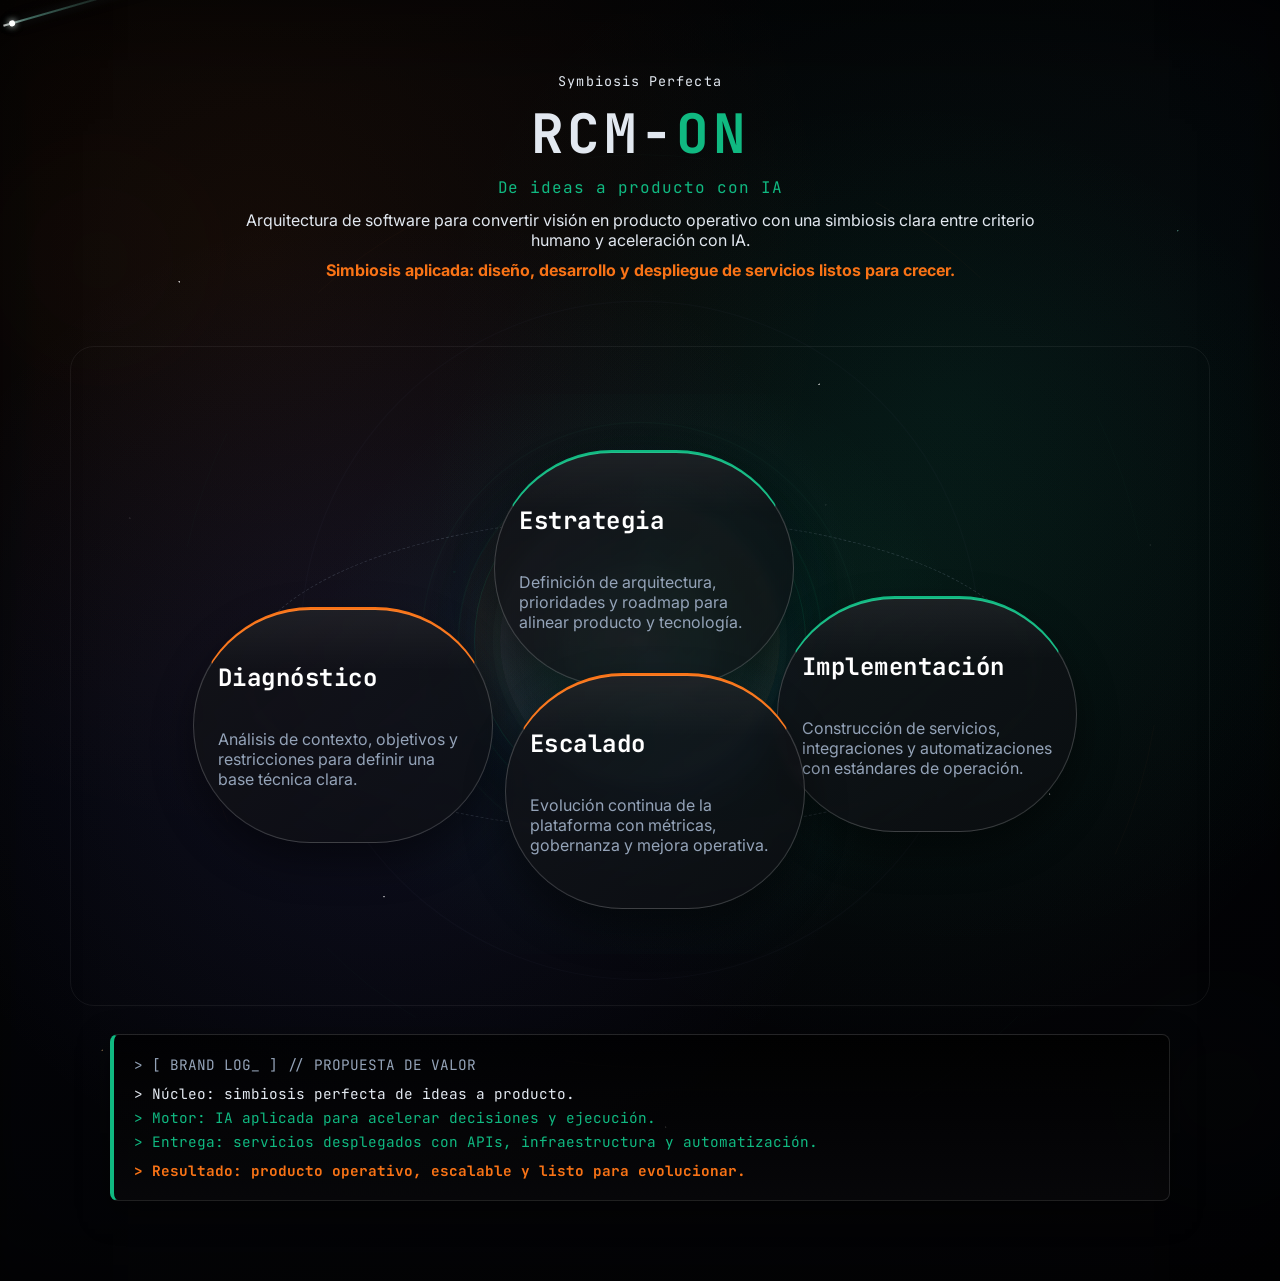
==== index.html @ 7d518b80 "branding" ====
<!DOCTYPE html>
<html lang="es">
<head>
    <meta charset="UTF-8">
    <meta name="viewport" content="width=device-width, initial-scale=1.0">
    <title>RCM-ON | Marca Personal de Arquitectura de Software</title>
    <!-- RUTA CORREGIDA PARA GITHUB PAGES -->
    <link rel="stylesheet" href="./css/rcm-theme.css">
    <link rel="stylesheet" href="./css/kinetic-engine.css">
</head>
<body class="hub-index hub-cinematic">

    <div class="hero-graph">
        <div class="hero-atmosphere" aria-hidden="true"></div>
        <div class="hero-glow hero-glow-orange" aria-hidden="true"></div>
        <div class="hero-glow hero-glow-emerald" aria-hidden="true"></div>
        <div class="hero-stars" aria-hidden="true"></div>
        <div class="hero-comet" aria-hidden="true"></div>
        <div class="hero-symbiosis-core" aria-hidden="true"></div>
        <div class="hero-noise" aria-hidden="true"></div>
        <div class="hero-status">
            [ MARCA: <span style="color:var(--emerald-base)">ACTIVA</span> ] // ARQUITECTURA DE SOFTWARE
        </div>
        <div class="hero-manifesto">
            <span>Marca personal: arquitectura de software con criterio de producto y diseño orientado a ejecución.</span>
            <span>La inteligencia y los agentes aceleran el despliegue: del diseño a servicios, APIs e infraestructura operativa en ciclos rápidos.</span>
        </div>
        <div class="hero-cta" aria-label="Acciones principales">
            <a href="#menu-procesos" class="hero-cta-link">Ver proceso</a>
            <a href="01-hybrid-mind/piano_pro_studio.html" class="hero-cta-link secondary">Ver demo</a>
        </div>
        <div class="hero-phase" id="heroPhase">FASE: INICIALIZANDO COSMOS</div>
        <div class="hero-process-caption">MARCA Y MÉTODO → AGENTES → DESPLIEGUE RÁPIDO</div>

        <canvas id="processCanvas" class="process-canvas" aria-label="Textura visual de fondo"></canvas>
    </div>

    <div class="container hero-front" aria-label="Presentación de marca">
        <p class="hero-front-kicker">Symbiosis Perfecta</p>
        <h1 class="hero-front-title">RCM-<span class="hero-front-on">ON</span></h1>
        <p class="hero-front-subtitle">De ideas a producto con IA</p>
        <p class="hero-front-description">Arquitectura de software para convertir visión en producto operativo con una simbiosis clara entre criterio humano y aceleración con IA.</p>
        <p class="hero-front-deploy">Simbiosis aplicada: diseño, desarrollo y despliegue de servicios listos para crecer.</p>
    </div>

    <div class="container processes-section" id="menu-procesos">
        <div class="process-flow">
        <a href="01-hybrid-mind/index_marca.html" class="card-base card-hover-orange process-card" style="border-top: 3px solid var(--orange-base);">
            <h2 class="process-title">Diagnóstico</h2>
            <p class="process-description">Análisis de contexto, objetivos y restricciones para definir una base técnica clara.</p>
            <span class="process-arrow" aria-hidden="true">→</span>
        </a>

        <a href="01-hybrid-mind/atlas_cognitivo.html" class="card-base card-hover-emerald process-card" style="border-top: 3px solid var(--emerald-base);">
            <h2 class="process-title">Estrategia</h2>
            <p class="process-description">Definición de arquitectura, prioridades y roadmap para alinear producto y tecnología.</p>
            <span class="process-arrow" aria-hidden="true">→</span>
        </a>

        <a href="01-hybrid-mind/piano_pro_studio.html" class="card-base card-hover-emerald process-card" style="border-top: 3px solid var(--emerald-base);">
            <h2 class="process-title">Implementación</h2>
            <p class="process-description">Construcción de servicios, integraciones y automatizaciones con estándares de operación.</p>
            <span class="process-arrow" aria-hidden="true">→</span>
        </a>

        <a href="blog/01-procesamiento-paralelo.html" class="card-base card-hover-orange process-card" style="border-top: 3px solid var(--orange-base);">
            <h2 class="process-title">Escalado</h2>
            <p class="process-description">Evolución continua de la plataforma con métricas, gobernanza y mejora operativa.</p>
        </a>
        </div>
    </div>

    <div class="container log-section">
        <div class="system-log">
            <div style="color: var(--text-muted);">> [ BRAND LOG_ ] // PROPUESTA DE VALOR</div>
            <div style="color: var(--text-main); margin-top: 10px;">> Núcleo: simbiosis perfecta de ideas a producto.</div>
            <div style="color: var(--emerald-base); margin-top: 5px;">> Motor: IA aplicada para acelerar decisiones y ejecución.</div>
            <div style="color: var(--emerald-base); margin-top: 5px;">> Entrega: servicios desplegados con APIs, infraestructura y automatización.</div>
            <div style="color: var(--orange-base); margin-top: 10px; font-weight: bold;">> Resultado: producto operativo, escalable y listo para evolucionar.</div>
        </div>
    </div>

    <script>
        (function runSymbiosisCanvas() {
            const canvas = document.getElementById('processCanvas');
            const phase = document.getElementById('heroPhase');
            if (!canvas || !phase) return;

            const ctx = canvas.getContext('2d');
            if (!ctx) return;

            const phases = [
                { label: 'FASE 01: MARCA + MÉTODO' },
                { label: 'FASE 02: AGENTES ORQUESTAN LA EJECUCIÓN' },
                { label: 'FASE 03: RESULTADOS TANGIBLES' }
            ];

            let phaseIndex = 0;
            let centerX = 0;
            let centerY = 0;
            let radius = 0;
            let phaseStartAt = performance.now();
            let phaseSweepStart = performance.now();
            const phaseDuration = 3200;
            const phaseSweepDuration = 960;
            const agentNodes = [
                { label: 'ÓRDENES', icon: '➤' },
                { label: 'AGENTES', icon: '◌' },
                { label: 'EJECUCIÓN', icon: '◉' }
            ];
            const serviceNodes = [
                { label: 'SERVICIOS', emblem: 'service', href: '#menu-procesos', tier: 'core' },
                { label: 'APIs', emblem: 'api', href: '#menu-procesos', tier: 'core' },
                { label: 'INFRAESTRUCTURA', emblem: 'infra', href: '#menu-procesos', tier: 'high' },
                { label: 'DEVOPS', emblem: 'devops', href: '#menu-procesos', tier: 'high' },
                { label: 'GOBERNANZA', emblem: 'governance', href: '#menu-procesos', tier: 'high' },
                { label: 'AUTOMATIZACIONES', emblem: 'automation', href: '#menu-procesos', tier: 'high' }
            ];
            function resizeCanvas() {
                const ratio = Math.max(window.devicePixelRatio || 1, 1);
                const rect = canvas.getBoundingClientRect();
                canvas.width = Math.floor(rect.width * ratio);
                canvas.height = Math.floor(rect.height * ratio);
                ctx.setTransform(ratio, 0, 0, ratio, 0, 0);
                centerX = rect.width / 2;
                centerY = rect.height / 2;
                radius = Math.min(rect.width, rect.height) * 0.23;
            }

            function drawOutcomeEmblem(x, y, emblem, emphasis) {
                const outer = emphasis === 'core' ? 26 : 23;
                const inner = outer - 4;
                const color = emphasis === 'core' ? 'rgba(214,168,112,0.95)' : 'rgba(196,152,98,0.9)';

                ctx.save();
                ctx.translate(x, y);

                ctx.beginPath();
                ctx.arc(0, 0, outer, 0, Math.PI * 2);
                ctx.fillStyle = color;
                ctx.fill();

                ctx.beginPath();
                ctx.arc(0, 0, inner, 0, Math.PI * 2);
                ctx.fillStyle = 'rgba(20, 14, 8, 0.7)';
                ctx.fill();

                ctx.strokeStyle = 'rgba(255, 240, 220, 0.26)';
                ctx.lineWidth = 1;
                ctx.beginPath();
                ctx.arc(0, 0, outer, 0, Math.PI * 2);
                ctx.stroke();

                ctx.strokeStyle = 'rgba(255, 245, 235, 0.95)';
                ctx.fillStyle = 'rgba(255, 245, 235, 0.95)';
                ctx.lineWidth = 1.7;

                if (emblem === 'service') {
                    ctx.beginPath();
                    ctx.moveTo(-8, -5);
                    ctx.lineTo(8, -5);
                    ctx.lineTo(8, 5);
                    ctx.lineTo(-8, 5);
                    ctx.closePath();
                    ctx.stroke();
                    ctx.beginPath();
                    ctx.moveTo(-6, -1);
                    ctx.lineTo(6, -1);
                    ctx.moveTo(-6, 2);
                    ctx.lineTo(6, 2);
                    ctx.stroke();
                } else if (emblem === 'api') {
                    ctx.beginPath();
                    ctx.moveTo(-8, 0);
                    ctx.lineTo(-2, -6);
                    ctx.lineTo(4, -6);
                    ctx.lineTo(8, 0);
                    ctx.lineTo(4, 6);
                    ctx.lineTo(-2, 6);
                    ctx.closePath();
                    ctx.stroke();
                    ctx.beginPath();
                    ctx.moveTo(-3, 0);
                    ctx.lineTo(3, 0);
                    ctx.stroke();
                } else if (emblem === 'infra') {
                    ctx.strokeRect(-8, -8, 16, 5);
                    ctx.strokeRect(-8, -1, 16, 5);
                    ctx.strokeRect(-8, 6, 16, 5);
                } else if (emblem === 'devops') {
                    ctx.beginPath();
                    ctx.arc(-4, 0, 3, 0, Math.PI * 2);
                    ctx.arc(4, 0, 3, 0, Math.PI * 2);
                    ctx.fill();
                    ctx.beginPath();
                    ctx.moveTo(-1, -6);
                    ctx.lineTo(1, -6);
                    ctx.lineTo(1, 6);
                    ctx.lineTo(-1, 6);
                    ctx.closePath();
                    ctx.fill();
                } else if (emblem === 'governance') {
                    ctx.beginPath();
                    ctx.moveTo(-8, 5);
                    ctx.lineTo(8, 5);
                    ctx.moveTo(0, -7);
                    ctx.lineTo(0, 5);
                    ctx.moveTo(-6, -2);
                    ctx.lineTo(6, -2);
                    ctx.stroke();
                    ctx.beginPath();
                    ctx.arc(-5, 0, 2, 0, Math.PI * 2);
                    ctx.arc(5, 0, 2, 0, Math.PI * 2);
                    ctx.fill();
                } else {
                    ctx.beginPath();
                    ctx.moveTo(-8, 0);
                    ctx.lineTo(-2, 0);
                    ctx.lineTo(0, -4);
                    ctx.lineTo(4, 4);
                    ctx.lineTo(8, -4);
                    ctx.stroke();
                    ctx.beginPath();
                    ctx.arc(-8, 0, 1.8, 0, Math.PI * 2);
                    ctx.arc(0, -4, 1.8, 0, Math.PI * 2);
                    ctx.arc(4, 4, 1.8, 0, Math.PI * 2);
                    ctx.arc(8, -4, 1.8, 0, Math.PI * 2);
                    ctx.fill();
                }

                ctx.restore();
            }

            function draw(time) {
                const width = canvas.clientWidth;
                const height = canvas.clientHeight;
                const t = time * 0.001;
                const phaseElapsed = (time - phaseStartAt) / phaseDuration;
                const phaseProgress = Math.max(0, Math.min(1, phaseElapsed));
                const sweepElapsed = (time - phaseSweepStart) / phaseSweepDuration;
                const sweepProgress = Math.max(0, Math.min(1, sweepElapsed));

                ctx.clearRect(0, 0, width, height);

                const isFinalPhase = phaseIndex === 2;
                const isAgentPhase = phaseIndex === 1;
                const shock = isFinalPhase ? phaseProgress : 0;

                const ringA = radius * (0.8 + Math.sin(t * 1.7) * 0.06);
                const ringB = radius * (1.2 + Math.sin(t * 1.2 + 1.2) * 0.05);

                ctx.beginPath();
                ctx.arc(centerX, centerY, ringA, 0, Math.PI * 2);
                ctx.strokeStyle = 'rgba(16,185,129,0.22)';
                ctx.lineWidth = 1.4;
                ctx.stroke();

                ctx.beginPath();
                ctx.arc(centerX, centerY, ringB, 0, Math.PI * 2);
                ctx.strokeStyle = 'rgba(126,136,212,0.2)';
                ctx.lineWidth = 1.2;
                ctx.stroke();

                for (let i = 0; i < 10; i++) {
                    const arcStart = t * 0.55 + i * 0.62;
                    const arcEnd = arcStart + 0.26;
                    ctx.beginPath();
                    ctx.arc(centerX, centerY, radius * (1.45 + i * 0.04), arcStart, arcEnd);
                    ctx.strokeStyle = i % 2 === 0 ? 'rgba(249,115,22,0.18)' : 'rgba(16,185,129,0.15)';
                    ctx.lineWidth = 1;
                    ctx.stroke();
                }

                ctx.beginPath();
                ctx.arc(centerX, centerY, radius * (0.5 + shock * 0.14), 0, Math.PI * 2);
                ctx.fillStyle = `rgba(110, 186, 169, ${0.2 + shock * 0.14})`;
                ctx.fill();

                ctx.beginPath();
                ctx.arc(centerX, centerY, radius * 0.26, 0, Math.PI * 2);
                ctx.fillStyle = `rgba(255,255,255,${0.18 + shock * 0.2})`;
                ctx.fill();

                ctx.font = "700 11px 'JetBrains Mono', monospace";
                ctx.textAlign = 'center';
                ctx.fillStyle = 'rgba(226, 232, 240, 0.88)';
                ctx.fillText('IA', centerX, centerY + 4);

                if (sweepProgress < 1) {
                    const sweepAngle = -Math.PI / 2 + sweepProgress * Math.PI * 2;
                    const sweepRadius = radius * 4.8;

                    ctx.save();
                    ctx.translate(centerX, centerY);
                    ctx.rotate(sweepAngle);

                    const beamGradient = ctx.createLinearGradient(0, 0, sweepRadius, 0);
                    beamGradient.addColorStop(0, 'rgba(126,136,212,0.01)');
                    beamGradient.addColorStop(0.34, 'rgba(16,185,129,0.12)');
                    beamGradient.addColorStop(1, 'rgba(249,115,22,0)');

                    ctx.beginPath();
                    ctx.moveTo(0, 0);
                    ctx.lineTo(sweepRadius, -radius * 0.18);
                    ctx.lineTo(sweepRadius, radius * 0.18);
                    ctx.closePath();
                    ctx.fillStyle = beamGradient;
                    ctx.fill();

                    ctx.beginPath();
                    ctx.moveTo(0, 0);
                    ctx.lineTo(sweepRadius, 0);
                    ctx.strokeStyle = 'rgba(16,185,129,0.34)';
                    ctx.lineWidth = 1.2;
                    ctx.stroke();

                    ctx.restore();

                    const pulseRadius = radius * (1 + sweepProgress * 3.2);
                    ctx.beginPath();
                    ctx.arc(centerX, centerY, pulseRadius, 0, Math.PI * 2);
                    ctx.strokeStyle = `rgba(110,186,169,${0.28 * (1 - sweepProgress)})`;
                    ctx.lineWidth = 1.4;
                    ctx.stroke();
                }

                if (isAgentPhase || isFinalPhase) {
                    const agentRadius = radius * 2.45;
                    agentNodes.forEach((agent, index) => {
                        const angle = (Math.PI * 2 / agentNodes.length) * index - Math.PI / 2 + t * 0.11;
                        const ax = centerX + Math.cos(angle) * agentRadius;
                        const ay = centerY + Math.sin(angle) * agentRadius;

                        ctx.beginPath();
                        ctx.moveTo(centerX, centerY);
                        ctx.lineTo(ax, ay);
                        ctx.strokeStyle = 'rgba(126, 136, 212, 0.24)';
                        ctx.lineWidth = 1;
                        ctx.stroke();

                        ctx.beginPath();
                        ctx.arc(ax, ay, 10, 0, Math.PI * 2);
                        ctx.fillStyle = 'rgba(126, 136, 212, 0.82)';
                        ctx.fill();

                        ctx.font = "700 10px 'JetBrains Mono', monospace";
                        ctx.fillStyle = 'rgba(246, 248, 255, 0.96)';
                        ctx.fillText(agent.icon, ax, ay + 3);

                        ctx.font = "600 10px 'JetBrains Mono', monospace";
                        ctx.fillStyle = 'rgba(226, 232, 240, 0.9)';
                        ctx.fillText(agent.label, ax, ay - 14);
                    });
                }

                if (isFinalPhase) {
                    const burstRadius = radius * (2.9 + phaseProgress * 1.9);

                    ctx.beginPath();
                    ctx.arc(centerX, centerY, radius * (1.7 + shock * 2.7), 0, Math.PI * 2);
                    ctx.strokeStyle = `rgba(196,152,98,${0.18 + shock * 0.32})`;
                    ctx.lineWidth = 2;
                    ctx.stroke();

                    serviceNodes.forEach((service, index) => {
                        const angle = (Math.PI * 2 / serviceNodes.length) * index - Math.PI / 2 - t * 0.07;
                        const sx = centerX + Math.cos(angle) * burstRadius;
                        const sy = centerY + Math.sin(angle) * burstRadius;

                        ctx.beginPath();
                        ctx.moveTo(centerX, centerY);
                        ctx.lineTo(sx, sy);
                        ctx.strokeStyle = `rgba(196, 152, 98, ${0.12 + phaseProgress * 0.42})`;
                        ctx.lineWidth = 1.1;
                        ctx.stroke();

                        drawOutcomeEmblem(sx, sy, service.emblem, service.tier);

                        ctx.font = "600 10px 'JetBrains Mono', monospace";
                        ctx.fillStyle = 'rgba(226, 232, 240, 0.95)';
                        ctx.fillText(service.label, sx, sy - 34);
                    });
                }

                requestAnimationFrame(draw);
            }

            function rotatePhase() {
                phaseIndex = (phaseIndex + 1) % phases.length;
                phase.textContent = phases[phaseIndex].label;
                phaseStartAt = performance.now();
                phaseSweepStart = performance.now();
            }

            resizeCanvas();
            window.addEventListener('resize', resizeCanvas);
            phase.textContent = phases[0].label;
            setInterval(rotatePhase, 3200);
            requestAnimationFrame(draw);
        })();
    </script>
</body>
</html>
---- css/rcm-theme.css ----
@import url('https://fonts.googleapis.com/css2?family=Inter:wght@300;400;600;800&family=JetBrains+Mono:wght@400;700&display=swap');

:root {
    --bg-base: #030305;
    --surface-1: #0f0f13;
    --surface-2: #1a1a20;
    --border-subtle: rgba(255, 255, 255, 0.05);
    --border-main: rgba(255, 255, 255, 0.12);
    --text-heading: #ffffff;
    --text-main: #e2e8f0;
    --text-muted: #94a3b8;
    --text-dimmed: #64748b;
    --emerald-base: #10B981;
    --emerald-glow: rgba(16, 185, 129, 0.4);
    --emerald-surface: rgba(16, 185, 129, 0.1);
    --orange-base: #F97316;
    --orange-glow: rgba(249, 115, 22, 0.4);
    --orange-surface: rgba(249, 115, 22, 0.1);
}

body {
    background-color: var(--bg-base); color: var(--text-main); font-family: 'Inter', sans-serif;
    margin: 0; padding: 0; min-height: 100vh;
    background-image: linear-gradient(var(--border-subtle) 1px, transparent 1px), linear-gradient(90deg, var(--border-subtle) 1px, transparent 1px);
    background-size: 30px 30px; display: flex; flex-direction: column; align-items: center;
}

h1, h2, h3, h4 { color: var(--text-heading); margin-top: 0; font-family: 'JetBrains Mono', monospace;}
a { text-decoration: none; color: var(--emerald-base); transition: all 0.3s; }
a:hover { color: var(--emerald-glow); }

.container { width: 100%; max-width: 1100px; padding: 40px 20px; box-sizing: border-box; }
.btn-back { color: var(--text-muted); font-family: 'JetBrains Mono', monospace; font-size: 0.9rem; display: inline-block; margin-bottom: 30px; }
.btn-back:hover { color: var(--orange-base); }

.tag { font-family: 'JetBrains Mono', monospace; font-size: 0.75rem; padding: 4px 10px; border-radius: 4px; font-weight: bold; border: 1px solid transparent; }
.tag-brand { background: var(--surface-2); color: var(--text-muted); border-color: var(--border-main); }
.tag-online { background: var(--emerald-surface); color: var(--emerald-base); border-color: var(--emerald-base); }
.tag-focus { background: var(--orange-surface); color: var(--orange-base); border-color: var(--orange-base); }

/* --- UI KIT RCM-ON --- */
.grid-2 { display: grid; grid-template-columns: repeat(2, 1fr); gap: 20px; }
.grid-3 { display: grid; grid-template-columns: repeat(3, 1fr); gap: 20px; }
.flex-row { display: flex; align-items: center; gap: 15px; }
.flex-between { display: flex; justify-content: space-between; align-items: center; }

@media (max-width: 768px) { .grid-2, .grid-3 { grid-template-columns: 1fr; } }

.card-base {
    background: var(--surface-1); border: 1px solid var(--border-main); border-radius: 12px;
    padding: 25px; box-shadow: 0 5px 20px rgba(0,0,0,0.3); transition: all 0.3s ease; display: block;
}
.card-hover-emerald:hover { border-color: var(--emerald-base); transform: translateY(-3px); box-shadow: 0 10px 25px var(--emerald-glow); }
.card-hover-orange:hover { border-color: var(--orange-base); transform: translateY(-3px); box-shadow: 0 10px 25px var(--orange-glow); }

.input-terminal {
    width: 100%; background: var(--bg-base); border: 1px solid var(--border-main); color: var(--emerald-base);
    font-family: 'JetBrains Mono', monospace; padding: 12px 15px; border-radius: 6px; box-sizing: border-box; transition: border 0.3s;
}
.input-terminal:focus { outline: none; border-color: var(--emerald-base); box-shadow: 0 0 10px var(--emerald-glow); }
.input-terminal::placeholder { color: var(--text-dimmed); }

.alert-box { padding: 15px; border-radius: 8px; border-left: 4px solid; margin-bottom: 20px; font-size: 0.95rem; }
.alert-info { background: var(--surface-2); border-color: var(--text-muted); color: var(--text-main); }
.alert-success { background: var(--emerald-surface); border-color: var(--emerald-base); color: var(--emerald-base); }
.alert-warning { background: var(--orange-surface); border-color: var(--orange-base); color: var(--orange-base); }
---- css/kinetic-engine.css ----
@keyframes dataFlow { to { stroke-dashoffset: -40; } }
@keyframes ambientDrift {
    0% { transform: translate3d(0, 0, 0) scale(1); }
    50% { transform: translate3d(0, -10px, 0) scale(1.04); }
    100% { transform: translate3d(0, 0, 0) scale(1); }
}
@keyframes noiseShift {
    0% { background-position: 0 0; }
    100% { background-position: 120px 80px; }
}
@keyframes cometFly {
    0% { transform: translate3d(110vw, -14vh, 0) rotate(-16deg); opacity: 0; }
    8% { opacity: 0.45; }
    75% { opacity: 0.38; }
    100% { transform: translate3d(-35vw, 55vh, 0) rotate(-16deg); opacity: 0; }
}
@keyframes starPulse {
    0%, 100% { opacity: 0.16; transform: scale(1); }
    50% { opacity: 0.24; transform: scale(1.02); }
}
@keyframes coreBreathe {
    0%, 100% { transform: translate(-50%, -50%) scale(1); opacity: 0.14; }
    50% { transform: translate(-50%, -50%) scale(1.05); opacity: 0.22; }
}
@keyframes clusterFloat {
    0%, 100% { transform: translateY(0); }
    50% { transform: translateY(-6px); }
}
@keyframes pulseNode {
    0% { box-shadow: 0 0 0 0 rgba(249, 115, 22, 0.4); }
    70% { box-shadow: 0 0 0 15px rgba(249, 115, 22, 0); }
    100% { box-shadow: 0 0 0 0 rgba(249, 115, 22, 0); }
}

.hero-graph {
    width: 100%;
    height: 100%;
    background: radial-gradient(circle at 20% 20%, rgba(249, 115, 22, 0.07), transparent 40%),
                radial-gradient(circle at 75% 32%, rgba(16, 185, 129, 0.06), transparent 42%),
                linear-gradient(160deg, #020203 0%, #05060a 42%, #030305 100%);
    display: flex;
    justify-content: center;
    align-items: center;
    position: absolute;
    inset: 0;
    overflow: hidden;
    z-index: 0;
    pointer-events: none;
}

.hub-index {
    position: relative;
}

.hub-index > .container {
    position: relative;
    z-index: 2;
}

.hero-front {
    margin-top: 32px;
    margin-bottom: 14px;
    text-align: center;
}

.hero-front-kicker {
    margin: 0 0 8px;
    font-family: 'JetBrains Mono', monospace;
    font-size: 0.84rem;
    letter-spacing: 0.08em;
    color: var(--text-main);
}

.hero-front-title {
    margin: 0;
    font-size: clamp(2.3rem, 4.8vw, 3.4rem);
    letter-spacing: 0.06em;
    color: var(--text-main);
}

.hero-front-on {
    color: var(--emerald-base);
}

.hero-front-subtitle {
    margin: 8px 0 0;
    font-family: 'JetBrains Mono', monospace;
    font-size: 1rem;
    letter-spacing: 0.06em;
    color: var(--emerald-base);
}

.hero-front-description {
    max-width: 820px;
    margin: 12px auto 0;
    color: var(--text-main);
}

.hero-front-deploy {
    max-width: 820px;
    margin: 10px auto 0;
    color: var(--orange-base);
    font-weight: 700;
}

.hub-index::before {
    content: "";
    position: fixed;
    inset: 0;
    pointer-events: none;
    z-index: -1;
    background-image:
        radial-gradient(circle at 8% 14%, rgba(255,255,255,0.36) 0.7px, transparent 1px),
        radial-gradient(circle at 21% 72%, rgba(255,255,255,0.25) 0.7px, transparent 1px),
        radial-gradient(circle at 34% 30%, rgba(255,255,255,0.32) 0.8px, transparent 1px),
        radial-gradient(circle at 48% 84%, rgba(16,185,129,0.3) 0.9px, transparent 1px),
        radial-gradient(circle at 63% 22%, rgba(255,255,255,0.28) 0.8px, transparent 1px),
        radial-gradient(circle at 75% 67%, rgba(255,255,255,0.3) 0.7px, transparent 1px),
        radial-gradient(circle at 88% 38%, rgba(249,115,22,0.3) 0.9px, transparent 1px);
    opacity: 0.42;
}

.hub-index::after {
    content: "";
    position: fixed;
    inset: 0;
    pointer-events: none;
    z-index: -1;
    background:
        radial-gradient(circle at 15% 30%, rgba(99, 102, 241, 0.08), transparent 38%),
        radial-gradient(circle at 82% 20%, rgba(16, 185, 129, 0.08), transparent 42%),
        radial-gradient(circle at 65% 80%, rgba(249, 115, 22, 0.06), transparent 44%);
}

.hub-index.hub-cinematic::before {
    opacity: 0.3;
}

.hub-index.hub-cinematic .hero-graph {
    box-shadow: inset 0 -40px 90px rgba(0, 0, 0, 0.36), inset 0 36px 80px rgba(0, 0, 0, 0.3);
}

.hub-index.hub-cinematic .hero-symbiosis-core {
    box-shadow: 0 0 100px rgba(16, 185, 129, 0.08), 0 0 120px rgba(99, 102, 241, 0.04), inset 0 0 36px rgba(255, 255, 255, 0.05);
}

.hero-atmosphere {
    position: absolute;
    inset: 0;
    background: radial-gradient(circle at 30% 55%, rgba(99, 102, 241, 0.1), transparent 44%),
                radial-gradient(circle at 70% 45%, rgba(16, 185, 129, 0.08), transparent 42%);
    z-index: 0;
}

.hero-glow {
    position: absolute;
    width: 360px;
    height: 360px;
    border-radius: 50%;
    filter: blur(52px);
    opacity: 0.14;
    pointer-events: none;
    z-index: 0;
    animation: ambientDrift 7s ease-in-out infinite;
}

.hero-glow-orange {
    left: -80px;
    top: 80px;
    background: radial-gradient(circle, rgba(214, 168, 112, 0.14), transparent 68%);
}

.hero-glow-emerald {
    right: -120px;
    bottom: 10px;
    background: radial-gradient(circle, rgba(110, 186, 169, 0.12), transparent 70%);
    animation-delay: 1.2s;
}

.hero-stars {
    position: absolute;
    inset: 0;
    z-index: 0;
    pointer-events: none;
    background-image:
        radial-gradient(circle at 14% 22%, rgba(255,255,255,0.72) 0.6px, transparent 1px),
        radial-gradient(circle at 30% 70%, rgba(255,255,255,0.55) 0.7px, transparent 1px),
        radial-gradient(circle at 64% 30%, rgba(255,255,255,0.6) 0.7px, transparent 1px),
        radial-gradient(circle at 82% 62%, rgba(255,255,255,0.48) 0.6px, transparent 1px),
        radial-gradient(circle at 52% 88%, rgba(255,255,255,0.52) 0.7px, transparent 1px),
        radial-gradient(circle at 92% 18%, rgba(110,186,169,0.52) 0.8px, transparent 1px),
        radial-gradient(circle at 8% 82%, rgba(214,168,112,0.52) 0.8px, transparent 1px);
    animation: starPulse 10s ease-in-out infinite;
}

.hero-comet {
    position: absolute;
    top: 0;
    left: 0;
    width: 180px;
    height: 2px;
    z-index: 2;
    pointer-events: none;
    transform: rotate(-16deg);
    background: linear-gradient(90deg,
        rgba(255,255,255,0.72) 0%,
        rgba(110,186,169,0.56) 14%,
        rgba(110,186,169,0.28) 42%,
        rgba(110,186,169,0.08) 72%,
        rgba(255,255,255,0) 100%);
    box-shadow: 0 0 10px rgba(110,186,169,0.2), 0 0 20px rgba(126,136,212,0.14);
    animation: cometFly 14s linear infinite;
}

.hero-comet::after {
    content: "";
    position: absolute;
    left: 6px;
    top: 50%;
    width: 6px;
    height: 6px;
    border-radius: 50%;
    transform: translateY(-50%);
    background: #fff;
    box-shadow: 0 0 6px rgba(255,255,255,0.85), 0 0 10px rgba(110,186,169,0.35);
}

.hero-symbiosis-core {
    position: absolute;
    left: 50%;
    top: 50%;
    width: 280px;
    height: 280px;
    border-radius: 50%;
    transform: translate(-50%, -50%);
    z-index: 1;
    pointer-events: none;
    background:
        radial-gradient(circle, rgba(255,255,255,0.08) 0%, rgba(16,185,129,0.1) 28%, rgba(16,185,129,0.01) 62%, transparent 100%),
        conic-gradient(from 180deg, rgba(16,185,129,0.04), rgba(99,102,241,0.05), rgba(249,115,22,0.04), rgba(16,185,129,0.04));
    box-shadow: 0 0 88px rgba(16, 185, 129, 0.08), inset 0 0 32px rgba(255, 255, 255, 0.04);
    animation: coreBreathe 5.2s ease-in-out infinite;
}

.hero-symbiosis-core::before,
.hero-symbiosis-core::after {
    content: "";
    position: absolute;
    inset: -26px;
    border-radius: 50%;
    border: 1px solid rgba(16, 185, 129, 0.12);
    background: conic-gradient(from 0deg, rgba(16,185,129,0.05), transparent 18%, rgba(99,102,241,0.04) 38%, transparent 56%, rgba(249,115,22,0.04) 76%, transparent 92%);
    filter: blur(0.2px);
}

.hero-symbiosis-core::after {
    inset: -42px;
    transform: rotate(28deg);
    opacity: 0.65;
}

.hero-noise {
    position: absolute;
    inset: 0;
    background-image: radial-gradient(rgba(255, 255, 255, 0.045) 0.6px, transparent 0.7px);
    background-size: 4px 4px;
    mix-blend-mode: soft-light;
    opacity: 0.14;
    z-index: 1;
    animation: noiseShift 7s linear infinite;
}

.hero-status {
    position: absolute;
    top: 20px;
    left: 20px;
    font-family: 'JetBrains Mono', monospace;
    color: var(--text-muted);
    z-index: 10;
}

.hero-manifesto {
    position: absolute;
    top: 58px;
    left: 50%;
    transform: translateX(-50%);
    display: flex;
    flex-direction: column;
    gap: 4px;
    max-width: min(900px, calc(100% - 160px));
    text-align: center;
    color: var(--text-main);
    font-family: 'JetBrains Mono', monospace;
    font-size: 0.76rem;
    letter-spacing: 0.03em;
    z-index: 10;
    padding: 8px 12px;
    border: 1px solid rgba(255, 255, 255, 0.12);
    border-radius: 12px;
    background: rgba(6, 7, 10, 0.34);
    backdrop-filter: blur(3px);
}

.hero-cta {
    position: absolute;
    top: 126px;
    left: 50%;
    transform: translateX(-50%);
    display: flex;
    gap: 10px;
    z-index: 10;
}

.hero-cta-link {
    font-family: 'JetBrains Mono', monospace;
    font-size: 0.72rem;
    letter-spacing: 0.04em;
    color: var(--emerald-base);
    text-decoration: none;
    padding: 8px 12px;
    border-radius: 999px;
    border: 1px solid rgba(16, 185, 129, 0.35);
    background: rgba(16, 185, 129, 0.06);
    transition: all 0.25s ease;
}

.hero-cta-link:hover {
    color: #eafff7;
    border-color: rgba(16, 185, 129, 0.55);
    background: rgba(16, 185, 129, 0.12);
    transform: translateY(-1px);
}

.hero-cta-link.secondary {
    color: var(--orange-base);
    border-color: rgba(249, 115, 22, 0.36);
    background: rgba(249, 115, 22, 0.06);
}

.hero-cta-link.secondary:hover {
    color: #fff3e8;
    border-color: rgba(249, 115, 22, 0.58);
    background: rgba(249, 115, 22, 0.13);
}

.hero-phase {
    position: absolute;
    top: 20px;
    right: 20px;
    padding: 6px 10px;
    border: 1px solid var(--border-main);
    border-radius: 999px;
    background: rgba(10, 10, 14, 0.45);
    color: var(--text-muted);
    font-family: 'JetBrains Mono', monospace;
    font-size: 0.72rem;
    letter-spacing: 0.08em;
    z-index: 10;
    backdrop-filter: blur(4px);
}

.hero-process-caption {
    position: absolute;
    left: 50%;
    bottom: 16px;
    transform: translateX(-50%);
    font-family: 'JetBrains Mono', monospace;
    font-size: 0.72rem;
    letter-spacing: 0.08em;
    color: var(--text-muted);
    background: rgba(7, 8, 11, 0.42);
    border: 1px solid rgba(255, 255, 255, 0.1);
    border-radius: 999px;
    padding: 7px 12px;
    z-index: 10;
    backdrop-filter: blur(3px);
    text-align: center;
    white-space: nowrap;
}

.process-canvas {
    position: absolute;
    inset: 0;
    width: 100%;
    height: 100%;
    z-index: 1;
    pointer-events: none;
    opacity: 0.26;
    filter: saturate(0.58) brightness(0.72);
}

.hero-status,
.hero-manifesto,
.hero-cta,
.hero-phase,
.hero-process-caption {
    display: none;
}

.hero-graph .graph-layer,
.hero-graph .svg-layer {
    opacity: 0;
    pointer-events: none;
}

.graph-layer { position: absolute; width: 1000px; height: 300px; display: flex; justify-content: space-between; align-items: center; z-index: 2; transition: transform 1.1s ease, filter 0.8s ease; }
.svg-layer { position: absolute; width: 1000px; height: 300px; z-index: 1; pointer-events: none; }

.node-group { display: flex; flex-direction: column; gap: 40px; transition: transform 1.2s cubic-bezier(0.23, 1, 0.32, 1), opacity 0.9s ease; }
.deploy-cluster { gap: 20px; }

.human-cluster,
.ai-cluster,
.deploy-cluster {
    animation: clusterFloat 5.5s ease-in-out infinite;
}

.ai-cluster { animation-delay: 0.6s; }
.deploy-cluster { animation-delay: 1.2s; }

.graph-layer.phase-approach .human-cluster { transform: translateX(42px) scale(1.03); }
.graph-layer.phase-approach .ai-cluster { transform: scale(1.08); }
.graph-layer.phase-approach .deploy-cluster { transform: translateX(-42px) scale(1.03); }

.graph-layer.phase-expand .human-cluster { transform: translateX(-24px) scale(0.98); }
.graph-layer.phase-expand .ai-cluster { transform: scale(0.95); }
.graph-layer.phase-expand .deploy-cluster { transform: translateX(24px) scale(0.98); }

.graph-layer.phase-symbiosis { filter: brightness(1.08) saturate(1.05); }
.graph-layer.phase-symbiosis .human-cluster { transform: translateX(68px) scale(1.02); }
.graph-layer.phase-symbiosis .ai-cluster { transform: scale(1.14); }
.graph-layer.phase-symbiosis .deploy-cluster { transform: translateX(-68px) scale(1.02); }

.graph-layer.phase-symbiosis .ai-node {
    box-shadow: 0 0 36px rgba(99, 102, 241, 0.45), 0 0 80px rgba(16, 185, 129, 0.22);
}

.sys-node {
    background: linear-gradient(155deg, rgba(15, 15, 19, 0.94), rgba(15, 15, 19, 0.72));
    border: 2px solid var(--border-main); padding: 15px 25px;
    border-radius: 8px; font-family: 'JetBrains Mono', monospace; font-size: 0.9rem;
    color: var(--text-main); text-align: center; position: relative; cursor: crosshair; transition: all 0.3s;
    box-shadow: 0 18px 30px rgba(0, 0, 0, 0.36);
}

.human-node { border-color: var(--orange-base); }
.human-node:hover { background: var(--orange-surface); animation: pulseNode 1.5s infinite; }

.ai-node { border-color: #6366f1; background: rgba(99, 102, 241, 0.1); padding: 30px; border-radius: 50%; display: flex; flex-direction: column; }
.ai-node:hover { box-shadow: 0 0 30px rgba(99, 102, 241, 0.5); }

.deploy-node { border-color: var(--emerald-base); }
.deploy-node:hover { background: var(--emerald-surface); box-shadow: 0 0 20px var(--emerald-glow); }

.data-line { fill: none; stroke: var(--border-main); stroke-width: 2; transition: all 0.3s ease; }
.data-line.active-orange { stroke: var(--orange-base); stroke-dasharray: 8 8; animation: dataFlow 1s linear infinite; }
.data-line.active-emerald { stroke: var(--emerald-base); stroke-dasharray: 8 8; animation: dataFlow 1s linear infinite; }

.processes-section {
    margin-top: 20px;
    position: relative;
    isolation: isolate;
}

.processes-section::before {
    content: "";
    position: absolute;
    inset: -10px -30px -20px;
    border-radius: 26px;
    pointer-events: none;
    z-index: 0;
    background-image:
        radial-gradient(circle at 6% 26%, rgba(255,255,255,0.4) 0.9px, transparent 1.2px),
        radial-gradient(circle at 18% 60%, rgba(255,255,255,0.35) 0.9px, transparent 1.2px),
        radial-gradient(circle at 34% 34%, rgba(16,185,129,0.35) 1px, transparent 1.4px),
        radial-gradient(circle at 48% 70%, rgba(255,255,255,0.3) 0.8px, transparent 1.1px),
        radial-gradient(circle at 66% 24%, rgba(255,255,255,0.32) 0.9px, transparent 1.2px),
        radial-gradient(circle at 82% 56%, rgba(249,115,22,0.35) 1px, transparent 1.4px),
        radial-gradient(circle at 94% 30%, rgba(255,255,255,0.35) 0.8px, transparent 1.1px),
        linear-gradient(120deg, rgba(255,255,255,0.05) 1px, transparent 1px),
        linear-gradient(62deg, rgba(16,185,129,0.05) 1px, transparent 1px);
    background-size: auto, auto, auto, auto, auto, auto, auto, 220px 120px, 250px 140px;
    opacity: 0.2;
}

.processes-section::after {
    content: "";
    position: absolute;
    inset: -8px -20px -12px;
    border-radius: 24px;
    border: 1px solid rgba(255, 255, 255, 0.06);
    pointer-events: none;
    z-index: 0;
}

.process-flow {
    position: relative;
    display: grid;
    grid-template-columns: repeat(12, minmax(0, 1fr));
    gap: 18px;
    align-items: start;
    z-index: 1;
}

.process-flow::before {
    content: "";
    position: absolute;
    left: 4%;
    right: 4%;
    top: 56%;
    height: 120px;
    border-top: 2px dashed rgba(148, 163, 184, 0.38);
    border-bottom: 2px dashed rgba(16, 185, 129, 0.2);
    border-radius: 999px;
    opacity: 0.8;
    z-index: 0;
}

.process-card {
    position: relative;
    z-index: 1;
    overflow: visible;
    backdrop-filter: blur(4px);
    border-radius: 22px 10px 20px 12px;
    transform-origin: center;
    background: linear-gradient(140deg, rgba(18, 19, 24, 0.82), rgba(14, 15, 19, 0.62));
    box-shadow: 0 18px 40px rgba(0, 0, 0, 0.44);
}

.process-card::before {
    content: "";
    position: absolute;
    inset: -1px;
    border-radius: inherit;
    border: 1px solid rgba(255, 255, 255, 0.09);
    pointer-events: none;
}

.process-card::after {
    content: "";
    position: absolute;
    inset: 0;
    border-radius: inherit;
    background: linear-gradient(180deg, rgba(255, 255, 255, 0.06), transparent 26%);
    pointer-events: none;
}

.process-flow .process-card:nth-child(1) {
    grid-column: 1 / span 3;
    margin-top: 42px;
    transform: rotate(-1.1deg);
}

.process-flow .process-card:nth-child(2) {
    grid-column: 4 / span 3;
    margin-top: 4px;
    transform: rotate(0.9deg);
}

.process-flow .process-card:nth-child(3) {
    grid-column: 7 / span 3;
    margin-top: 56px;
    transform: rotate(-0.8deg);
}

.process-flow .process-card:nth-child(4) {
    grid-column: 10 / span 3;
    margin-top: 16px;
    transform: rotate(1deg);
}

.process-title {
    margin-top: 15px;
    font-size: 1.5rem;
    letter-spacing: 0.02em;
}

.process-description {
    color: var(--text-muted);
}

.process-arrow {
    position: absolute;
    top: 14px;
    right: -20px;
    color: var(--emerald-base);
    font-family: 'JetBrains Mono', monospace;
    font-size: 1.2rem;
    font-weight: 700;
    text-shadow: 0 0 12px var(--emerald-glow);
}

.process-card:last-child .process-arrow {
    display: none;
}

.log-section {
    margin-bottom: 40px;
}

.system-log {
    background: linear-gradient(180deg, rgba(0, 0, 0, 0.72), rgba(8, 8, 10, 0.82));
    border: 1px solid var(--border-main);
    border-left: 4px solid var(--emerald-base);
    border-radius: 8px;
    padding: 20px;
    font-family: 'JetBrains Mono', monospace;
    font-size: 0.9rem;
    box-shadow: 0 10px 30px rgba(0,0,0,0.5);
}

.osc-section {
    margin-top: 8px;
    margin-bottom: 8px;
    position: relative;
}

.osc-shell {
    border: 1px solid rgba(255, 255, 255, 0.14);
    background: linear-gradient(155deg, rgba(8, 9, 12, 0.88), rgba(8, 10, 14, 0.68));
    backdrop-filter: blur(4px);
    border-radius: 16px;
    box-shadow: 0 18px 48px rgba(0, 0, 0, 0.5);
}

.osc-head {
    display: flex;
    justify-content: space-between;
    align-items: center;
    gap: 10px;
}

.osc-mode {
    font-family: 'JetBrains Mono', monospace;
    font-size: 0.72rem;
    letter-spacing: 0.08em;
    color: var(--text-muted);
    border: 1px solid var(--border-main);
    border-radius: 999px;
    padding: 6px 10px;
    background: rgba(10, 10, 14, 0.58);
}

.osc-title {
    margin-top: 14px;
    margin-bottom: 8px;
    font-size: 1.4rem;
}

.osc-subtitle {
    margin: 0;
    color: var(--text-muted);
}

.osc-controls {
    margin-top: 18px;
    display: grid;
    grid-template-columns: repeat(3, minmax(0, 1fr));
    gap: 12px;
}

.osc-control {
    display: flex;
    flex-direction: column;
    gap: 8px;
    color: var(--text-main);
    font-family: 'JetBrains Mono', monospace;
    font-size: 0.8rem;
}

.osc-control .input-terminal {
    padding: 6px 10px;
}

.osc-canvas {
    margin-top: 16px;
    width: 100%;
    height: 320px;
    border-radius: 12px;
    border: 1px solid rgba(255, 255, 255, 0.12);
    background: rgba(2, 3, 6, 0.75);
    box-shadow: inset 0 0 30px rgba(0, 0, 0, 0.45), 0 8px 22px rgba(0, 0, 0, 0.35);
}

.osc-legend {
    margin-top: 12px;
    display: flex;
    flex-wrap: wrap;
    gap: 14px;
    color: var(--text-muted);
    font-family: 'JetBrains Mono', monospace;
    font-size: 0.75rem;
}

.dot {
    display: inline-block;
    width: 8px;
    height: 8px;
    border-radius: 50%;
    margin-right: 6px;
}

.dot-base { background: #94a3b8; }
.dot-processed { background: var(--emerald-base); }
.dot-diff { background: var(--orange-base); }

.osc-engine-readout {
    margin-top: 10px;
    color: var(--text-main);
    font-family: 'JetBrains Mono', monospace;
    font-size: 0.76rem;
    padding: 10px 12px;
    border-radius: 10px;
    border: 1px solid rgba(255, 255, 255, 0.11);
    background: rgba(9, 10, 14, 0.5);
}

.osc-metrics {
    margin-top: 10px;
    display: grid;
    gap: 8px;
    padding: 10px 12px;
    border-radius: 10px;
    border: 1px solid rgba(16, 185, 129, 0.26);
    background: linear-gradient(140deg, rgba(16,185,129,0.08), rgba(16,185,129,0.02));
    font-family: 'JetBrains Mono', monospace;
    font-size: 0.75rem;
    color: var(--text-main);
}

.osc-metric-item strong {
    color: var(--emerald-base);
    font-weight: 700;
}

@media (max-width: 1080px) {
    .graph-layer,
    .svg-layer {
        width: min(1000px, 92vw);
    }

    .process-flow {
        grid-template-columns: repeat(2, minmax(0, 1fr));
        gap: 16px;
    }

    .process-flow::before {
        display: none;
    }

    .process-flow .process-card:nth-child(n) {
        grid-column: auto;
        margin-top: 0;
        transform: none;
    }

    .process-arrow {
        right: 12px;
        top: auto;
        bottom: 10px;
        transform: none;
    }

    .process-card:nth-child(2) .process-arrow,
    .process-card:last-child .process-arrow {
        display: none;
    }
}

@media (max-width: 900px) {
    .hero-graph {
        min-height: 760px;
        height: auto;
        padding: 80px 0 30px;
    }

    .hero-glow {
        width: 260px;
        height: 260px;
        filter: blur(30px);
        opacity: 0.38;
    }

    .hero-symbiosis-core {
        width: 210px;
        height: 210px;
        opacity: 0.75;
    }

    .hero-phase {
        top: 44px;
        right: 14px;
        font-size: 0.66rem;
    }

    .hero-manifesto {
        top: 92px;
        max-width: min(760px, calc(100% - 32px));
        font-size: 0.68rem;
    }

    .hero-cta {
        top: 156px;
    }

    .hero-process-caption {
        font-size: 0.64rem;
        bottom: 12px;
        padding: 6px 10px;
    }

    .graph-layer {
        position: relative;
        width: min(460px, 92vw);
        height: auto;
        flex-direction: column;
        gap: 20px;
    }

    .process-canvas {
        inset: 198px 12px 64px;
        width: calc(100% - 24px);
        height: calc(100% - 262px);
    }

    .graph-layer.phase-approach .human-cluster,
    .graph-layer.phase-approach .ai-cluster,
    .graph-layer.phase-approach .deploy-cluster,
    .graph-layer.phase-expand .human-cluster,
    .graph-layer.phase-expand .ai-cluster,
    .graph-layer.phase-expand .deploy-cluster,
    .graph-layer.phase-symbiosis .human-cluster,
    .graph-layer.phase-symbiosis .ai-cluster,
    .graph-layer.phase-symbiosis .deploy-cluster {
        transform: none;
    }

    .svg-layer {
        display: none;
    }

    .node-group {
        width: 100%;
        gap: 16px;
    }

    .sys-node {
        width: 100%;
        box-sizing: border-box;
    }

    .ai-node {
        border-radius: 18px;
        padding: 18px;
    }
}

@media (max-width: 680px) {
    .hero-status {
        left: 14px;
        right: 120px;
        top: 14px;
        font-size: 0.72rem;
    }

    .hero-phase {
        top: 12px;
        right: 10px;
        font-size: 0.6rem;
        padding: 5px 8px;
    }

    .hero-manifesto {
        top: 54px;
        left: 12px;
        right: 12px;
        transform: none;
        max-width: none;
        font-size: 0.64rem;
        gap: 2px;
        padding: 6px 8px;
    }

    .hero-cta {
        top: 118px;
        left: 12px;
        right: 12px;
        transform: none;
        justify-content: flex-start;
        gap: 8px;
    }

    .hero-cta-link {
        font-size: 0.64rem;
        padding: 6px 9px;
    }

    .hero-process-caption {
        left: 12px;
        right: 12px;
        transform: none;
        white-space: normal;
        line-height: 1.35;
    }

    .process-canvas {
        inset: 182px 8px 74px;
        width: calc(100% - 16px);
        height: calc(100% - 256px);
    }

    .processes-section::before {
        inset: -4px -12px -10px;
        opacity: 0.32;
    }

    .osc-controls {
        grid-template-columns: 1fr;
    }

    .osc-canvas {
        height: 260px;
    }

    .osc-engine-readout,
    .osc-metrics {
        font-size: 0.68rem;
    }

    .processes-section::before,
    .processes-section::after {
        display: none;
    }

    .osc-mode {
        font-size: 0.65rem;
        padding: 5px 8px;
    }

    .osc-title {
        font-size: 1.1rem;
    }

    .hero-graph {
        min-height: 720px;
    }

    .hero-noise {
        opacity: 0.24;
    }

    .hero-comet {
        width: 120px;
        opacity: 0.65;
    }

    .process-flow {
        grid-template-columns: 1fr;
        gap: 16px;
        padding-left: 22px;
    }

    .process-flow::before {
        display: block;
        left: 8px;
        right: auto;
        top: 10px;
        bottom: 10px;
        width: 2px;
        height: auto;
        background: linear-gradient(180deg, rgba(249, 115, 22, 0.65), rgba(16, 185, 129, 0.65));
        border: 0;
        border-radius: 999px;
        opacity: 0.75;
    }

    .process-card {
        margin-left: 8px;
        border-radius: 18px 10px 16px 10px;
    }

    .process-card .process-arrow {
        display: none;
    }

    .process-card:not(:last-child)::after {
        content: "↓";
        position: absolute;
        left: -22px;
        bottom: -10px;
        color: var(--emerald-base);
        font-family: 'JetBrains Mono', monospace;
        font-size: 0.95rem;
        font-weight: 700;
    }
}

@keyframes satelliteDrift {
    0%, 100% { transform: translateY(0) rotate(-1deg); }
    50% { transform: translateY(-10px) rotate(1deg); }
}

@media (min-width: 1081px) {
    .hub-index .process-flow {
        display: block;
        height: 560px;
        max-width: 1040px;
        margin: 0 auto;
        border-radius: 999px;
        background: radial-gradient(circle at center, rgba(16,185,129,0.08), transparent 55%);
    }

    .hub-index .process-flow::before {
        display: block;
        left: 12%;
        right: 12%;
        top: 22%;
        bottom: 22%;
        height: auto;
        border: 1px dashed rgba(148, 163, 184, 0.28);
        border-radius: 50%;
        background: transparent;
    }

    .hub-index .process-card {
        position: absolute;
        width: 250px;
        min-height: 180px;
        border-radius: 999px;
        padding: 26px 24px;
        display: flex;
        flex-direction: column;
        justify-content: center;
        animation: satelliteDrift 7s ease-in-out infinite;
        transition: transform 0.35s ease, box-shadow 0.35s ease;
    }

    .hub-index .process-card:hover {
        transform: scale(1.05);
    }

    .hub-index .process-flow .process-card:nth-child(1) {
        left: 7%;
        top: 38%;
        margin-top: 0;
        transform: none;
    }

    .hub-index .process-flow .process-card:nth-child(2) {
        left: 36%;
        top: 10%;
        margin-top: 0;
        transform: none;
        animation-delay: 1s;
    }

    .hub-index .process-flow .process-card:nth-child(3) {
        right: 8%;
        top: 36%;
        margin-top: 0;
        transform: none;
        animation-delay: 2s;
    }

    .hub-index .process-flow .process-card:nth-child(4) {
        left: 37%;
        bottom: 8%;
        margin-top: 0;
        transform: none;
        animation-delay: 3s;
    }

    .hub-index .process-arrow {
        display: none;
    }
}
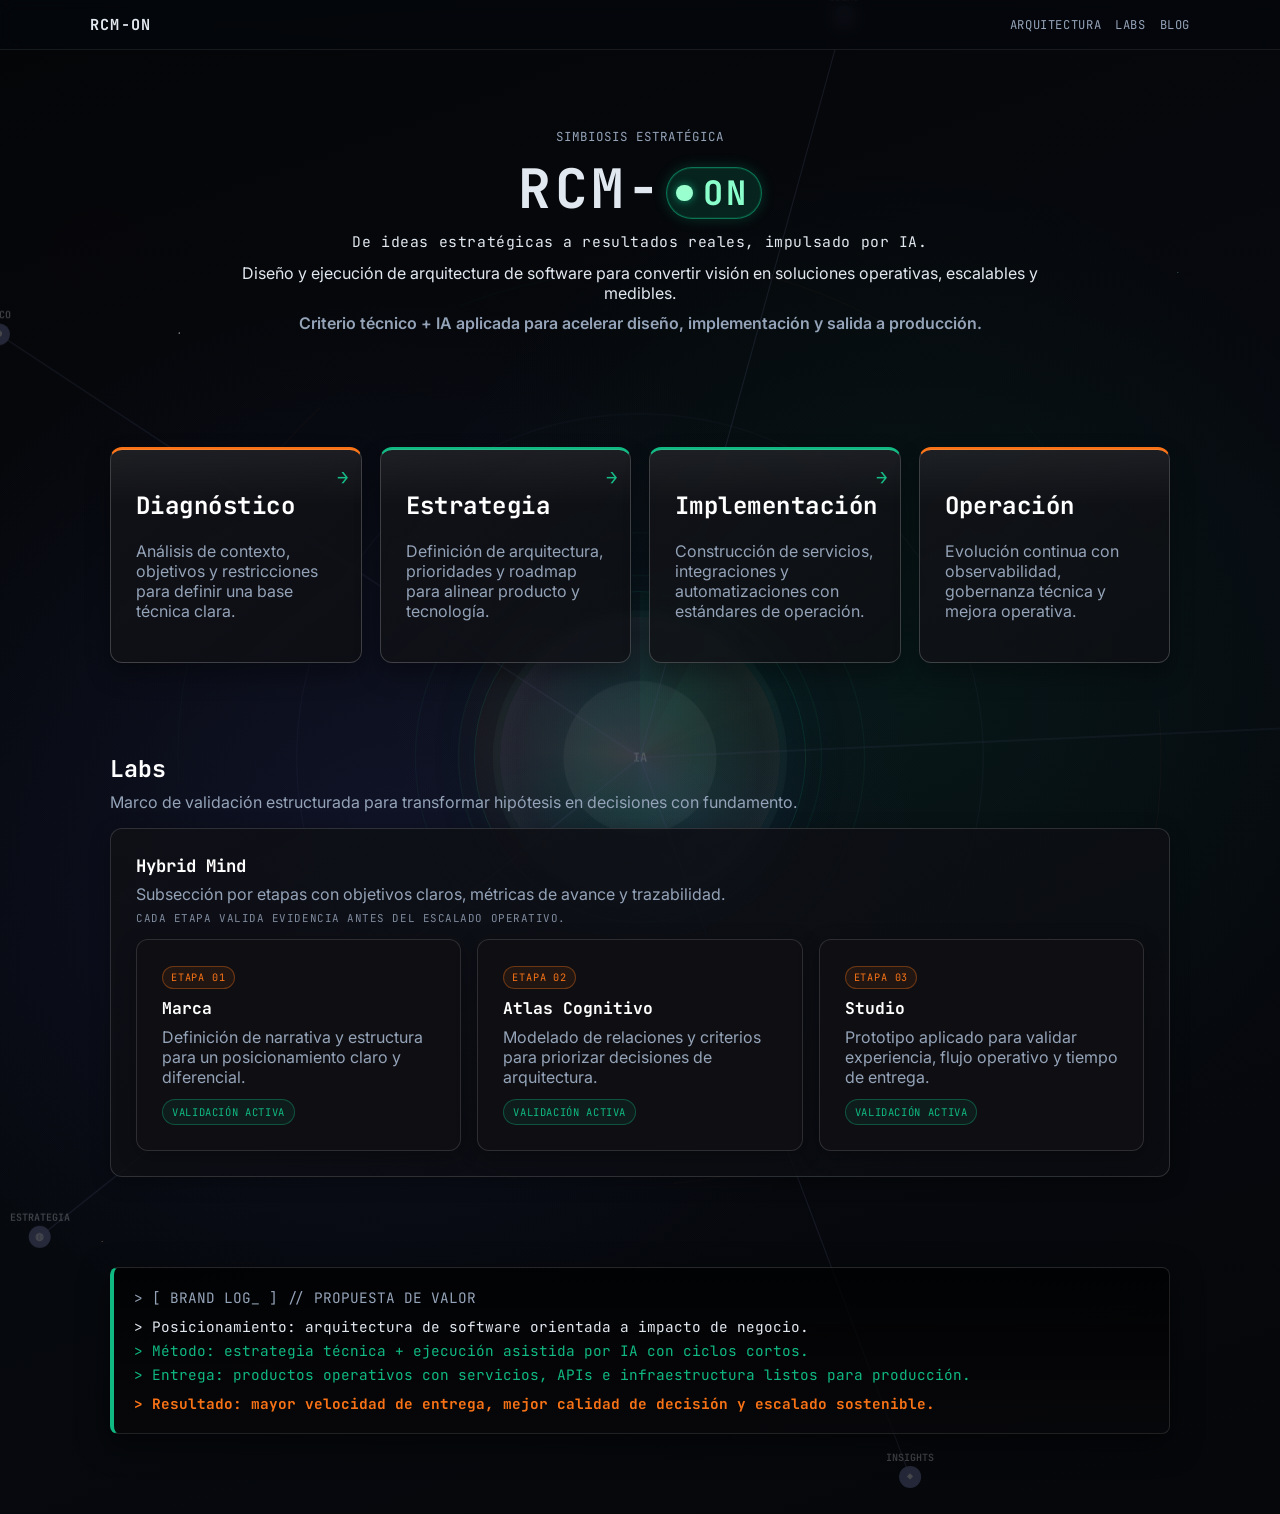
==== commit 6a15204e: "Refines site architecture, brand messaging, and UI structure Unifies analytics integration across HT" ====
--- a/index.html
+++ b/index.html
@@ -7,8 +7,20 @@
     <!-- RUTA CORREGIDA PARA GITHUB PAGES -->
     <link rel="stylesheet" href="./css/rcm-theme.css">
     <link rel="stylesheet" href="./css/kinetic-engine.css">
+    <script defer src="https://static.cloudflareinsights.com/beacon.min.js" data-cf-beacon='{"token":"CLOUDFLARE_WEB_ANALYTICS_TOKEN"}'></script>
 </head>
-<body class="hub-index hub-cinematic">
+<body class="hub-index">
+
+    <header class="top-nav" aria-label="Navegación principal">
+        <div class="top-nav-inner">
+            <a href="index.html" class="top-nav-brand">RCM-ON</a>
+            <nav class="top-nav-links">
+                <a href="#menu-procesos">Arquitectura</a>
+                <a href="#labs">Labs</a>
+                <a href="blog/01-procesamiento-paralelo.html">Blog</a>
+            </nav>
+        </div>
+    </header>
 
     <div class="hero-graph">
         <div class="hero-atmosphere" aria-hidden="true"></div>
@@ -22,25 +34,25 @@
             [ MARCA: <span style="color:var(--emerald-base)">ACTIVA</span> ] // ARQUITECTURA DE SOFTWARE
         </div>
         <div class="hero-manifesto">
-            <span>Marca personal: arquitectura de software con criterio de producto y diseño orientado a ejecución.</span>
-            <span>La inteligencia y los agentes aceleran el despliegue: del diseño a servicios, APIs e infraestructura operativa en ciclos rápidos.</span>
+            <span>Arquitectura de software con visión de producto, foco en negocio y estándares de ejecución.</span>
+            <span>IA y agentes como ventaja competitiva: menos fricción, más velocidad y entregas con impacto real.</span>
         </div>
         <div class="hero-cta" aria-label="Acciones principales">
-            <a href="#menu-procesos" class="hero-cta-link">Ver proceso</a>
-            <a href="01-hybrid-mind/piano_pro_studio.html" class="hero-cta-link secondary">Ver demo</a>
-        </div>
-        <div class="hero-phase" id="heroPhase">FASE: INICIALIZANDO COSMOS</div>
-        <div class="hero-process-caption">MARCA Y MÉTODO → AGENTES → DESPLIEGUE RÁPIDO</div>
+            <a href="#menu-procesos" class="hero-cta-link">Ver arquitectura</a>
+            <a href="#labs" class="hero-cta-link secondary">Explorar Labs</a>
+        </div>
+        <div class="hero-phase" id="heroPhase">FASE: MARCO ARQUITECTÓNICO</div>
+        <div class="hero-process-caption">IDEAS → COLAPSO AL NÚCLEO IA → BIG BANG DE SERVICIOS Y PRODUCTO</div>
 
         <canvas id="processCanvas" class="process-canvas" aria-label="Textura visual de fondo"></canvas>
     </div>
 
     <div class="container hero-front" aria-label="Presentación de marca">
-        <p class="hero-front-kicker">Symbiosis Perfecta</p>
+        <p class="hero-front-kicker">Simbiosis Estratégica</p>
         <h1 class="hero-front-title">RCM-<span class="hero-front-on">ON</span></h1>
-        <p class="hero-front-subtitle">De ideas a producto con IA</p>
-        <p class="hero-front-description">Arquitectura de software para convertir visión en producto operativo con una simbiosis clara entre criterio humano y aceleración con IA.</p>
-        <p class="hero-front-deploy">Simbiosis aplicada: diseño, desarrollo y despliegue de servicios listos para crecer.</p>
+        <p class="hero-front-subtitle">De ideas estratégicas a resultados reales, impulsado por IA.</p>
+        <p class="hero-front-description">Diseño y ejecución de arquitectura de software para convertir visión en soluciones operativas, escalables y medibles.</p>
+        <p class="hero-front-deploy">Criterio técnico + IA aplicada para acelerar diseño, implementación y salida a producción.</p>
     </div>
 
     <div class="container processes-section" id="menu-procesos">
@@ -64,19 +76,53 @@
         </a>
 
         <a href="blog/01-procesamiento-paralelo.html" class="card-base card-hover-orange process-card" style="border-top: 3px solid var(--orange-base);">
-            <h2 class="process-title">Escalado</h2>
-            <p class="process-description">Evolución continua de la plataforma con métricas, gobernanza y mejora operativa.</p>
+            <h2 class="process-title">Operación</h2>
+            <p class="process-description">Evolución continua con observabilidad, gobernanza técnica y mejora operativa.</p>
         </a>
+        </div>
+    </div>
+
+    <div class="container labs-section" id="labs">
+        <div class="labs-header">
+            <h2>Labs</h2>
+            <p>Marco de validación estructurada para transformar hipótesis en decisiones con fundamento.</p>
+        </div>
+        <div class="labs-subsection card-base">
+            <div class="labs-subsection-head">
+                <h3>Hybrid Mind</h3>
+                <p>Subsección por etapas con objetivos claros, métricas de avance y trazabilidad.</p>
+                <p class="labs-subsection-note">Cada etapa valida evidencia antes del escalado operativo.</p>
+            </div>
+            <div class="labs-grid labs-steps">
+                <a href="01-hybrid-mind/index_marca.html" class="card-base card-hover-emerald labs-card">
+                    <span class="labs-step">Etapa 01</span>
+                    <h3>Marca</h3>
+                    <p>Definición de narrativa y estructura para un posicionamiento claro y diferencial.</p>
+                    <span class="labs-status">Validación activa</span>
+                </a>
+                <a href="01-hybrid-mind/atlas_cognitivo.html" class="card-base card-hover-emerald labs-card">
+                    <span class="labs-step">Etapa 02</span>
+                    <h3>Atlas Cognitivo</h3>
+                    <p>Modelado de relaciones y criterios para priorizar decisiones de arquitectura.</p>
+                    <span class="labs-status">Validación activa</span>
+                </a>
+                <a href="01-hybrid-mind/piano_pro_studio.html" class="card-base card-hover-orange labs-card">
+                    <span class="labs-step">Etapa 03</span>
+                    <h3>Studio</h3>
+                    <p>Prototipo aplicado para validar experiencia, flujo operativo y tiempo de entrega.</p>
+                    <span class="labs-status">Validación activa</span>
+                </a>
+            </div>
         </div>
     </div>
 
     <div class="container log-section">
         <div class="system-log">
             <div style="color: var(--text-muted);">> [ BRAND LOG_ ] // PROPUESTA DE VALOR</div>
-            <div style="color: var(--text-main); margin-top: 10px;">> Núcleo: simbiosis perfecta de ideas a producto.</div>
-            <div style="color: var(--emerald-base); margin-top: 5px;">> Motor: IA aplicada para acelerar decisiones y ejecución.</div>
-            <div style="color: var(--emerald-base); margin-top: 5px;">> Entrega: servicios desplegados con APIs, infraestructura y automatización.</div>
-            <div style="color: var(--orange-base); margin-top: 10px; font-weight: bold;">> Resultado: producto operativo, escalable y listo para evolucionar.</div>
+            <div style="color: var(--text-main); margin-top: 10px;">> Posicionamiento: arquitectura de software orientada a impacto de negocio.</div>
+            <div style="color: var(--emerald-base); margin-top: 5px;">> Método: estrategia técnica + ejecución asistida por IA con ciclos cortos.</div>
+            <div style="color: var(--emerald-base); margin-top: 5px;">> Entrega: productos operativos con servicios, APIs e infraestructura listos para producción.</div>
+            <div style="color: var(--orange-base); margin-top: 10px; font-weight: bold;">> Resultado: mayor velocidad de entrega, mejor calidad de decisión y escalado sostenible.</div>
         </div>
     </div>
 
@@ -90,9 +136,10 @@
             if (!ctx) return;
 
             const phases = [
-                { label: 'FASE 01: MARCA + MÉTODO' },
-                { label: 'FASE 02: AGENTES ORQUESTAN LA EJECUCIÓN' },
-                { label: 'FASE 03: RESULTADOS TANGIBLES' }
+                { label: 'FASE 01: IDEAS EN EXPANSIÓN' },
+                { label: 'FASE 02: COLAPSO AL NÚCLEO IA' },
+                { label: 'FASE 03: NÚCLEO IA / DECISIÓN' },
+                { label: 'FASE 04: BIG BANG DE SERVICIOS Y PRODUCTO' }
             ];
 
             let phaseIndex = 0;
@@ -101,18 +148,20 @@
             let radius = 0;
             let phaseStartAt = performance.now();
             let phaseSweepStart = performance.now();
-            const phaseDuration = 3200;
-            const phaseSweepDuration = 960;
-            const agentNodes = [
-                { label: 'ÓRDENES', icon: '➤' },
-                { label: 'AGENTES', icon: '◌' },
-                { label: 'EJECUCIÓN', icon: '◉' }
+            const phaseDuration = 5600;
+            const phaseSweepDuration = 1400;
+            const ideaNodes = [
+                { label: 'IDEAS', icon: '◉' },
+                { label: 'CONTEXTO', icon: '◌' },
+                { label: 'INSIGHTS', icon: '◆' },
+                { label: 'ESTRATEGIA', icon: '◍' },
+                { label: 'FOCO', icon: '●' }
             ];
             const serviceNodes = [
                 { label: 'SERVICIOS', emblem: 'service', href: '#menu-procesos', tier: 'core' },
                 { label: 'APIs', emblem: 'api', href: '#menu-procesos', tier: 'core' },
                 { label: 'INFRAESTRUCTURA', emblem: 'infra', href: '#menu-procesos', tier: 'high' },
-                { label: 'DEVOPS', emblem: 'devops', href: '#menu-procesos', tier: 'high' },
+                { label: 'PRODUCTO', emblem: 'product', href: '#menu-procesos', tier: 'high' },
                 { label: 'GOBERNANZA', emblem: 'governance', href: '#menu-procesos', tier: 'high' },
                 { label: 'AUTOMATIZACIONES', emblem: 'automation', href: '#menu-procesos', tier: 'high' }
             ];
@@ -128,7 +177,7 @@
             }
 
             function drawOutcomeEmblem(x, y, emblem, emphasis) {
-                const outer = emphasis === 'core' ? 26 : 23;
+                const outer = emphasis === 'core' ? 38 : 34;
                 const inner = outer - 4;
                 const color = emphasis === 'core' ? 'rgba(214,168,112,0.95)' : 'rgba(196,152,98,0.9)';
 
@@ -199,6 +248,20 @@
                     ctx.lineTo(-1, 6);
                     ctx.closePath();
                     ctx.fill();
+                } else if (emblem === 'product') {
+                    ctx.beginPath();
+                    ctx.moveTo(0, -8);
+                    ctx.lineTo(2.2, -2.6);
+                    ctx.lineTo(8, -2.6);
+                    ctx.lineTo(3.4, 0.8);
+                    ctx.lineTo(5.2, 7);
+                    ctx.lineTo(0, 3.4);
+                    ctx.lineTo(-5.2, 7);
+                    ctx.lineTo(-3.4, 0.8);
+                    ctx.lineTo(-8, -2.6);
+                    ctx.lineTo(-2.2, -2.6);
+                    ctx.closePath();
+                    ctx.stroke();
                 } else if (emblem === 'governance') {
                     ctx.beginPath();
                     ctx.moveTo(-8, 5);
@@ -242,9 +305,11 @@
 
                 ctx.clearRect(0, 0, width, height);
 
-                const isFinalPhase = phaseIndex === 2;
-                const isAgentPhase = phaseIndex === 1;
-                const shock = isFinalPhase ? phaseProgress : 0;
+                const isIdeaPhase = phaseIndex === 0;
+                const isCollapsePhase = phaseIndex === 1;
+                const isCorePhase = phaseIndex === 2;
+                const isBigBangPhase = phaseIndex === 3;
+                const shock = isBigBangPhase ? phaseProgress : 0;
 
                 const ringA = radius * (0.8 + Math.sin(t * 1.7) * 0.06);
                 const ringB = radius * (1.2 + Math.sin(t * 1.2 + 1.2) * 0.05);
@@ -281,10 +346,11 @@
                 ctx.fillStyle = `rgba(255,255,255,${0.18 + shock * 0.2})`;
                 ctx.fill();
 
-                ctx.font = "700 11px 'JetBrains Mono', monospace";
+                const coreFontSize = isCorePhase ? 14 : 12;
+                ctx.font = `700 ${coreFontSize}px 'JetBrains Mono', monospace`;
                 ctx.textAlign = 'center';
-                ctx.fillStyle = 'rgba(226, 232, 240, 0.88)';
-                ctx.fillText('IA', centerX, centerY + 4);
+                ctx.fillStyle = isCorePhase ? 'rgba(245, 252, 255, 0.98)' : 'rgba(226, 232, 240, 0.9)';
+                ctx.fillText('IA', centerX, centerY + (isCorePhase ? 5 : 4));
 
                 if (sweepProgress < 1) {
                     const sweepAngle = -Math.PI / 2 + sweepProgress * Math.PI * 2;
@@ -324,41 +390,49 @@
                     ctx.stroke();
                 }
 
-                if (isAgentPhase || isFinalPhase) {
-                    const agentRadius = radius * 2.45;
-                    agentNodes.forEach((agent, index) => {
-                        const angle = (Math.PI * 2 / agentNodes.length) * index - Math.PI / 2 + t * 0.11;
-                        const ax = centerX + Math.cos(angle) * agentRadius;
-                        const ay = centerY + Math.sin(angle) * agentRadius;
+                if (isIdeaPhase || isCollapsePhase || isCorePhase) {
+                    const ideaRadius = isIdeaPhase
+                        ? radius * (2.75 - Math.sin(t * 0.35) * 0.2)
+                        : isCollapsePhase
+                            ? radius * (2.75 - phaseProgress * 2.05)
+                            : radius * 0.72;
+
+                    const ideaAlpha = isCorePhase ? 0.8 : isCollapsePhase ? (0.95 - phaseProgress * 0.2) : 0.95;
+
+                    ideaNodes.forEach((idea, index) => {
+                        const angle = (Math.PI * 2 / ideaNodes.length) * index - Math.PI / 2 + t * 0.12;
+                        const ax = centerX + Math.cos(angle) * ideaRadius;
+                        const ay = centerY + Math.sin(angle) * ideaRadius;
 
                         ctx.beginPath();
                         ctx.moveTo(centerX, centerY);
                         ctx.lineTo(ax, ay);
-                        ctx.strokeStyle = 'rgba(126, 136, 212, 0.24)';
-                        ctx.lineWidth = 1;
+                        ctx.strokeStyle = `rgba(126, 136, 212, ${0.2 + ideaAlpha * 0.32})`;
+                        ctx.lineWidth = isCollapsePhase ? 1.4 : 1.1;
                         ctx.stroke();
 
                         ctx.beginPath();
-                        ctx.arc(ax, ay, 10, 0, Math.PI * 2);
-                        ctx.fillStyle = 'rgba(126, 136, 212, 0.82)';
+                        ctx.arc(ax, ay, isCorePhase ? 12 : 11, 0, Math.PI * 2);
+                        ctx.fillStyle = `rgba(126, 136, 212, ${0.72 + ideaAlpha * 0.2})`;
                         ctx.fill();
 
                         ctx.font = "700 10px 'JetBrains Mono', monospace";
-                        ctx.fillStyle = 'rgba(246, 248, 255, 0.96)';
-                        ctx.fillText(agent.icon, ax, ay + 3);
+                        ctx.fillStyle = 'rgba(246, 248, 255, 0.98)';
+                        ctx.fillText(idea.icon, ax, ay + 3);
 
                         ctx.font = "600 10px 'JetBrains Mono', monospace";
-                        ctx.fillStyle = 'rgba(226, 232, 240, 0.9)';
-                        ctx.fillText(agent.label, ax, ay - 14);
+                        ctx.fillStyle = `rgba(226, 232, 240, ${0.72 + ideaAlpha * 0.24})`;
+                        ctx.fillText(idea.label, ax, ay - 16);
                     });
                 }
 
-                if (isFinalPhase) {
-                    const burstRadius = radius * (2.9 + phaseProgress * 1.9);
+                if (isBigBangPhase) {
+                    const serviceVisibility = 0.22 + phaseProgress * 0.78;
+                    const burstRadius = radius * (0.22 + phaseProgress * 2.4);
 
                     ctx.beginPath();
                     ctx.arc(centerX, centerY, radius * (1.7 + shock * 2.7), 0, Math.PI * 2);
-                    ctx.strokeStyle = `rgba(196,152,98,${0.18 + shock * 0.32})`;
+                    ctx.strokeStyle = `rgba(196,152,98,${0.26 + serviceVisibility * 0.28})`;
                     ctx.lineWidth = 2;
                     ctx.stroke();
 
@@ -370,15 +444,15 @@
                         ctx.beginPath();
                         ctx.moveTo(centerX, centerY);
                         ctx.lineTo(sx, sy);
-                        ctx.strokeStyle = `rgba(196, 152, 98, ${0.12 + phaseProgress * 0.42})`;
-                        ctx.lineWidth = 1.1;
+                        ctx.strokeStyle = `rgba(196, 152, 98, ${0.18 + serviceVisibility * 0.46})`;
+                        ctx.lineWidth = 1.5;
                         ctx.stroke();
 
                         drawOutcomeEmblem(sx, sy, service.emblem, service.tier);
 
-                        ctx.font = "600 10px 'JetBrains Mono', monospace";
-                        ctx.fillStyle = 'rgba(226, 232, 240, 0.95)';
-                        ctx.fillText(service.label, sx, sy - 34);
+                        ctx.font = "700 11px 'JetBrains Mono', monospace";
+                        ctx.fillStyle = `rgba(226, 232, 240, ${0.3 + serviceVisibility * 0.66})`;
+                        ctx.fillText(service.label, sx, sy - 48);
                     });
                 }
 
@@ -395,7 +469,7 @@
             resizeCanvas();
             window.addEventListener('resize', resizeCanvas);
             phase.textContent = phases[0].label;
-            setInterval(rotatePhase, 3200);
+            setInterval(rotatePhase, 5600);
             requestAnimationFrame(draw);
         })();
     </script>
--- a/css/kinetic-engine.css
+++ b/css/kinetic-engine.css
@@ -35,9 +35,7 @@
 .hero-graph {
     width: 100%;
     height: 100%;
-    background: radial-gradient(circle at 20% 20%, rgba(249, 115, 22, 0.07), transparent 40%),
-                radial-gradient(circle at 75% 32%, rgba(16, 185, 129, 0.06), transparent 42%),
-                linear-gradient(160deg, #020203 0%, #05060a 42%, #030305 100%);
+    background: linear-gradient(160deg, #040507 0%, #070a10 50%, #05070a 100%);
     display: flex;
     justify-content: center;
     align-items: center;
@@ -50,6 +48,7 @@
 
 .hub-index {
     position: relative;
+    padding-top: 74px;
 }
 
 .hub-index > .container {
@@ -58,7 +57,7 @@
 }
 
 .hero-front {
-    margin-top: 32px;
+    margin-top: 14px;
     margin-bottom: 14px;
     text-align: center;
 }
@@ -66,9 +65,10 @@
 .hero-front-kicker {
     margin: 0 0 8px;
     font-family: 'JetBrains Mono', monospace;
-    font-size: 0.84rem;
+    font-size: 0.78rem;
     letter-spacing: 0.08em;
-    color: var(--text-main);
+    color: var(--text-muted);
+    text-transform: uppercase;
 }
 
 .hero-front-title {
@@ -79,15 +79,37 @@
 }
 
 .hero-front-on {
-    color: var(--emerald-base);
+    position: relative;
+    display: inline-flex;
+    align-items: center;
+    gap: 0.3em;
+    padding: 0.08em 0.36em 0.08em 0.26em;
+    margin-left: 0.08em;
+    border-radius: 999px;
+    border: 1px solid rgba(16, 185, 129, 0.55);
+    background: rgba(16, 185, 129, 0.16);
+    color: #8affcb;
+    box-shadow: inset 0 0 0 1px rgba(10, 80, 55, 0.5), 0 0 14px rgba(16, 185, 129, 0.24);
+    font-size: 0.62em;
+    letter-spacing: 0.08em;
+    vertical-align: middle;
+}
+
+.hero-front-on::before {
+    content: "";
+    width: 0.5em;
+    height: 0.5em;
+    border-radius: 50%;
+    background: #9affcf;
+    box-shadow: 0 0 8px rgba(16, 185, 129, 0.75);
 }
 
 .hero-front-subtitle {
     margin: 8px 0 0;
     font-family: 'JetBrains Mono', monospace;
-    font-size: 1rem;
-    letter-spacing: 0.06em;
-    color: var(--emerald-base);
+    font-size: 0.92rem;
+    letter-spacing: 0.04em;
+    color: var(--text-main);
 }
 
 .hero-front-description {
@@ -99,8 +121,56 @@
 .hero-front-deploy {
     max-width: 820px;
     margin: 10px auto 0;
-    color: var(--orange-base);
+    color: var(--text-muted);
+    font-weight: 600;
+}
+
+.top-nav {
+    position: fixed;
+    top: 0;
+    left: 0;
+    right: 0;
+    z-index: 20;
+    border-bottom: 1px solid rgba(255, 255, 255, 0.08);
+    background: rgba(4, 7, 12, 0.78);
+    backdrop-filter: blur(8px);
+}
+
+.top-nav-inner {
+    max-width: 1100px;
+    margin: 0 auto;
+    padding: 14px 20px;
+    display: flex;
+    align-items: center;
+    justify-content: space-between;
+    gap: 14px;
+}
+
+.top-nav-brand {
+    font-family: 'JetBrains Mono', monospace;
     font-weight: 700;
+    font-size: 0.95rem;
+    letter-spacing: 0.08em;
+    color: var(--text-main);
+    text-decoration: none;
+}
+
+.top-nav-links {
+    display: flex;
+    align-items: center;
+    gap: 14px;
+}
+
+.top-nav-links a {
+    font-family: 'JetBrains Mono', monospace;
+    font-size: 0.76rem;
+    letter-spacing: 0.05em;
+    color: var(--text-muted);
+    text-transform: uppercase;
+}
+
+.top-nav-links a:hover {
+    color: var(--text-main);
 }
 
 .hub-index::before {
@@ -117,7 +187,7 @@
         radial-gradient(circle at 63% 22%, rgba(255,255,255,0.28) 0.8px, transparent 1px),
         radial-gradient(circle at 75% 67%, rgba(255,255,255,0.3) 0.7px, transparent 1px),
         radial-gradient(circle at 88% 38%, rgba(249,115,22,0.3) 0.9px, transparent 1px);
-    opacity: 0.42;
+    opacity: 0.2;
 }
 
 .hub-index::after {
@@ -127,9 +197,9 @@
     pointer-events: none;
     z-index: -1;
     background:
-        radial-gradient(circle at 15% 30%, rgba(99, 102, 241, 0.08), transparent 38%),
-        radial-gradient(circle at 82% 20%, rgba(16, 185, 129, 0.08), transparent 42%),
-        radial-gradient(circle at 65% 80%, rgba(249, 115, 22, 0.06), transparent 44%);
+        radial-gradient(circle at 15% 30%, rgba(99, 102, 241, 0.04), transparent 38%),
+        radial-gradient(circle at 82% 20%, rgba(16, 185, 129, 0.04), transparent 42%),
+        radial-gradient(circle at 65% 80%, rgba(249, 115, 22, 0.03), transparent 44%);
 }
 
 .hub-index.hub-cinematic::before {
@@ -158,7 +228,7 @@
     height: 360px;
     border-radius: 50%;
     filter: blur(52px);
-    opacity: 0.14;
+    opacity: 0.06;
     pointer-events: none;
     z-index: 0;
     animation: ambientDrift 7s ease-in-out infinite;
@@ -190,7 +260,8 @@
         radial-gradient(circle at 52% 88%, rgba(255,255,255,0.52) 0.7px, transparent 1px),
         radial-gradient(circle at 92% 18%, rgba(110,186,169,0.52) 0.8px, transparent 1px),
         radial-gradient(circle at 8% 82%, rgba(214,168,112,0.52) 0.8px, transparent 1px);
-    animation: starPulse 10s ease-in-out infinite;
+    animation: starPulse 16s ease-in-out infinite;
+    opacity: 0.55;
 }
 
 .hero-comet {
@@ -209,7 +280,7 @@
         rgba(110,186,169,0.08) 72%,
         rgba(255,255,255,0) 100%);
     box-shadow: 0 0 10px rgba(110,186,169,0.2), 0 0 20px rgba(126,136,212,0.14);
-    animation: cometFly 14s linear infinite;
+    display: none;
 }
 
 .hero-comet::after {
@@ -265,7 +336,7 @@
     background-image: radial-gradient(rgba(255, 255, 255, 0.045) 0.6px, transparent 0.7px);
     background-size: 4px 4px;
     mix-blend-mode: soft-light;
-    opacity: 0.14;
+    opacity: 0.06;
     z-index: 1;
     animation: noiseShift 7s linear infinite;
 }
@@ -350,7 +421,7 @@
     padding: 6px 10px;
     border: 1px solid var(--border-main);
     border-radius: 999px;
-    background: rgba(10, 10, 14, 0.45);
+    background: rgba(10, 10, 14, 0.65);
     color: var(--text-muted);
     font-family: 'JetBrains Mono', monospace;
     font-size: 0.72rem;
@@ -368,7 +439,7 @@
     font-size: 0.72rem;
     letter-spacing: 0.08em;
     color: var(--text-muted);
-    background: rgba(7, 8, 11, 0.42);
+    background: rgba(7, 8, 11, 0.62);
     border: 1px solid rgba(255, 255, 255, 0.1);
     border-radius: 999px;
     padding: 7px 12px;
@@ -385,8 +456,8 @@
     height: 100%;
     z-index: 1;
     pointer-events: none;
-    opacity: 0.26;
-    filter: saturate(0.58) brightness(0.72);
+    opacity: 0.32;
+    filter: saturate(0.7) brightness(0.86);
 }
 
 .hero-status,
@@ -463,34 +534,11 @@
 }
 
 .processes-section::before {
-    content: "";
-    position: absolute;
-    inset: -10px -30px -20px;
-    border-radius: 26px;
-    pointer-events: none;
-    z-index: 0;
-    background-image:
-        radial-gradient(circle at 6% 26%, rgba(255,255,255,0.4) 0.9px, transparent 1.2px),
-        radial-gradient(circle at 18% 60%, rgba(255,255,255,0.35) 0.9px, transparent 1.2px),
-        radial-gradient(circle at 34% 34%, rgba(16,185,129,0.35) 1px, transparent 1.4px),
-        radial-gradient(circle at 48% 70%, rgba(255,255,255,0.3) 0.8px, transparent 1.1px),
-        radial-gradient(circle at 66% 24%, rgba(255,255,255,0.32) 0.9px, transparent 1.2px),
-        radial-gradient(circle at 82% 56%, rgba(249,115,22,0.35) 1px, transparent 1.4px),
-        radial-gradient(circle at 94% 30%, rgba(255,255,255,0.35) 0.8px, transparent 1.1px),
-        linear-gradient(120deg, rgba(255,255,255,0.05) 1px, transparent 1px),
-        linear-gradient(62deg, rgba(16,185,129,0.05) 1px, transparent 1px);
-    background-size: auto, auto, auto, auto, auto, auto, auto, 220px 120px, 250px 140px;
-    opacity: 0.2;
+    display: none;
 }
 
 .processes-section::after {
-    content: "";
-    position: absolute;
-    inset: -8px -20px -12px;
-    border-radius: 24px;
-    border: 1px solid rgba(255, 255, 255, 0.06);
-    pointer-events: none;
-    z-index: 0;
+    display: none;
 }
 
 .process-flow {
@@ -503,28 +551,18 @@
 }
 
 .process-flow::before {
-    content: "";
-    position: absolute;
-    left: 4%;
-    right: 4%;
-    top: 56%;
-    height: 120px;
-    border-top: 2px dashed rgba(148, 163, 184, 0.38);
-    border-bottom: 2px dashed rgba(16, 185, 129, 0.2);
-    border-radius: 999px;
-    opacity: 0.8;
-    z-index: 0;
+    display: none;
 }
 
 .process-card {
     position: relative;
     z-index: 1;
     overflow: visible;
-    backdrop-filter: blur(4px);
-    border-radius: 22px 10px 20px 12px;
+    backdrop-filter: blur(2px);
+    border-radius: 12px;
     transform-origin: center;
-    background: linear-gradient(140deg, rgba(18, 19, 24, 0.82), rgba(14, 15, 19, 0.62));
-    box-shadow: 0 18px 40px rgba(0, 0, 0, 0.44);
+    background: linear-gradient(140deg, rgba(18, 19, 24, 0.88), rgba(14, 15, 19, 0.76));
+    box-shadow: 0 12px 24px rgba(0, 0, 0, 0.32);
 }
 
 .process-card::before {
@@ -547,26 +585,26 @@
 
 .process-flow .process-card:nth-child(1) {
     grid-column: 1 / span 3;
-    margin-top: 42px;
-    transform: rotate(-1.1deg);
+    margin-top: 0;
+    transform: none;
 }
 
 .process-flow .process-card:nth-child(2) {
     grid-column: 4 / span 3;
-    margin-top: 4px;
-    transform: rotate(0.9deg);
+    margin-top: 0;
+    transform: none;
 }
 
 .process-flow .process-card:nth-child(3) {
     grid-column: 7 / span 3;
-    margin-top: 56px;
-    transform: rotate(-0.8deg);
+    margin-top: 0;
+    transform: none;
 }
 
 .process-flow .process-card:nth-child(4) {
     grid-column: 10 / span 3;
-    margin-top: 16px;
-    transform: rotate(1deg);
+    margin-top: 0;
+    transform: none;
 }
 
 .process-title {
@@ -582,12 +620,108 @@
 .process-arrow {
     position: absolute;
     top: 14px;
-    right: -20px;
+    right: 12px;
     color: var(--emerald-base);
     font-family: 'JetBrains Mono', monospace;
     font-size: 1.2rem;
     font-weight: 700;
-    text-shadow: 0 0 12px var(--emerald-glow);
+    text-shadow: none;
+}
+
+.labs-section {
+    margin-top: 10px;
+    margin-bottom: 10px;
+}
+
+.labs-header {
+    margin-bottom: 16px;
+}
+
+.labs-header h2 {
+    margin: 0;
+    font-size: 1.45rem;
+}
+
+.labs-header p {
+    margin: 8px 0 0;
+    color: var(--text-muted);
+}
+
+.labs-grid {
+    display: grid;
+    grid-template-columns: repeat(3, minmax(0, 1fr));
+    gap: 16px;
+}
+
+.labs-subsection {
+    border-color: rgba(255, 255, 255, 0.14);
+    background: linear-gradient(150deg, rgba(15, 16, 22, 0.9), rgba(11, 13, 18, 0.82));
+}
+
+.labs-subsection-head {
+    margin-bottom: 14px;
+}
+
+.labs-subsection-head h3 {
+    margin: 0;
+    font-size: 1.08rem;
+}
+
+.labs-subsection-head p {
+    margin: 7px 0 0;
+    color: var(--text-muted);
+}
+
+.labs-subsection-note {
+    margin-top: 9px;
+    font-family: 'JetBrains Mono', monospace;
+    font-size: 0.68rem;
+    letter-spacing: 0.05em;
+    text-transform: uppercase;
+    color: var(--text-main);
+    opacity: 0.84;
+}
+
+.labs-steps .labs-card {
+    border-color: rgba(255, 255, 255, 0.13);
+}
+
+.labs-step {
+    display: inline-block;
+    margin-bottom: 8px;
+    font-family: 'JetBrains Mono', monospace;
+    font-size: 0.64rem;
+    letter-spacing: 0.08em;
+    text-transform: uppercase;
+    color: var(--orange-base);
+    border: 1px solid rgba(249, 115, 22, 0.35);
+    border-radius: 999px;
+    padding: 4px 8px;
+    background: rgba(249, 115, 22, 0.08);
+}
+
+.labs-card h3 {
+    margin: 0 0 8px;
+    font-size: 1.02rem;
+}
+
+.labs-card p {
+    margin: 0;
+    color: var(--text-muted);
+}
+
+.labs-status {
+    display: inline-block;
+    margin-top: 12px;
+    font-family: 'JetBrains Mono', monospace;
+    font-size: 0.66rem;
+    letter-spacing: 0.06em;
+    text-transform: uppercase;
+    color: var(--emerald-base);
+    border: 1px solid rgba(16, 185, 129, 0.35);
+    border-radius: 999px;
+    padding: 5px 9px;
+    background: rgba(16, 185, 129, 0.08);
 }
 
 .process-card:last-child .process-arrow {
@@ -765,6 +899,10 @@
     .process-card:last-child .process-arrow {
         display: none;
     }
+
+    .labs-grid {
+        grid-template-columns: 1fr 1fr;
+    }
 }
 
 @media (max-width: 900px) {
@@ -772,6 +910,18 @@
         min-height: 760px;
         height: auto;
         padding: 80px 0 30px;
+    }
+
+    .top-nav-inner {
+        padding: 12px 14px;
+    }
+
+    .top-nav-links {
+        gap: 10px;
+    }
+
+    .top-nav-links a {
+        font-size: 0.68rem;
     }
 
     .hero-glow {
@@ -856,6 +1006,24 @@
 }
 
 @media (max-width: 680px) {
+    .hub-index {
+        padding-top: 66px;
+    }
+
+    .top-nav-brand {
+        font-size: 0.85rem;
+    }
+
+    .top-nav-links {
+        gap: 8px;
+        flex-wrap: wrap;
+        justify-content: flex-end;
+    }
+
+    .top-nav-links a {
+        font-size: 0.62rem;
+    }
+
     .hero-status {
         left: 14px;
         right: 120px;
@@ -976,7 +1144,7 @@
 
     .process-card {
         margin-left: 8px;
-        border-radius: 18px 10px 16px 10px;
+        border-radius: 12px;
     }
 
     .process-card .process-arrow {
@@ -984,14 +1152,11 @@
     }
 
     .process-card:not(:last-child)::after {
-        content: "↓";
-        position: absolute;
-        left: -22px;
-        bottom: -10px;
-        color: var(--emerald-base);
-        font-family: 'JetBrains Mono', monospace;
-        font-size: 0.95rem;
-        font-weight: 700;
+        content: none;
+    }
+
+    .labs-grid {
+        grid-template-columns: 1fr;
     }
 }
 
@@ -1002,75 +1167,61 @@
 
 @media (min-width: 1081px) {
     .hub-index .process-flow {
+        display: grid;
+        height: auto;
+        max-width: none;
+        margin: 0;
+        border-radius: 0;
+        background: none;
+        grid-template-columns: repeat(12, minmax(0, 1fr));
+        gap: 18px;
+        align-items: stretch;
+    }
+
+    .hub-index .process-flow::before {
+        display: none;
+    }
+
+    .hub-index .process-card {
+        position: relative;
+        width: auto;
+        min-height: 0;
+        border-radius: 12px;
+        padding: 25px;
         display: block;
-        height: 560px;
-        max-width: 1040px;
-        margin: 0 auto;
-        border-radius: 999px;
-        background: radial-gradient(circle at center, rgba(16,185,129,0.08), transparent 55%);
-    }
-
-    .hub-index .process-flow::before {
-        display: block;
-        left: 12%;
-        right: 12%;
-        top: 22%;
-        bottom: 22%;
-        height: auto;
-        border: 1px dashed rgba(148, 163, 184, 0.28);
-        border-radius: 50%;
-        background: transparent;
-    }
-
-    .hub-index .process-card {
-        position: absolute;
-        width: 250px;
-        min-height: 180px;
-        border-radius: 999px;
-        padding: 26px 24px;
-        display: flex;
-        flex-direction: column;
-        justify-content: center;
-        animation: satelliteDrift 7s ease-in-out infinite;
+        animation: none;
         transition: transform 0.35s ease, box-shadow 0.35s ease;
     }
 
     .hub-index .process-card:hover {
-        transform: scale(1.05);
+        transform: translateY(-2px);
     }
 
     .hub-index .process-flow .process-card:nth-child(1) {
-        left: 7%;
-        top: 38%;
+        grid-column: 1 / span 3;
         margin-top: 0;
         transform: none;
     }
 
     .hub-index .process-flow .process-card:nth-child(2) {
-        left: 36%;
-        top: 10%;
+        grid-column: 4 / span 3;
         margin-top: 0;
         transform: none;
-        animation-delay: 1s;
     }
 
     .hub-index .process-flow .process-card:nth-child(3) {
-        right: 8%;
-        top: 36%;
+        grid-column: 7 / span 3;
         margin-top: 0;
         transform: none;
-        animation-delay: 2s;
     }
 
     .hub-index .process-flow .process-card:nth-child(4) {
-        left: 37%;
-        bottom: 8%;
+        grid-column: 10 / span 3;
         margin-top: 0;
         transform: none;
-        animation-delay: 3s;
     }
 
     .hub-index .process-arrow {
-        display: none;
+        display: inline;
     }
 }
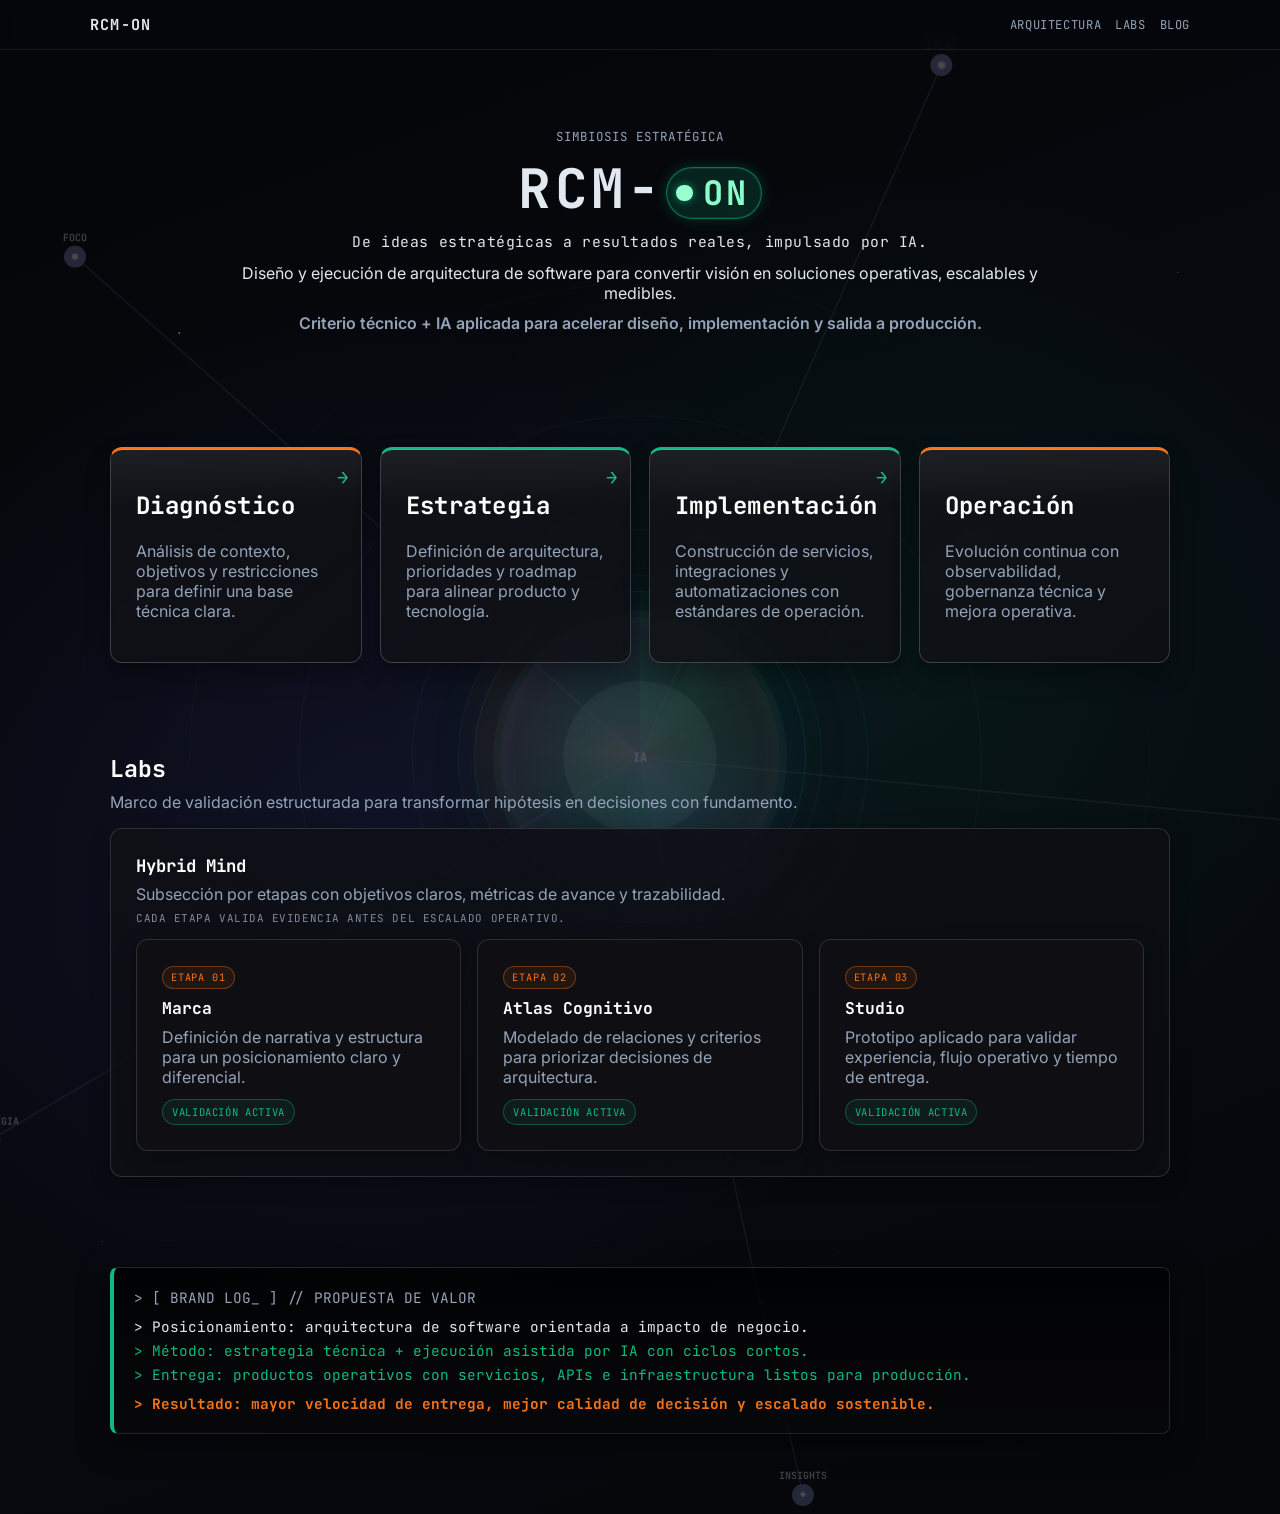
==== commit 949fb06c: "Updates analytics token for Cloudflare beacon Replaces placeholder analytics token with actual token" ====
--- a/index.html
+++ b/index.html
@@ -7,7 +7,7 @@
     <!-- RUTA CORREGIDA PARA GITHUB PAGES -->
     <link rel="stylesheet" href="./css/rcm-theme.css">
     <link rel="stylesheet" href="./css/kinetic-engine.css">
-    <script defer src="https://static.cloudflareinsights.com/beacon.min.js" data-cf-beacon='{"token":"CLOUDFLARE_WEB_ANALYTICS_TOKEN"}'></script>
+    <script defer src="https://static.cloudflareinsights.com/beacon.min.js" data-cf-beacon='{"token":"4bd4d9a2a4fd41ada302cc0f5b3d4526"}'></script>
 </head>
 <body class="hub-index">
 
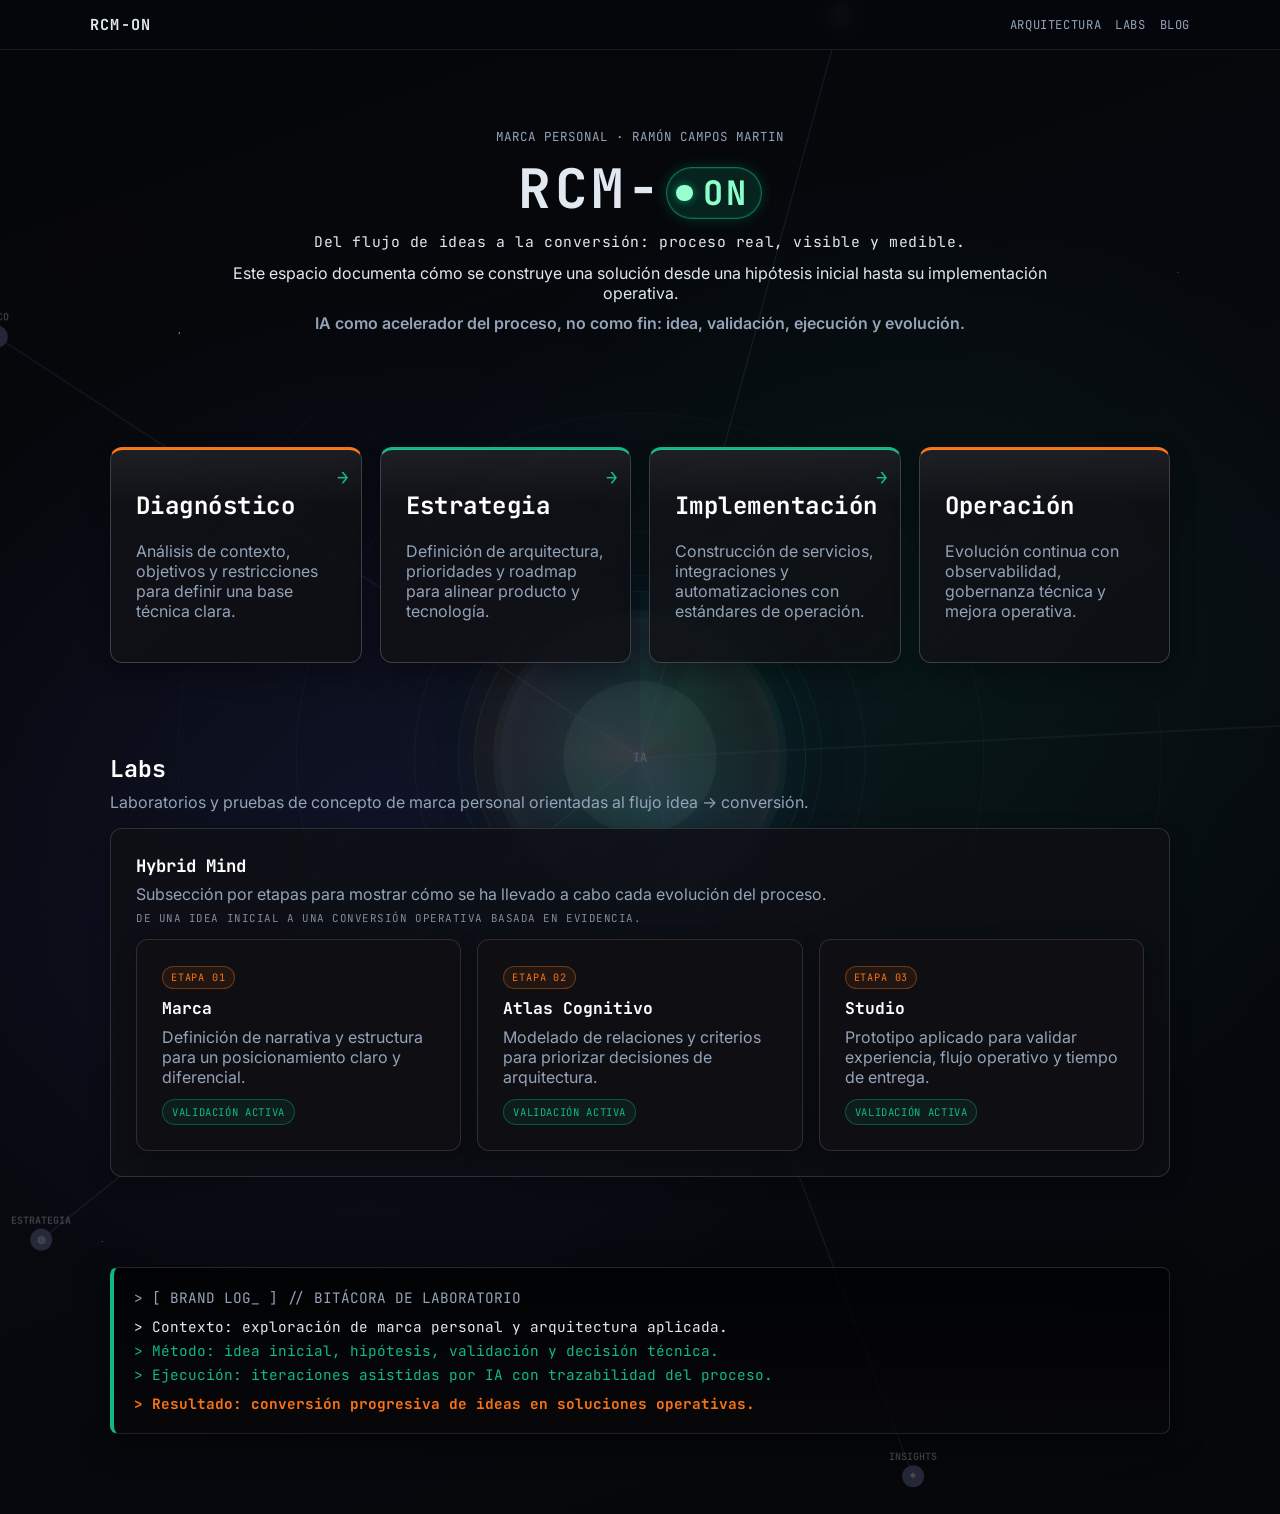
==== commit 63701c6c: "Refines brand narrative to highlight process and personal lab Updates content to focus on personal b" ====
--- a/index.html
+++ b/index.html
@@ -34,8 +34,8 @@
             [ MARCA: <span style="color:var(--emerald-base)">ACTIVA</span> ] // ARQUITECTURA DE SOFTWARE
         </div>
         <div class="hero-manifesto">
-            <span>Arquitectura de software con visión de producto, foco en negocio y estándares de ejecución.</span>
-            <span>IA y agentes como ventaja competitiva: menos fricción, más velocidad y entregas con impacto real.</span>
+            <span>Laboratorios de marca personal de Ramón Campos Martin: arquitectura aplicada, criterio técnico y aprendizaje continuo.</span>
+            <span>El foco está en mostrar cómo una idea se transforma en validación, decisión y conversión operativa con IA.</span>
         </div>
         <div class="hero-cta" aria-label="Acciones principales">
             <a href="#menu-procesos" class="hero-cta-link">Ver arquitectura</a>
@@ -48,11 +48,11 @@
     </div>
 
     <div class="container hero-front" aria-label="Presentación de marca">
-        <p class="hero-front-kicker">Simbiosis Estratégica</p>
+        <p class="hero-front-kicker">Marca Personal · Ramón Campos Martin</p>
         <h1 class="hero-front-title">RCM-<span class="hero-front-on">ON</span></h1>
-        <p class="hero-front-subtitle">De ideas estratégicas a resultados reales, impulsado por IA.</p>
-        <p class="hero-front-description">Diseño y ejecución de arquitectura de software para convertir visión en soluciones operativas, escalables y medibles.</p>
-        <p class="hero-front-deploy">Criterio técnico + IA aplicada para acelerar diseño, implementación y salida a producción.</p>
+        <p class="hero-front-subtitle">Del flujo de ideas a la conversión: proceso real, visible y medible.</p>
+        <p class="hero-front-description">Este espacio documenta cómo se construye una solución desde una hipótesis inicial hasta su implementación operativa.</p>
+        <p class="hero-front-deploy">IA como acelerador del proceso, no como fin: idea, validación, ejecución y evolución.</p>
     </div>
 
     <div class="container processes-section" id="menu-procesos">
@@ -85,13 +85,13 @@
     <div class="container labs-section" id="labs">
         <div class="labs-header">
             <h2>Labs</h2>
-            <p>Marco de validación estructurada para transformar hipótesis en decisiones con fundamento.</p>
+            <p>Laboratorios y pruebas de concepto de marca personal orientadas al flujo idea → conversión.</p>
         </div>
         <div class="labs-subsection card-base">
             <div class="labs-subsection-head">
                 <h3>Hybrid Mind</h3>
-                <p>Subsección por etapas con objetivos claros, métricas de avance y trazabilidad.</p>
-                <p class="labs-subsection-note">Cada etapa valida evidencia antes del escalado operativo.</p>
+                <p>Subsección por etapas para mostrar cómo se ha llevado a cabo cada evolución del proceso.</p>
+                <p class="labs-subsection-note">De una idea inicial a una conversión operativa basada en evidencia.</p>
             </div>
             <div class="labs-grid labs-steps">
                 <a href="01-hybrid-mind/index_marca.html" class="card-base card-hover-emerald labs-card">
@@ -118,11 +118,11 @@
 
     <div class="container log-section">
         <div class="system-log">
-            <div style="color: var(--text-muted);">> [ BRAND LOG_ ] // PROPUESTA DE VALOR</div>
-            <div style="color: var(--text-main); margin-top: 10px;">> Posicionamiento: arquitectura de software orientada a impacto de negocio.</div>
-            <div style="color: var(--emerald-base); margin-top: 5px;">> Método: estrategia técnica + ejecución asistida por IA con ciclos cortos.</div>
-            <div style="color: var(--emerald-base); margin-top: 5px;">> Entrega: productos operativos con servicios, APIs e infraestructura listos para producción.</div>
-            <div style="color: var(--orange-base); margin-top: 10px; font-weight: bold;">> Resultado: mayor velocidad de entrega, mejor calidad de decisión y escalado sostenible.</div>
+            <div style="color: var(--text-muted);">> [ BRAND LOG_ ] // BITÁCORA DE LABORATORIO</div>
+            <div style="color: var(--text-main); margin-top: 10px;">> Contexto: exploración de marca personal y arquitectura aplicada.</div>
+            <div style="color: var(--emerald-base); margin-top: 5px;">> Método: idea inicial, hipótesis, validación y decisión técnica.</div>
+            <div style="color: var(--emerald-base); margin-top: 5px;">> Ejecución: iteraciones asistidas por IA con trazabilidad del proceso.</div>
+            <div style="color: var(--orange-base); margin-top: 10px; font-weight: bold;">> Resultado: conversión progresiva de ideas en soluciones operativas.</div>
         </div>
     </div>
 
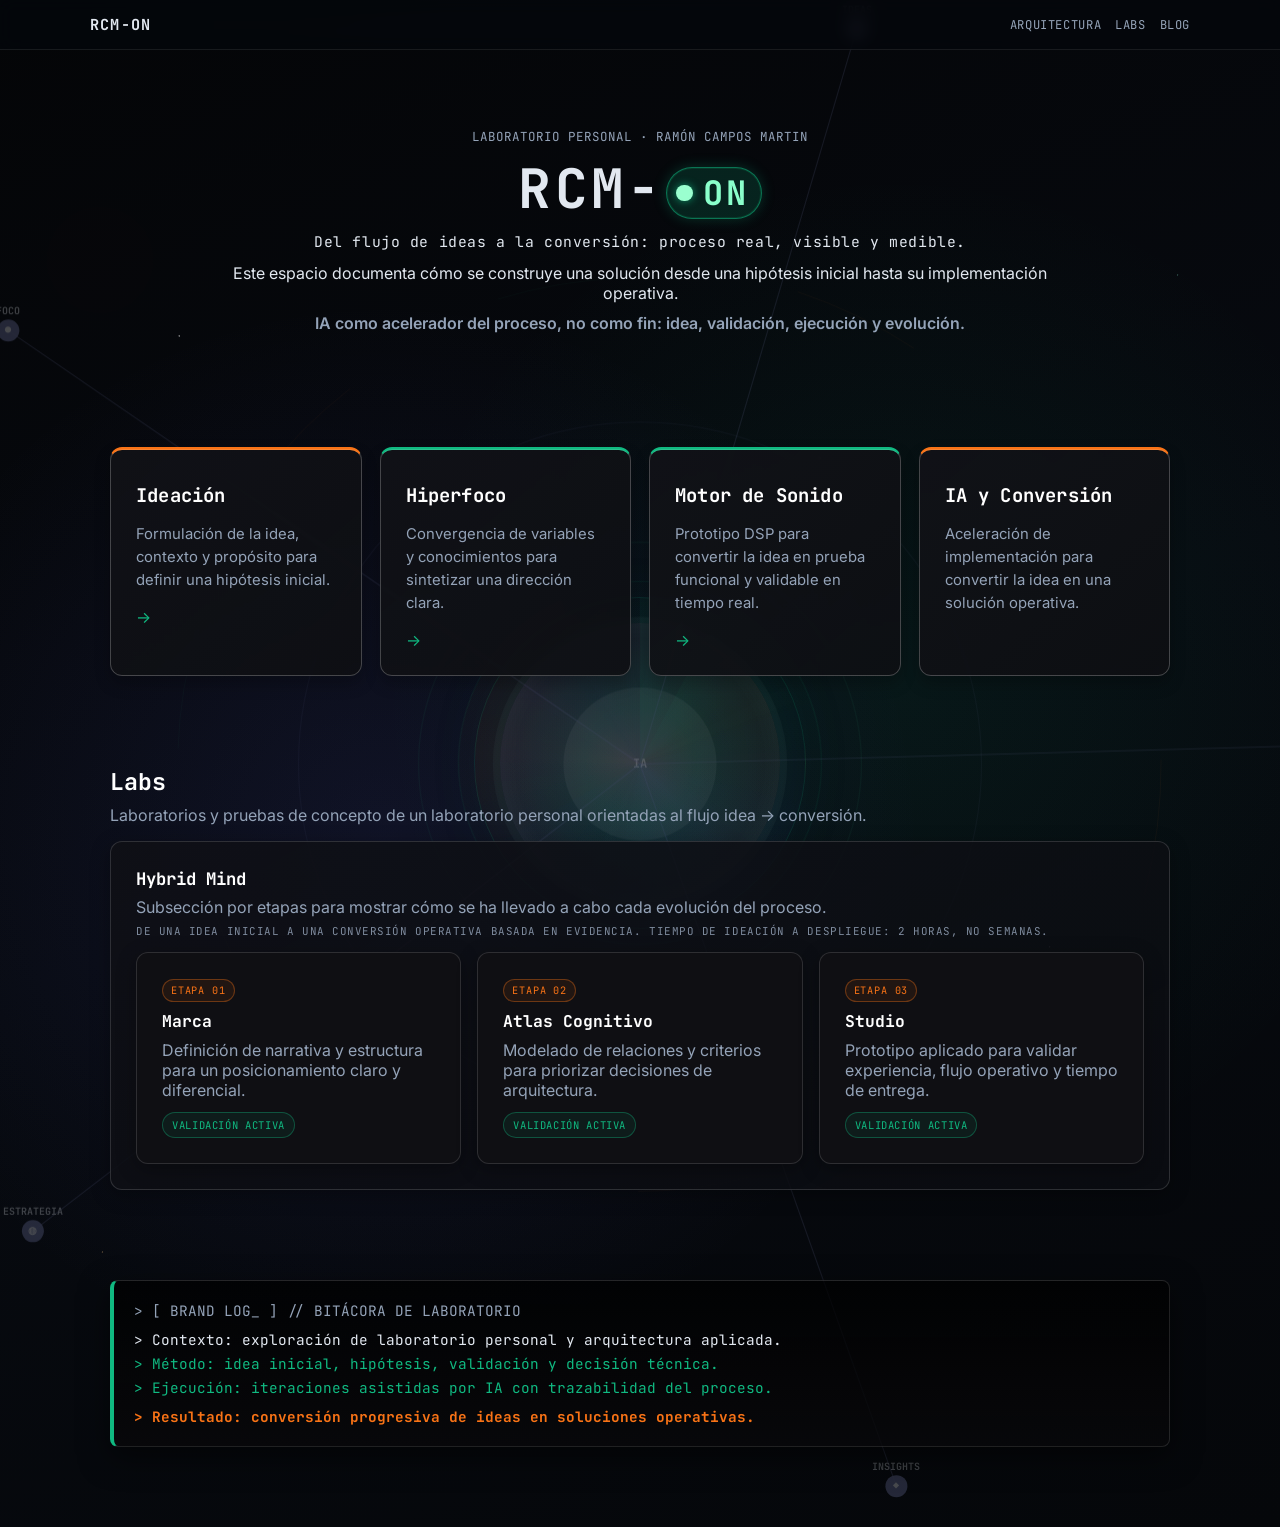
==== commit f7d49046: "Refines brand language and UI for personal lab focus Updates terminology across key sections from "m" ====
--- a/index.html
+++ b/index.html
@@ -34,7 +34,7 @@
             [ MARCA: <span style="color:var(--emerald-base)">ACTIVA</span> ] // ARQUITECTURA DE SOFTWARE
         </div>
         <div class="hero-manifesto">
-            <span>Laboratorios de marca personal de Ramón Campos Martin: arquitectura aplicada, criterio técnico y aprendizaje continuo.</span>
+            <span>Laboratorio personal de Ramón Campos Martin: arquitectura aplicada, criterio técnico y aprendizaje continuo.</span>
             <span>El foco está en mostrar cómo una idea se transforma en validación, decisión y conversión operativa con IA.</span>
         </div>
         <div class="hero-cta" aria-label="Acciones principales">
@@ -48,7 +48,7 @@
     </div>
 
     <div class="container hero-front" aria-label="Presentación de marca">
-        <p class="hero-front-kicker">Marca Personal · Ramón Campos Martin</p>
+        <p class="hero-front-kicker">Laboratorio Personal · Ramón Campos Martin</p>
         <h1 class="hero-front-title">RCM-<span class="hero-front-on">ON</span></h1>
         <p class="hero-front-subtitle">Del flujo de ideas a la conversión: proceso real, visible y medible.</p>
         <p class="hero-front-description">Este espacio documenta cómo se construye una solución desde una hipótesis inicial hasta su implementación operativa.</p>
@@ -58,26 +58,26 @@
     <div class="container processes-section" id="menu-procesos">
         <div class="process-flow">
         <a href="01-hybrid-mind/index_marca.html" class="card-base card-hover-orange process-card" style="border-top: 3px solid var(--orange-base);">
-            <h2 class="process-title">Diagnóstico</h2>
-            <p class="process-description">Análisis de contexto, objetivos y restricciones para definir una base técnica clara.</p>
+            <h2 class="process-title">Ideación</h2>
+            <p class="process-description">Formulación de la idea, contexto y propósito para definir una hipótesis inicial.</p>
             <span class="process-arrow" aria-hidden="true">→</span>
         </a>
 
         <a href="01-hybrid-mind/atlas_cognitivo.html" class="card-base card-hover-emerald process-card" style="border-top: 3px solid var(--emerald-base);">
-            <h2 class="process-title">Estrategia</h2>
-            <p class="process-description">Definición de arquitectura, prioridades y roadmap para alinear producto y tecnología.</p>
+            <h2 class="process-title">Hiperfoco</h2>
+            <p class="process-description">Convergencia de variables y conocimientos para sintetizar una dirección clara.</p>
             <span class="process-arrow" aria-hidden="true">→</span>
         </a>
 
         <a href="01-hybrid-mind/piano_pro_studio.html" class="card-base card-hover-emerald process-card" style="border-top: 3px solid var(--emerald-base);">
-            <h2 class="process-title">Implementación</h2>
-            <p class="process-description">Construcción de servicios, integraciones y automatizaciones con estándares de operación.</p>
+            <h2 class="process-title">Motor de Sonido</h2>
+            <p class="process-description">Prototipo DSP para convertir la idea en prueba funcional y validable en tiempo real.</p>
             <span class="process-arrow" aria-hidden="true">→</span>
         </a>
 
         <a href="blog/01-procesamiento-paralelo.html" class="card-base card-hover-orange process-card" style="border-top: 3px solid var(--orange-base);">
-            <h2 class="process-title">Operación</h2>
-            <p class="process-description">Evolución continua con observabilidad, gobernanza técnica y mejora operativa.</p>
+            <h2 class="process-title">IA y Conversión</h2>
+            <p class="process-description">Aceleración de implementación para convertir la idea en una solución operativa.</p>
         </a>
         </div>
     </div>
@@ -85,13 +85,13 @@
     <div class="container labs-section" id="labs">
         <div class="labs-header">
             <h2>Labs</h2>
-            <p>Laboratorios y pruebas de concepto de marca personal orientadas al flujo idea → conversión.</p>
+            <p>Laboratorios y pruebas de concepto de un laboratorio personal orientadas al flujo idea → conversión.</p>
         </div>
         <div class="labs-subsection card-base">
             <div class="labs-subsection-head">
                 <h3>Hybrid Mind</h3>
                 <p>Subsección por etapas para mostrar cómo se ha llevado a cabo cada evolución del proceso.</p>
-                <p class="labs-subsection-note">De una idea inicial a una conversión operativa basada en evidencia.</p>
+                <p class="labs-subsection-note">De una idea inicial a una conversión operativa basada en evidencia. Tiempo de ideación a despliegue: 2 horas, no semanas.</p>
             </div>
             <div class="labs-grid labs-steps">
                 <a href="01-hybrid-mind/index_marca.html" class="card-base card-hover-emerald labs-card">
@@ -119,7 +119,7 @@
     <div class="container log-section">
         <div class="system-log">
             <div style="color: var(--text-muted);">> [ BRAND LOG_ ] // BITÁCORA DE LABORATORIO</div>
-            <div style="color: var(--text-main); margin-top: 10px;">> Contexto: exploración de marca personal y arquitectura aplicada.</div>
+            <div style="color: var(--text-main); margin-top: 10px;">> Contexto: exploración de laboratorio personal y arquitectura aplicada.</div>
             <div style="color: var(--emerald-base); margin-top: 5px;">> Método: idea inicial, hipótesis, validación y decisión técnica.</div>
             <div style="color: var(--emerald-base); margin-top: 5px;">> Ejecución: iteraciones asistidas por IA con trazabilidad del proceso.</div>
             <div style="color: var(--orange-base); margin-top: 10px; font-weight: bold;">> Resultado: conversión progresiva de ideas en soluciones operativas.</div>
--- a/css/kinetic-engine.css
+++ b/css/kinetic-engine.css
@@ -558,11 +558,11 @@
     position: relative;
     z-index: 1;
     overflow: visible;
-    backdrop-filter: blur(2px);
-    border-radius: 12px;
+    backdrop-filter: blur(1px);
+    border-radius: 10px;
     transform-origin: center;
-    background: linear-gradient(140deg, rgba(18, 19, 24, 0.88), rgba(14, 15, 19, 0.76));
-    box-shadow: 0 12px 24px rgba(0, 0, 0, 0.32);
+    background: linear-gradient(140deg, rgba(17, 18, 23, 0.95), rgba(14, 15, 19, 0.9));
+    box-shadow: 0 8px 16px rgba(0, 0, 0, 0.24);
 }
 
 .process-card::before {
@@ -570,17 +570,26 @@
     position: absolute;
     inset: -1px;
     border-radius: inherit;
-    border: 1px solid rgba(255, 255, 255, 0.09);
+    border: 1px solid rgba(255, 255, 255, 0.12);
     pointer-events: none;
 }
 
 .process-card::after {
-    content: "";
-    position: absolute;
-    inset: 0;
-    border-radius: inherit;
-    background: linear-gradient(180deg, rgba(255, 255, 255, 0.06), transparent 26%);
-    pointer-events: none;
+    content: none;
+}
+
+.processes-section .card-hover-emerald:hover,
+.processes-section .card-hover-orange:hover {
+    transform: translateY(-1px);
+    box-shadow: 0 10px 18px rgba(0, 0, 0, 0.3);
+}
+
+.processes-section .card-hover-emerald:hover {
+    border-color: rgba(16, 185, 129, 0.55);
+}
+
+.processes-section .card-hover-orange:hover {
+    border-color: rgba(249, 115, 22, 0.55);
 }
 
 .process-flow .process-card:nth-child(1) {
@@ -608,24 +617,20 @@
 }
 
 .process-title {
-    margin-top: 15px;
-    font-size: 1.5rem;
-    letter-spacing: 0.02em;
+    margin-top: 8px;
+    margin-bottom: 10px;
+    font-size: 1.18rem;
+    letter-spacing: 0.01em;
 }
 
 .process-description {
     color: var(--text-muted);
+    font-size: 0.93rem;
+    line-height: 1.55;
 }
 
 .process-arrow {
-    position: absolute;
-    top: 14px;
-    right: 12px;
-    color: var(--emerald-base);
-    font-family: 'JetBrains Mono', monospace;
-    font-size: 1.2rem;
-    font-weight: 700;
-    text-shadow: none;
+    display: none;
 }
 
 .labs-section {
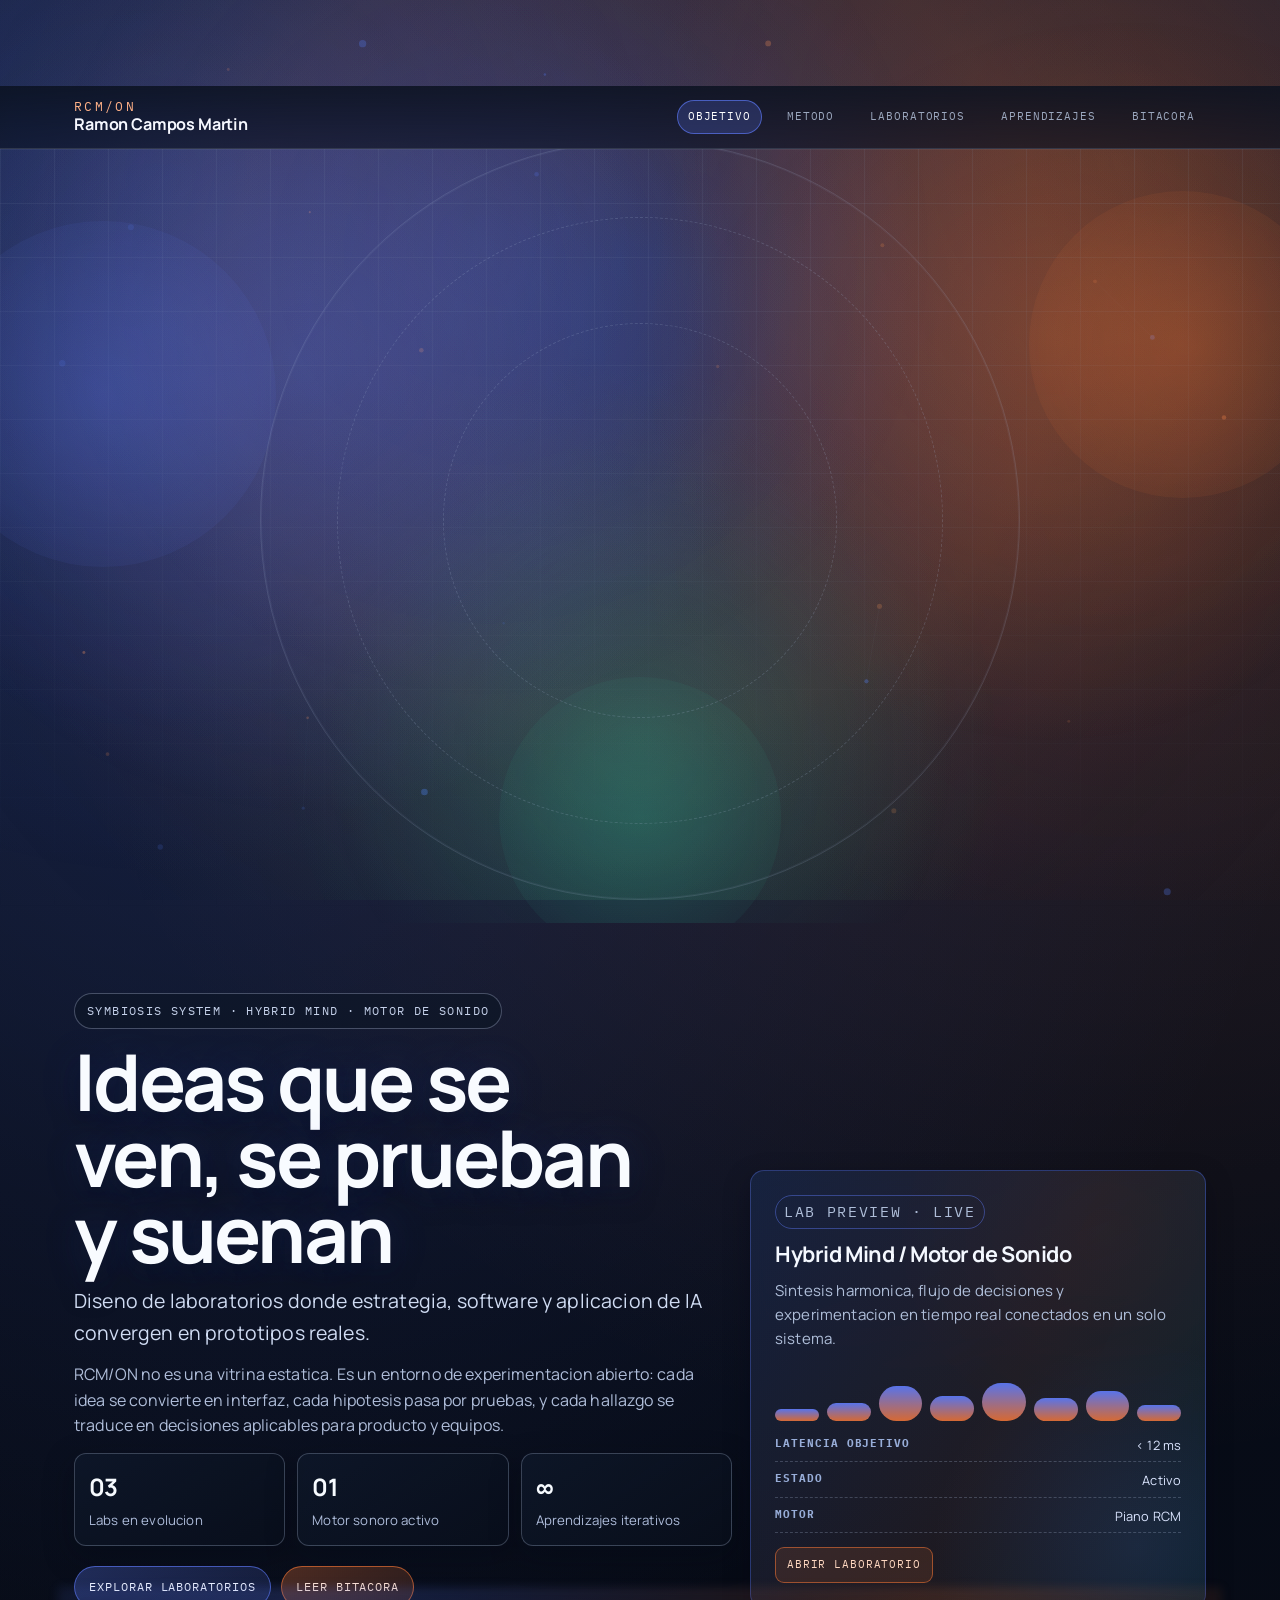
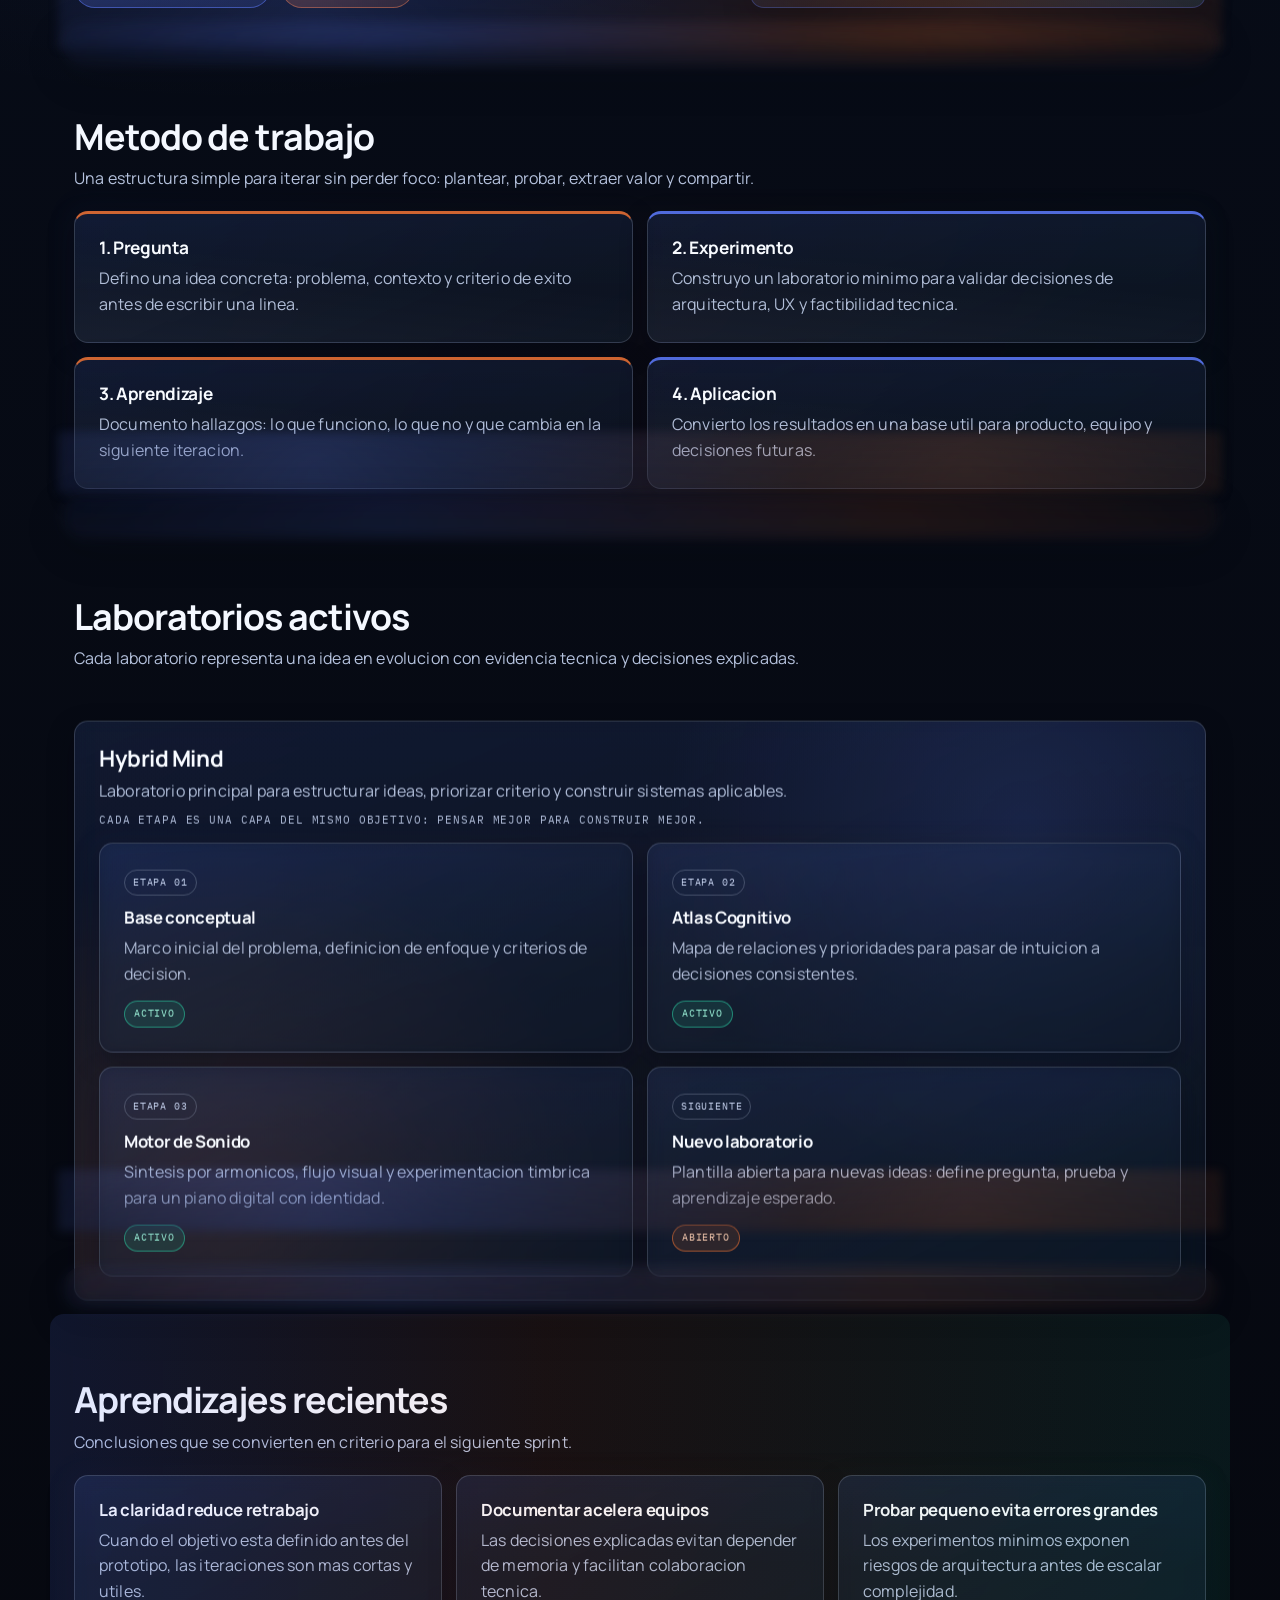
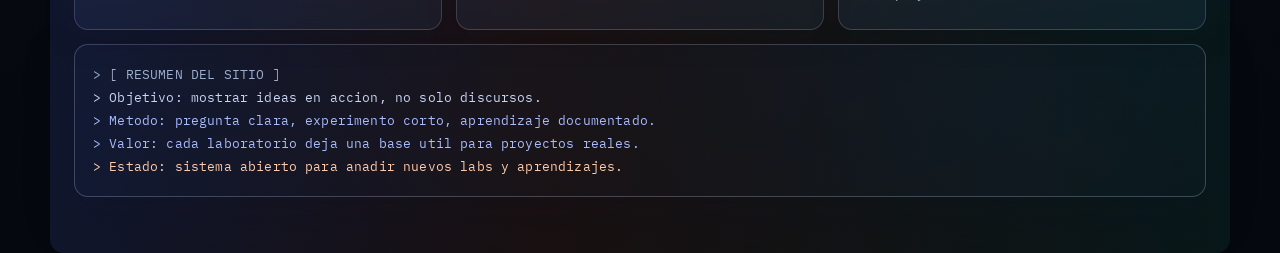
==== commit 09969f4f: "Moderniza labs y UI con enfoque a prototipos activos Actualiza el sitio para reflejar un laboratorio" ====
--- a/index.html
+++ b/index.html
@@ -3,475 +3,436 @@
 <head>
     <meta charset="UTF-8">
     <meta name="viewport" content="width=device-width, initial-scale=1.0">
-    <title>RCM-ON | Marca Personal de Arquitectura de Software</title>
-    <!-- RUTA CORREGIDA PARA GITHUB PAGES -->
+    <title>Ramon Campos Martin | Ideas en Laboratorio</title>
     <link rel="stylesheet" href="./css/rcm-theme.css">
     <link rel="stylesheet" href="./css/kinetic-engine.css">
     <script defer src="https://static.cloudflareinsights.com/beacon.min.js" data-cf-beacon='{"token":"4bd4d9a2a4fd41ada302cc0f5b3d4526"}'></script>
 </head>
 <body class="hub-index">
 
-    <header class="top-nav" aria-label="Navegación principal">
+    <div class="ambient-stage" aria-hidden="true">
+        <canvas id="ambientCanvas"></canvas>
+        <div class="ambient-veil"></div>
+        <div class="ambient-noise"></div>
+    </div>
+
+    <header class="top-nav" aria-label="Navegacion principal">
         <div class="top-nav-inner">
-            <a href="index.html" class="top-nav-brand">RCM-ON</a>
+            <a href="index.html" class="top-nav-brand" aria-label="RCM ON">
+                <span class="brand-mark">RCM/ON</span>
+                <span class="brand-name">Ramon Campos Martin</span>
+            </a>
             <nav class="top-nav-links">
-                <a href="#menu-procesos">Arquitectura</a>
-                <a href="#labs">Labs</a>
-                <a href="blog/01-procesamiento-paralelo.html">Blog</a>
+                <a href="#objetivo">Objetivo</a>
+                <a href="#metodo">Metodo</a>
+                <a href="#labs">Laboratorios</a>
+                <a href="#aprendizajes">Aprendizajes</a>
+                <a href="blog/01-procesamiento-paralelo.html">Bitacora</a>
             </nav>
         </div>
     </header>
 
-    <div class="hero-graph">
-        <div class="hero-atmosphere" aria-hidden="true"></div>
-        <div class="hero-glow hero-glow-orange" aria-hidden="true"></div>
-        <div class="hero-glow hero-glow-emerald" aria-hidden="true"></div>
-        <div class="hero-stars" aria-hidden="true"></div>
-        <div class="hero-comet" aria-hidden="true"></div>
-        <div class="hero-symbiosis-core" aria-hidden="true"></div>
-        <div class="hero-noise" aria-hidden="true"></div>
-        <div class="hero-status">
-            [ MARCA: <span style="color:var(--emerald-base)">ACTIVA</span> ] // ARQUITECTURA DE SOFTWARE
-        </div>
-        <div class="hero-manifesto">
-            <span>Laboratorio personal de Ramón Campos Martin: arquitectura aplicada, criterio técnico y aprendizaje continuo.</span>
-            <span>El foco está en mostrar cómo una idea se transforma en validación, decisión y conversión operativa con IA.</span>
-        </div>
-        <div class="hero-cta" aria-label="Acciones principales">
-            <a href="#menu-procesos" class="hero-cta-link">Ver arquitectura</a>
-            <a href="#labs" class="hero-cta-link secondary">Explorar Labs</a>
-        </div>
-        <div class="hero-phase" id="heroPhase">FASE: MARCO ARQUITECTÓNICO</div>
-        <div class="hero-process-caption">IDEAS → COLAPSO AL NÚCLEO IA → BIG BANG DE SERVICIOS Y PRODUCTO</div>
-
-        <canvas id="processCanvas" class="process-canvas" aria-label="Textura visual de fondo"></canvas>
-    </div>
-
-    <div class="container hero-front" aria-label="Presentación de marca">
-        <p class="hero-front-kicker">Laboratorio Personal · Ramón Campos Martin</p>
-        <h1 class="hero-front-title">RCM-<span class="hero-front-on">ON</span></h1>
-        <p class="hero-front-subtitle">Del flujo de ideas a la conversión: proceso real, visible y medible.</p>
-        <p class="hero-front-description">Este espacio documenta cómo se construye una solución desde una hipótesis inicial hasta su implementación operativa.</p>
-        <p class="hero-front-deploy">IA como acelerador del proceso, no como fin: idea, validación, ejecución y evolución.</p>
-    </div>
-
-    <div class="container processes-section" id="menu-procesos">
+    <section class="hero-graph hero-impact" aria-label="Fondo de portada">
+        <div class="impact-mesh" aria-hidden="true"></div>
+        <div class="impact-grid" aria-hidden="true"></div>
+        <div class="impact-orb impact-orb-a" aria-hidden="true"></div>
+        <div class="impact-orb impact-orb-b" aria-hidden="true"></div>
+        <div class="impact-orb impact-orb-c" aria-hidden="true"></div>
+        <div class="impact-rings" aria-hidden="true"></div>
+    </section>
+
+    <section class="container hero-front scene-section" data-depth="0.08" data-tone="cobalt" id="objetivo" aria-label="Objetivo del sitio">
+        <div class="hero-editorial">
+            <div class="hero-copy">
+                <p class="hero-front-kicker">SYMBIOSIS SYSTEM · HYBRID MIND · MOTOR DE SONIDO</p>
+                <h1 class="hero-front-title hero-front-title-main">Ideas que se ven, se prueban y suenan</h1>
+                <p class="hero-front-subtitle">Diseno de laboratorios donde estrategia, software y aplicacion de IA convergen en prototipos reales.</p>
+                <p class="hero-front-description">
+                    RCM/ON no es una vitrina estatica. Es un entorno de experimentacion abierto: cada idea se convierte en interfaz,
+                    cada hipotesis pasa por pruebas, y cada hallazgo se traduce en decisiones aplicables para producto y equipos.
+                </p>
+                <div class="hero-signals" aria-label="Indicadores de enfoque">
+                    <div class="signal-pill"><strong>03</strong><span>Labs en evolucion</span></div>
+                    <div class="signal-pill"><strong>01</strong><span>Motor sonoro activo</span></div>
+                    <div class="signal-pill"><strong>∞</strong><span>Aprendizajes iterativos</span></div>
+                </div>
+                <div class="hero-cta" aria-label="Acciones principales">
+                    <a href="#labs" class="hero-cta-link">Explorar laboratorios</a>
+                    <a href="blog/01-procesamiento-paralelo.html" class="hero-cta-link secondary">Leer bitacora</a>
+                </div>
+            </div>
+
+            <aside class="hero-preview card-base" aria-label="Preview del laboratorio principal">
+                <p class="hero-preview-kicker">LAB PREVIEW · LIVE</p>
+                <h3>Hybrid Mind / Motor de Sonido</h3>
+                <p>Sintesis harmonica, flujo de decisiones y experimentacion en tiempo real conectados en un solo sistema.</p>
+                <div class="preview-wave" aria-hidden="true">
+                    <span></span><span></span><span></span><span></span><span></span><span></span><span></span><span></span>
+                </div>
+                <div class="preview-metrics">
+                    <div><strong>Latencia objetivo</strong><span>&lt; 12 ms</span></div>
+                    <div><strong>Estado</strong><span>Activo</span></div>
+                    <div><strong>Motor</strong><span>Piano RCM</span></div>
+                </div>
+                <a href="01-hybrid-mind/piano_pro_studio.html" class="hero-preview-link">Abrir laboratorio</a>
+            </aside>
+        </div>
+    </section>
+
+    <section class="container processes-section scene-section" data-depth="0.18" data-tone="slate" id="metodo">
+        <div class="labs-header">
+            <h2>Metodo de trabajo</h2>
+            <p>Una estructura simple para iterar sin perder foco: plantear, probar, extraer valor y compartir.</p>
+        </div>
         <div class="process-flow">
-        <a href="01-hybrid-mind/index_marca.html" class="card-base card-hover-orange process-card" style="border-top: 3px solid var(--orange-base);">
-            <h2 class="process-title">Ideación</h2>
-            <p class="process-description">Formulación de la idea, contexto y propósito para definir una hipótesis inicial.</p>
-            <span class="process-arrow" aria-hidden="true">→</span>
-        </a>
-
-        <a href="01-hybrid-mind/atlas_cognitivo.html" class="card-base card-hover-emerald process-card" style="border-top: 3px solid var(--emerald-base);">
-            <h2 class="process-title">Hiperfoco</h2>
-            <p class="process-description">Convergencia de variables y conocimientos para sintetizar una dirección clara.</p>
-            <span class="process-arrow" aria-hidden="true">→</span>
-        </a>
-
-        <a href="01-hybrid-mind/piano_pro_studio.html" class="card-base card-hover-emerald process-card" style="border-top: 3px solid var(--emerald-base);">
-            <h2 class="process-title">Motor de Sonido</h2>
-            <p class="process-description">Prototipo DSP para convertir la idea en prueba funcional y validable en tiempo real.</p>
-            <span class="process-arrow" aria-hidden="true">→</span>
-        </a>
-
-        <a href="blog/01-procesamiento-paralelo.html" class="card-base card-hover-orange process-card" style="border-top: 3px solid var(--orange-base);">
-            <h2 class="process-title">IA y Conversión</h2>
-            <p class="process-description">Aceleración de implementación para convertir la idea en una solución operativa.</p>
-        </a>
-        </div>
-    </div>
-
-    <div class="container labs-section" id="labs">
+            <article class="card-base process-card process-card-orange">
+                <h3 class="process-title">1. Pregunta</h3>
+                <p class="process-description">Defino una idea concreta: problema, contexto y criterio de exito antes de escribir una linea.</p>
+            </article>
+
+            <article class="card-base process-card process-card-cobalt">
+                <h3 class="process-title">2. Experimento</h3>
+                <p class="process-description">Construyo un laboratorio minimo para validar decisiones de arquitectura, UX y factibilidad tecnica.</p>
+            </article>
+
+            <article class="card-base process-card process-card-orange">
+                <h3 class="process-title">3. Aprendizaje</h3>
+                <p class="process-description">Documento hallazgos: lo que funciono, lo que no y que cambia en la siguiente iteracion.</p>
+            </article>
+
+            <article class="card-base process-card process-card-cobalt">
+                <h3 class="process-title">4. Aplicacion</h3>
+                <p class="process-description">Convierto los resultados en una base util para producto, equipo y decisiones futuras.</p>
+            </article>
+        </div>
+    </section>
+
+    <section class="container labs-section scene-section" data-depth="0.28" data-tone="orange" id="labs">
         <div class="labs-header">
-            <h2>Labs</h2>
-            <p>Laboratorios y pruebas de concepto de un laboratorio personal orientadas al flujo idea → conversión.</p>
-        </div>
+            <h2>Laboratorios activos</h2>
+            <p>Cada laboratorio representa una idea en evolucion con evidencia tecnica y decisiones explicadas.</p>
+        </div>
+
         <div class="labs-subsection card-base">
             <div class="labs-subsection-head">
                 <h3>Hybrid Mind</h3>
-                <p>Subsección por etapas para mostrar cómo se ha llevado a cabo cada evolución del proceso.</p>
-                <p class="labs-subsection-note">De una idea inicial a una conversión operativa basada en evidencia. Tiempo de ideación a despliegue: 2 horas, no semanas.</p>
+                <p>Laboratorio principal para estructurar ideas, priorizar criterio y construir sistemas aplicables.</p>
+                <p class="labs-subsection-note">Cada etapa es una capa del mismo objetivo: pensar mejor para construir mejor.</p>
             </div>
+
             <div class="labs-grid labs-steps">
                 <a href="01-hybrid-mind/index_marca.html" class="card-base card-hover-emerald labs-card">
                     <span class="labs-step">Etapa 01</span>
-                    <h3>Marca</h3>
-                    <p>Definición de narrativa y estructura para un posicionamiento claro y diferencial.</p>
-                    <span class="labs-status">Validación activa</span>
+                    <h3>Base conceptual</h3>
+                    <p>Marco inicial del problema, definicion de enfoque y criterios de decision.</p>
+                    <span class="labs-status">Activo</span>
                 </a>
+
                 <a href="01-hybrid-mind/atlas_cognitivo.html" class="card-base card-hover-emerald labs-card">
                     <span class="labs-step">Etapa 02</span>
                     <h3>Atlas Cognitivo</h3>
-                    <p>Modelado de relaciones y criterios para priorizar decisiones de arquitectura.</p>
-                    <span class="labs-status">Validación activa</span>
+                    <p>Mapa de relaciones y prioridades para pasar de intuicion a decisiones consistentes.</p>
+                    <span class="labs-status">Activo</span>
                 </a>
+
                 <a href="01-hybrid-mind/piano_pro_studio.html" class="card-base card-hover-orange labs-card">
                     <span class="labs-step">Etapa 03</span>
-                    <h3>Studio</h3>
-                    <p>Prototipo aplicado para validar experiencia, flujo operativo y tiempo de entrega.</p>
-                    <span class="labs-status">Validación activa</span>
+                    <h3>Motor de Sonido</h3>
+                    <p>Sintesis por armonicos, flujo visual y experimentacion timbrica para un piano digital con identidad.</p>
+                    <span class="labs-status">Activo</span>
                 </a>
+
+                <article class="card-base labs-card labs-card-open">
+                    <span class="labs-step">Siguiente</span>
+                    <h3>Nuevo laboratorio</h3>
+                    <p>Plantilla abierta para nuevas ideas: define pregunta, prueba y aprendizaje esperado.</p>
+                    <span class="labs-status">Abierto</span>
+                </article>
             </div>
         </div>
-    </div>
-
-    <div class="container log-section">
+    </section>
+
+    <section class="container log-section scene-section" data-depth="0.36" data-tone="emerald" id="aprendizajes">
+        <div class="labs-header">
+            <h2>Aprendizajes recientes</h2>
+            <p>Conclusiones que se convierten en criterio para el siguiente sprint.</p>
+        </div>
+
+        <div class="learning-grid">
+            <article class="card-base learning-card">
+                <h3>La claridad reduce retrabajo</h3>
+                <p>Cuando el objetivo esta definido antes del prototipo, las iteraciones son mas cortas y utiles.</p>
+            </article>
+            <article class="card-base learning-card">
+                <h3>Documentar acelera equipos</h3>
+                <p>Las decisiones explicadas evitan depender de memoria y facilitan colaboracion tecnica.</p>
+            </article>
+            <article class="card-base learning-card">
+                <h3>Probar pequeno evita errores grandes</h3>
+                <p>Los experimentos minimos exponen riesgos de arquitectura antes de escalar complejidad.</p>
+            </article>
+        </div>
+
         <div class="system-log">
-            <div style="color: var(--text-muted);">> [ BRAND LOG_ ] // BITÁCORA DE LABORATORIO</div>
-            <div style="color: var(--text-main); margin-top: 10px;">> Contexto: exploración de laboratorio personal y arquitectura aplicada.</div>
-            <div style="color: var(--emerald-base); margin-top: 5px;">> Método: idea inicial, hipótesis, validación y decisión técnica.</div>
-            <div style="color: var(--emerald-base); margin-top: 5px;">> Ejecución: iteraciones asistidas por IA con trazabilidad del proceso.</div>
-            <div style="color: var(--orange-base); margin-top: 10px; font-weight: bold;">> Resultado: conversión progresiva de ideas en soluciones operativas.</div>
-        </div>
-    </div>
+            <div class="system-log-line log-muted">> [ RESUMEN DEL SITIO ]</div>
+            <div class="system-log-line">> Objetivo: mostrar ideas en accion, no solo discursos.</div>
+            <div class="system-log-line log-cobalt">> Metodo: pregunta clara, experimento corto, aprendizaje documentado.</div>
+            <div class="system-log-line log-cobalt">> Valor: cada laboratorio deja una base util para proyectos reales.</div>
+            <div class="system-log-line log-orange">> Estado: sistema abierto para anadir nuevos labs y aprendizajes.</div>
+        </div>
+    </section>
 
     <script>
-        (function runSymbiosisCanvas() {
-            const canvas = document.getElementById('processCanvas');
-            const phase = document.getElementById('heroPhase');
-            if (!canvas || !phase) return;
-
-            const ctx = canvas.getContext('2d');
+        (function () {
+            document.body.classList.add('fx-ready');
+            const canvas = document.getElementById('ambientCanvas');
+            if (!canvas) return;
+
+            const ctx = canvas.getContext('2d', { alpha: true });
             if (!ctx) return;
 
-            const phases = [
-                { label: 'FASE 01: IDEAS EN EXPANSIÓN' },
-                { label: 'FASE 02: COLAPSO AL NÚCLEO IA' },
-                { label: 'FASE 03: NÚCLEO IA / DECISIÓN' },
-                { label: 'FASE 04: BIG BANG DE SERVICIOS Y PRODUCTO' }
-            ];
-
-            let phaseIndex = 0;
-            let centerX = 0;
-            let centerY = 0;
-            let radius = 0;
-            let phaseStartAt = performance.now();
-            let phaseSweepStart = performance.now();
-            const phaseDuration = 5600;
-            const phaseSweepDuration = 1400;
-            const ideaNodes = [
-                { label: 'IDEAS', icon: '◉' },
-                { label: 'CONTEXTO', icon: '◌' },
-                { label: 'INSIGHTS', icon: '◆' },
-                { label: 'ESTRATEGIA', icon: '◍' },
-                { label: 'FOCO', icon: '●' }
-            ];
-            const serviceNodes = [
-                { label: 'SERVICIOS', emblem: 'service', href: '#menu-procesos', tier: 'core' },
-                { label: 'APIs', emblem: 'api', href: '#menu-procesos', tier: 'core' },
-                { label: 'INFRAESTRUCTURA', emblem: 'infra', href: '#menu-procesos', tier: 'high' },
-                { label: 'PRODUCTO', emblem: 'product', href: '#menu-procesos', tier: 'high' },
-                { label: 'GOBERNANZA', emblem: 'governance', href: '#menu-procesos', tier: 'high' },
-                { label: 'AUTOMATIZACIONES', emblem: 'automation', href: '#menu-procesos', tier: 'high' }
-            ];
-            function resizeCanvas() {
+            const pointer = { x: 0.5, y: 0.35, tx: 0.5, ty: 0.35 };
+            const particles = [];
+            const particleCount = window.innerWidth < 760 ? 14 : 26;
+            let width = 0;
+            let height = 0;
+            let rafId = null;
+            let frameTick = 0;
+            const root = document.documentElement;
+            const parallaxLayers = {
+                mesh: document.querySelector('.impact-mesh'),
+                grid: document.querySelector('.impact-grid'),
+                rings: document.querySelector('.impact-rings')
+            };
+            const sceneSections = Array.from(document.querySelectorAll('.scene-section'));
+            const topNavAnchors = Array.from(document.querySelectorAll('.top-nav-links a[href^="#"]'));
+            const scrollState = {
+                current: window.scrollY || window.pageYOffset || 0,
+                target: window.scrollY || window.pageYOffset || 0
+            };
+
+            function resize() {
                 const ratio = Math.max(window.devicePixelRatio || 1, 1);
-                const rect = canvas.getBoundingClientRect();
-                canvas.width = Math.floor(rect.width * ratio);
-                canvas.height = Math.floor(rect.height * ratio);
+                width = window.innerWidth;
+                height = window.innerHeight;
+                canvas.width = Math.floor(width * ratio);
+                canvas.height = Math.floor(height * ratio);
+                canvas.style.width = width + 'px';
+                canvas.style.height = height + 'px';
                 ctx.setTransform(ratio, 0, 0, ratio, 0, 0);
-                centerX = rect.width / 2;
-                centerY = rect.height / 2;
-                radius = Math.min(rect.width, rect.height) * 0.23;
-            }
-
-            function drawOutcomeEmblem(x, y, emblem, emphasis) {
-                const outer = emphasis === 'core' ? 38 : 34;
-                const inner = outer - 4;
-                const color = emphasis === 'core' ? 'rgba(214,168,112,0.95)' : 'rgba(196,152,98,0.9)';
-
-                ctx.save();
-                ctx.translate(x, y);
-
-                ctx.beginPath();
-                ctx.arc(0, 0, outer, 0, Math.PI * 2);
-                ctx.fillStyle = color;
-                ctx.fill();
-
-                ctx.beginPath();
-                ctx.arc(0, 0, inner, 0, Math.PI * 2);
-                ctx.fillStyle = 'rgba(20, 14, 8, 0.7)';
-                ctx.fill();
-
-                ctx.strokeStyle = 'rgba(255, 240, 220, 0.26)';
-                ctx.lineWidth = 1;
-                ctx.beginPath();
-                ctx.arc(0, 0, outer, 0, Math.PI * 2);
-                ctx.stroke();
-
-                ctx.strokeStyle = 'rgba(255, 245, 235, 0.95)';
-                ctx.fillStyle = 'rgba(255, 245, 235, 0.95)';
-                ctx.lineWidth = 1.7;
-
-                if (emblem === 'service') {
+            }
+
+            function makeParticle() {
+                return {
+                    x: Math.random() * width,
+                    y: Math.random() * height,
+                    r: 1 + Math.random() * 2.8,
+                    vx: (Math.random() - 0.5) * 0.28,
+                    vy: (Math.random() - 0.5) * 0.24,
+                    hue: Math.random() > 0.5 ? 22 : 225,
+                    alpha: 0.14 + Math.random() * 0.26
+                };
+            }
+
+            function initParticles() {
+                particles.length = 0;
+                for (let i = 0; i < particleCount; i++) particles.push(makeParticle());
+            }
+
+            function updatePointer(x, y) {
+                pointer.tx = Math.max(0, Math.min(1, x / width));
+                pointer.ty = Math.max(0, Math.min(1, y / height));
+            }
+
+            function draw() {
+                pointer.x += (pointer.tx - pointer.x) * 0.06;
+                pointer.y += (pointer.ty - pointer.y) * 0.06;
+
+                const scrollDelta = scrollState.target - scrollState.current;
+                if (Math.abs(scrollDelta) > 0.08) {
+                    scrollState.current += scrollDelta * 0.09;
+                } else {
+                    scrollState.current = scrollState.target;
+                }
+
+                updateParallax(scrollState.current);
+
+                ctx.clearRect(0, 0, width, height);
+
+                const grad = ctx.createRadialGradient(
+                    width * pointer.x,
+                    height * pointer.y,
+                    60,
+                    width * pointer.x,
+                    height * pointer.y,
+                    Math.max(width, height) * 0.65
+                );
+                grad.addColorStop(0, 'rgba(95,125,255,0.18)');
+                grad.addColorStop(0.45, 'rgba(255,122,54,0.1)');
+                grad.addColorStop(1, 'rgba(0,0,0,0)');
+                ctx.fillStyle = grad;
+                ctx.fillRect(0, 0, width, height);
+
+                for (let i = 0; i < particles.length; i++) {
+                    const p = particles[i];
+                    p.x += p.vx + (pointer.x - 0.5) * 0.32;
+                    p.y += p.vy + (pointer.y - 0.5) * 0.2;
+
+                    if (p.x < -20) p.x = width + 20;
+                    if (p.x > width + 20) p.x = -20;
+                    if (p.y < -20) p.y = height + 20;
+                    if (p.y > height + 20) p.y = -20;
+
                     ctx.beginPath();
-                    ctx.moveTo(-8, -5);
-                    ctx.lineTo(8, -5);
-                    ctx.lineTo(8, 5);
-                    ctx.lineTo(-8, 5);
-                    ctx.closePath();
-                    ctx.stroke();
-                    ctx.beginPath();
-                    ctx.moveTo(-6, -1);
-                    ctx.lineTo(6, -1);
-                    ctx.moveTo(-6, 2);
-                    ctx.lineTo(6, 2);
-                    ctx.stroke();
-                } else if (emblem === 'api') {
-                    ctx.beginPath();
-                    ctx.moveTo(-8, 0);
-                    ctx.lineTo(-2, -6);
-                    ctx.lineTo(4, -6);
-                    ctx.lineTo(8, 0);
-                    ctx.lineTo(4, 6);
-                    ctx.lineTo(-2, 6);
-                    ctx.closePath();
-                    ctx.stroke();
-                    ctx.beginPath();
-                    ctx.moveTo(-3, 0);
-                    ctx.lineTo(3, 0);
-                    ctx.stroke();
-                } else if (emblem === 'infra') {
-                    ctx.strokeRect(-8, -8, 16, 5);
-                    ctx.strokeRect(-8, -1, 16, 5);
-                    ctx.strokeRect(-8, 6, 16, 5);
-                } else if (emblem === 'devops') {
-                    ctx.beginPath();
-                    ctx.arc(-4, 0, 3, 0, Math.PI * 2);
-                    ctx.arc(4, 0, 3, 0, Math.PI * 2);
-                    ctx.fill();
-                    ctx.beginPath();
-                    ctx.moveTo(-1, -6);
-                    ctx.lineTo(1, -6);
-                    ctx.lineTo(1, 6);
-                    ctx.lineTo(-1, 6);
-                    ctx.closePath();
-                    ctx.fill();
-                } else if (emblem === 'product') {
-                    ctx.beginPath();
-                    ctx.moveTo(0, -8);
-                    ctx.lineTo(2.2, -2.6);
-                    ctx.lineTo(8, -2.6);
-                    ctx.lineTo(3.4, 0.8);
-                    ctx.lineTo(5.2, 7);
-                    ctx.lineTo(0, 3.4);
-                    ctx.lineTo(-5.2, 7);
-                    ctx.lineTo(-3.4, 0.8);
-                    ctx.lineTo(-8, -2.6);
-                    ctx.lineTo(-2.2, -2.6);
-                    ctx.closePath();
-                    ctx.stroke();
-                } else if (emblem === 'governance') {
-                    ctx.beginPath();
-                    ctx.moveTo(-8, 5);
-                    ctx.lineTo(8, 5);
-                    ctx.moveTo(0, -7);
-                    ctx.lineTo(0, 5);
-                    ctx.moveTo(-6, -2);
-                    ctx.lineTo(6, -2);
-                    ctx.stroke();
-                    ctx.beginPath();
-                    ctx.arc(-5, 0, 2, 0, Math.PI * 2);
-                    ctx.arc(5, 0, 2, 0, Math.PI * 2);
-                    ctx.fill();
-                } else {
-                    ctx.beginPath();
-                    ctx.moveTo(-8, 0);
-                    ctx.lineTo(-2, 0);
-                    ctx.lineTo(0, -4);
-                    ctx.lineTo(4, 4);
-                    ctx.lineTo(8, -4);
-                    ctx.stroke();
-                    ctx.beginPath();
-                    ctx.arc(-8, 0, 1.8, 0, Math.PI * 2);
-                    ctx.arc(0, -4, 1.8, 0, Math.PI * 2);
-                    ctx.arc(4, 4, 1.8, 0, Math.PI * 2);
-                    ctx.arc(8, -4, 1.8, 0, Math.PI * 2);
+                    ctx.fillStyle = `hsla(${p.hue}, 96%, 66%, ${p.alpha})`;
+                    ctx.arc(p.x, p.y, p.r, 0, Math.PI * 2);
                     ctx.fill();
                 }
 
-                ctx.restore();
-            }
-
-            function draw(time) {
-                const width = canvas.clientWidth;
-                const height = canvas.clientHeight;
-                const t = time * 0.001;
-                const phaseElapsed = (time - phaseStartAt) / phaseDuration;
-                const phaseProgress = Math.max(0, Math.min(1, phaseElapsed));
-                const sweepElapsed = (time - phaseSweepStart) / phaseSweepDuration;
-                const sweepProgress = Math.max(0, Math.min(1, sweepElapsed));
-
-                ctx.clearRect(0, 0, width, height);
-
-                const isIdeaPhase = phaseIndex === 0;
-                const isCollapsePhase = phaseIndex === 1;
-                const isCorePhase = phaseIndex === 2;
-                const isBigBangPhase = phaseIndex === 3;
-                const shock = isBigBangPhase ? phaseProgress : 0;
-
-                const ringA = radius * (0.8 + Math.sin(t * 1.7) * 0.06);
-                const ringB = radius * (1.2 + Math.sin(t * 1.2 + 1.2) * 0.05);
-
-                ctx.beginPath();
-                ctx.arc(centerX, centerY, ringA, 0, Math.PI * 2);
-                ctx.strokeStyle = 'rgba(16,185,129,0.22)';
-                ctx.lineWidth = 1.4;
-                ctx.stroke();
-
-                ctx.beginPath();
-                ctx.arc(centerX, centerY, ringB, 0, Math.PI * 2);
-                ctx.strokeStyle = 'rgba(126,136,212,0.2)';
-                ctx.lineWidth = 1.2;
-                ctx.stroke();
-
-                for (let i = 0; i < 10; i++) {
-                    const arcStart = t * 0.55 + i * 0.62;
-                    const arcEnd = arcStart + 0.26;
-                    ctx.beginPath();
-                    ctx.arc(centerX, centerY, radius * (1.45 + i * 0.04), arcStart, arcEnd);
-                    ctx.strokeStyle = i % 2 === 0 ? 'rgba(249,115,22,0.18)' : 'rgba(16,185,129,0.15)';
+                frameTick += 1;
+                if (frameTick % 2 === 0) {
+                    const maxDist = 110;
+                    const maxDistSq = maxDist * maxDist;
                     ctx.lineWidth = 1;
-                    ctx.stroke();
+                    for (let i = 0; i < particles.length; i++) {
+                        const a = particles[i];
+                        for (let j = i + 1; j < particles.length; j++) {
+                            const b = particles[j];
+                            const dx = a.x - b.x;
+                            const dy = a.y - b.y;
+                            const distSq = dx * dx + dy * dy;
+                            if (distSq < maxDistSq) {
+                                const dist = Math.sqrt(distSq);
+                                const alpha = (1 - dist / maxDist) * 0.11;
+                                ctx.strokeStyle = `rgba(170, 188, 255, ${alpha})`;
+                                ctx.beginPath();
+                                ctx.moveTo(a.x, a.y);
+                                ctx.lineTo(b.x, b.y);
+                                ctx.stroke();
+                            }
+                        }
+                    }
                 }
 
-                ctx.beginPath();
-                ctx.arc(centerX, centerY, radius * (0.5 + shock * 0.14), 0, Math.PI * 2);
-                ctx.fillStyle = `rgba(110, 186, 169, ${0.2 + shock * 0.14})`;
-                ctx.fill();
-
-                ctx.beginPath();
-                ctx.arc(centerX, centerY, radius * 0.26, 0, Math.PI * 2);
-                ctx.fillStyle = `rgba(255,255,255,${0.18 + shock * 0.2})`;
-                ctx.fill();
-
-                const coreFontSize = isCorePhase ? 14 : 12;
-                ctx.font = `700 ${coreFontSize}px 'JetBrains Mono', monospace`;
-                ctx.textAlign = 'center';
-                ctx.fillStyle = isCorePhase ? 'rgba(245, 252, 255, 0.98)' : 'rgba(226, 232, 240, 0.9)';
-                ctx.fillText('IA', centerX, centerY + (isCorePhase ? 5 : 4));
-
-                if (sweepProgress < 1) {
-                    const sweepAngle = -Math.PI / 2 + sweepProgress * Math.PI * 2;
-                    const sweepRadius = radius * 4.8;
-
-                    ctx.save();
-                    ctx.translate(centerX, centerY);
-                    ctx.rotate(sweepAngle);
-
-                    const beamGradient = ctx.createLinearGradient(0, 0, sweepRadius, 0);
-                    beamGradient.addColorStop(0, 'rgba(126,136,212,0.01)');
-                    beamGradient.addColorStop(0.34, 'rgba(16,185,129,0.12)');
-                    beamGradient.addColorStop(1, 'rgba(249,115,22,0)');
-
-                    ctx.beginPath();
-                    ctx.moveTo(0, 0);
-                    ctx.lineTo(sweepRadius, -radius * 0.18);
-                    ctx.lineTo(sweepRadius, radius * 0.18);
-                    ctx.closePath();
-                    ctx.fillStyle = beamGradient;
-                    ctx.fill();
-
-                    ctx.beginPath();
-                    ctx.moveTo(0, 0);
-                    ctx.lineTo(sweepRadius, 0);
-                    ctx.strokeStyle = 'rgba(16,185,129,0.34)';
-                    ctx.lineWidth = 1.2;
-                    ctx.stroke();
-
-                    ctx.restore();
-
-                    const pulseRadius = radius * (1 + sweepProgress * 3.2);
-                    ctx.beginPath();
-                    ctx.arc(centerX, centerY, pulseRadius, 0, Math.PI * 2);
-                    ctx.strokeStyle = `rgba(110,186,169,${0.28 * (1 - sweepProgress)})`;
-                    ctx.lineWidth = 1.4;
-                    ctx.stroke();
-                }
-
-                if (isIdeaPhase || isCollapsePhase || isCorePhase) {
-                    const ideaRadius = isIdeaPhase
-                        ? radius * (2.75 - Math.sin(t * 0.35) * 0.2)
-                        : isCollapsePhase
-                            ? radius * (2.75 - phaseProgress * 2.05)
-                            : radius * 0.72;
-
-                    const ideaAlpha = isCorePhase ? 0.8 : isCollapsePhase ? (0.95 - phaseProgress * 0.2) : 0.95;
-
-                    ideaNodes.forEach((idea, index) => {
-                        const angle = (Math.PI * 2 / ideaNodes.length) * index - Math.PI / 2 + t * 0.12;
-                        const ax = centerX + Math.cos(angle) * ideaRadius;
-                        const ay = centerY + Math.sin(angle) * ideaRadius;
-
-                        ctx.beginPath();
-                        ctx.moveTo(centerX, centerY);
-                        ctx.lineTo(ax, ay);
-                        ctx.strokeStyle = `rgba(126, 136, 212, ${0.2 + ideaAlpha * 0.32})`;
-                        ctx.lineWidth = isCollapsePhase ? 1.4 : 1.1;
-                        ctx.stroke();
-
-                        ctx.beginPath();
-                        ctx.arc(ax, ay, isCorePhase ? 12 : 11, 0, Math.PI * 2);
-                        ctx.fillStyle = `rgba(126, 136, 212, ${0.72 + ideaAlpha * 0.2})`;
-                        ctx.fill();
-
-                        ctx.font = "700 10px 'JetBrains Mono', monospace";
-                        ctx.fillStyle = 'rgba(246, 248, 255, 0.98)';
-                        ctx.fillText(idea.icon, ax, ay + 3);
-
-                        ctx.font = "600 10px 'JetBrains Mono', monospace";
-                        ctx.fillStyle = `rgba(226, 232, 240, ${0.72 + ideaAlpha * 0.24})`;
-                        ctx.fillText(idea.label, ax, ay - 16);
+                rafId = requestAnimationFrame(draw);
+            }
+
+            function updateParallax(scrollValue) {
+                const scrollY = typeof scrollValue === 'number' ? scrollValue : (window.scrollY || window.pageYOffset || 0);
+                const maxScroll = Math.max(1, document.body.scrollHeight - window.innerHeight);
+                const progress = Math.min(1, scrollY / maxScroll);
+                const drift = Math.min(460, scrollY * 0.34);
+                const glow = Math.max(0.52, 0.98 - progress * 0.34);
+
+                root.style.setProperty('--scene-shift', `${drift.toFixed(2)}px`);
+                root.style.setProperty('--scene-glow', glow.toFixed(3));
+                root.style.setProperty('--scroll-progress', progress.toFixed(4));
+                root.style.setProperty('--section-drift', `${(drift * 0.34).toFixed(2)}px`);
+
+                if (parallaxLayers.mesh) parallaxLayers.mesh.style.transform = `translate3d(0, ${drift * 0.52}px, 0)`;
+                if (parallaxLayers.grid) parallaxLayers.grid.style.transform = `translate3d(0, ${drift * 0.37}px, 0)`;
+                if (parallaxLayers.rings) parallaxLayers.rings.style.transform = `translate(-50%, calc(-50% + ${drift * 0.27}px)) scale(${(1 - progress * 0.08).toFixed(3)})`;
+
+                sceneSections.forEach((section) => {
+                    const depth = parseFloat(section.dataset.depth || '0.2');
+                    const rect = section.getBoundingClientRect();
+                    const viewportCenter = window.innerHeight * 0.5;
+                    const sectionCenter = rect.top + rect.height * 0.5;
+                    const centerDelta = (sectionCenter - viewportCenter) / Math.max(window.innerHeight, 1);
+                    const localShift = -(centerDelta * 130 * depth);
+                    const localMix = Math.max(0.26, Math.min(1, 1 - Math.abs(centerDelta) * 1.06));
+                    const localTilt = Math.max(-5, Math.min(5, centerDelta * 5.8));
+
+                    section.style.setProperty('--local-shift', `${localShift.toFixed(2)}px`);
+                    section.style.setProperty('--local-mix', localMix.toFixed(4));
+                    section.style.setProperty('--local-tilt', `${localTilt.toFixed(2)}deg`);
+                });
+
+                let activeSection = null;
+                let nearest = Number.POSITIVE_INFINITY;
+                sceneSections.forEach((section) => {
+                    const rect = section.getBoundingClientRect();
+                    const distance = Math.abs((rect.top + rect.height * 0.5) - (window.innerHeight * 0.45));
+                    if (distance < nearest) {
+                        nearest = distance;
+                        activeSection = section;
+                    }
+                });
+
+                if (activeSection) {
+                    const activeId = activeSection.id;
+                    const activeTone = activeSection.dataset.tone || 'cobalt';
+                    document.body.dataset.tone = activeTone;
+
+                    topNavAnchors.forEach((anchor) => {
+                        const href = anchor.getAttribute('href') || '';
+                        anchor.classList.toggle('is-active', href === `#${activeId}`);
                     });
                 }
-
-                if (isBigBangPhase) {
-                    const serviceVisibility = 0.22 + phaseProgress * 0.78;
-                    const burstRadius = radius * (0.22 + phaseProgress * 2.4);
-
-                    ctx.beginPath();
-                    ctx.arc(centerX, centerY, radius * (1.7 + shock * 2.7), 0, Math.PI * 2);
-                    ctx.strokeStyle = `rgba(196,152,98,${0.26 + serviceVisibility * 0.28})`;
-                    ctx.lineWidth = 2;
-                    ctx.stroke();
-
-                    serviceNodes.forEach((service, index) => {
-                        const angle = (Math.PI * 2 / serviceNodes.length) * index - Math.PI / 2 - t * 0.07;
-                        const sx = centerX + Math.cos(angle) * burstRadius;
-                        const sy = centerY + Math.sin(angle) * burstRadius;
-
-                        ctx.beginPath();
-                        ctx.moveTo(centerX, centerY);
-                        ctx.lineTo(sx, sy);
-                        ctx.strokeStyle = `rgba(196, 152, 98, ${0.18 + serviceVisibility * 0.46})`;
-                        ctx.lineWidth = 1.5;
-                        ctx.stroke();
-
-                        drawOutcomeEmblem(sx, sy, service.emblem, service.tier);
-
-                        ctx.font = "700 11px 'JetBrains Mono', monospace";
-                        ctx.fillStyle = `rgba(226, 232, 240, ${0.3 + serviceVisibility * 0.66})`;
-                        ctx.fillText(service.label, sx, sy - 48);
+            }
+
+            function initReveal() {
+                const targets = document.querySelectorAll('.hero-copy, .hero-preview, .labs-header, .process-card, .labs-card, .learning-card, .system-log');
+                if (!targets.length) return;
+
+                // Keep hero content visible from first paint to avoid an empty first viewport.
+                const heroImmediate = document.querySelectorAll('.hero-copy, .hero-preview');
+                heroImmediate.forEach((el) => el.classList.add('inview'));
+
+                targets.forEach((el, index) => {
+                    el.classList.add('reveal-up');
+                    el.style.transitionDelay = `${Math.min(index * 45, 300)}ms`;
+                });
+
+                const observer = new IntersectionObserver((entries) => {
+                    entries.forEach((entry) => {
+                        if (entry.isIntersecting) {
+                            entry.target.classList.add('inview');
+                            observer.unobserve(entry.target);
+                        }
                     });
+                }, { threshold: 0.14, rootMargin: '0px 0px -8% 0px' });
+
+                targets.forEach((el) => observer.observe(el));
+            }
+
+            function syncScrollTarget() {
+                scrollState.target = window.scrollY || window.pageYOffset || 0;
+            }
+
+            resize();
+            initParticles();
+            syncScrollTarget();
+            scrollState.current = scrollState.target;
+            draw();
+            initReveal();
+
+            window.addEventListener('resize', () => {
+                resize();
+                initParticles();
+                syncScrollTarget();
+                scrollState.current = scrollState.target;
+                updateParallax(scrollState.current);
+            });
+
+            window.addEventListener('scroll', syncScrollTarget, { passive: true });
+
+            window.addEventListener('pointermove', (event) => updatePointer(event.clientX, event.clientY), { passive: true });
+            window.addEventListener('touchmove', (event) => {
+                const touch = event.touches && event.touches[0];
+                if (touch) updatePointer(touch.clientX, touch.clientY);
+            }, { passive: true });
+
+            document.addEventListener('visibilitychange', () => {
+                if (document.hidden && rafId) {
+                    cancelAnimationFrame(rafId);
+                    rafId = null;
+                } else if (!document.hidden && !rafId) {
+                    draw();
                 }
-
-                requestAnimationFrame(draw);
-            }
-
-            function rotatePhase() {
-                phaseIndex = (phaseIndex + 1) % phases.length;
-                phase.textContent = phases[phaseIndex].label;
-                phaseStartAt = performance.now();
-                phaseSweepStart = performance.now();
-            }
-
-            resizeCanvas();
-            window.addEventListener('resize', resizeCanvas);
-            phase.textContent = phases[0].label;
-            setInterval(rotatePhase, 5600);
-            requestAnimationFrame(draw);
+            });
         })();
     </script>
+
 </body>
-</html>+</html>
--- a/css/rcm-theme.css
+++ b/css/rcm-theme.css
@@ -1,66 +1,259 @@
-@import url('https://fonts.googleapis.com/css2?family=Inter:wght@300;400;600;800&family=JetBrains+Mono:wght@400;700&display=swap');
+@import url('https://fonts.googleapis.com/css2?family=Manrope:wght@400;500;600;700;800&family=IBM+Plex+Mono:wght@400;500;600&display=swap');
 
 :root {
-    --bg-base: #030305;
-    --surface-1: #0f0f13;
-    --surface-2: #1a1a20;
-    --border-subtle: rgba(255, 255, 255, 0.05);
-    --border-main: rgba(255, 255, 255, 0.12);
-    --text-heading: #ffffff;
-    --text-main: #e2e8f0;
-    --text-muted: #94a3b8;
-    --text-dimmed: #64748b;
-    --emerald-base: #10B981;
-    --emerald-glow: rgba(16, 185, 129, 0.4);
-    --emerald-surface: rgba(16, 185, 129, 0.1);
-    --orange-base: #F97316;
-    --orange-glow: rgba(249, 115, 22, 0.4);
-    --orange-surface: rgba(249, 115, 22, 0.1);
-}
+    color-scheme: dark;
+
+    --cobalt-50: #edf2ff;
+    --cobalt-100: #dbe5ff;
+    --cobalt-200: #b9cbff;
+    --cobalt-300: #8aa6ff;
+    --cobalt-400: #5f7dff;
+    --cobalt-500: #3d5afe;
+    --cobalt-600: #2f48d2;
+    --cobalt-700: #273ba7;
+    --cobalt-800: #212f82;
+    --cobalt-900: #1a2460;
+
+    --orange-50: #fff3eb;
+    --orange-100: #ffe3d1;
+    --orange-200: #ffc3a0;
+    --orange-300: #ff9b63;
+    --orange-400: #ff7a36;
+    --orange-500: #ff5d1f;
+    --orange-600: #db4710;
+    --orange-700: #b2380e;
+    --orange-800: #8f3012;
+    --orange-900: #762d13;
+
+    --slate-950: #06080f;
+    --slate-900: #0b1120;
+    --slate-850: #111a2c;
+    --slate-800: #182235;
+    --slate-700: #28354b;
+    --slate-600: #3f4e68;
+    --slate-500: #66748b;
+    --slate-400: #98a3b8;
+    --slate-300: #b9c1d1;
+    --slate-200: #d7dce8;
+    --slate-100: #ecf0f8;
+
+    --bg-base: var(--slate-950);
+    --bg-elevated: #0a1020;
+    --surface-1: rgba(14, 22, 38, 0.9);
+    --surface-2: rgba(20, 31, 52, 0.88);
+    --surface-3: rgba(28, 41, 64, 0.9);
+
+    --border-subtle: rgba(152, 163, 184, 0.18);
+    --border-main: rgba(152, 163, 184, 0.28);
+    --border-strong: rgba(152, 163, 184, 0.4);
+
+    --text-heading: #f7faff;
+    --text-main: #d4ddee;
+    --text-muted: #9ca8bf;
+    --text-dimmed: #76829a;
+
+    --cobalt-base: var(--cobalt-400);
+    --cobalt-glow: rgba(95, 125, 255, 0.36);
+    --cobalt-surface: rgba(61, 90, 254, 0.16);
+
+    --orange-base: var(--orange-400);
+    --orange-glow: rgba(255, 122, 54, 0.35);
+    --orange-surface: rgba(255, 122, 54, 0.15);
+
+    --emerald-base: #2ed3a7;
+    --emerald-glow: rgba(46, 211, 167, 0.34);
+    --emerald-surface: rgba(46, 211, 167, 0.14);
+
+    --radius-sm: 10px;
+    --radius-md: 14px;
+    --radius-lg: 20px;
+    --shadow-soft: 0 10px 26px rgba(2, 6, 16, 0.35);
+    --shadow-strong: 0 24px 56px rgba(2, 6, 16, 0.56);
+
+    --fx-ease-out: cubic-bezier(0.22, 1, 0.36, 1);
+    --fx-ease-smooth: cubic-bezier(0.2, 0.7, 0.2, 1);
+    --fx-speed-fast: 180ms;
+    --fx-speed-mid: 260ms;
+
+    --scene-bridge-cobalt: rgba(95, 125, 255, 0.18);
+    --scene-bridge-orange: rgba(255, 122, 54, 0.15);
+    --scene-bridge-emerald: rgba(46, 211, 167, 0.14);
+    --scene-bridge-shadow: rgba(8, 12, 22, 0.3);
+}
+
+* { box-sizing: border-box; }
+
+html,
+body { min-height: 100%; }
 
 body {
-    background-color: var(--bg-base); color: var(--text-main); font-family: 'Inter', sans-serif;
-    margin: 0; padding: 0; min-height: 100vh;
-    background-image: linear-gradient(var(--border-subtle) 1px, transparent 1px), linear-gradient(90deg, var(--border-subtle) 1px, transparent 1px);
-    background-size: 30px 30px; display: flex; flex-direction: column; align-items: center;
-}
-
-h1, h2, h3, h4 { color: var(--text-heading); margin-top: 0; font-family: 'JetBrains Mono', monospace;}
-a { text-decoration: none; color: var(--emerald-base); transition: all 0.3s; }
-a:hover { color: var(--emerald-glow); }
-
-.container { width: 100%; max-width: 1100px; padding: 40px 20px; box-sizing: border-box; }
-.btn-back { color: var(--text-muted); font-family: 'JetBrains Mono', monospace; font-size: 0.9rem; display: inline-block; margin-bottom: 30px; }
-.btn-back:hover { color: var(--orange-base); }
-
-.tag { font-family: 'JetBrains Mono', monospace; font-size: 0.75rem; padding: 4px 10px; border-radius: 4px; font-weight: bold; border: 1px solid transparent; }
-.tag-brand { background: var(--surface-2); color: var(--text-muted); border-color: var(--border-main); }
-.tag-online { background: var(--emerald-surface); color: var(--emerald-base); border-color: var(--emerald-base); }
-.tag-focus { background: var(--orange-surface); color: var(--orange-base); border-color: var(--orange-base); }
-
-/* --- UI KIT RCM-ON --- */
-.grid-2 { display: grid; grid-template-columns: repeat(2, 1fr); gap: 20px; }
-.grid-3 { display: grid; grid-template-columns: repeat(3, 1fr); gap: 20px; }
-.flex-row { display: flex; align-items: center; gap: 15px; }
-.flex-between { display: flex; justify-content: space-between; align-items: center; }
-
-@media (max-width: 768px) { .grid-2, .grid-3 { grid-template-columns: 1fr; } }
+    margin: 0;
+    color: var(--text-main);
+    font-family: 'Manrope', sans-serif;
+    background-color: var(--bg-base);
+    background-image:
+        radial-gradient(circle at 14% 9%, rgba(61, 90, 254, 0.22), transparent 36%),
+        radial-gradient(circle at 82% 16%, rgba(255, 122, 54, 0.16), transparent 34%),
+        linear-gradient(180deg, #070d18 0%, #06080f 100%);
+    letter-spacing: 0.01em;
+    line-height: 1.6;
+}
+
+h1, h2, h3, h4 {
+    margin-top: 0;
+    color: var(--text-heading);
+    line-height: 1.18;
+    letter-spacing: -0.02em;
+}
+
+h1 { font-size: clamp(2rem, 4.5vw, 3.2rem); }
+h2 { font-size: clamp(1.5rem, 2.5vw, 2.1rem); }
+h3 { font-size: clamp(1.14rem, 1.9vw, 1.34rem); }
+
+p { margin-top: 0; }
+
+a {
+    color: var(--cobalt-base);
+    text-decoration: none;
+    transition: color 0.24s ease, opacity 0.24s ease;
+}
+
+a:hover { color: var(--orange-base); }
+
+.container {
+    width: 100%;
+    max-width: 1140px;
+    padding: clamp(30px, 5vw, 56px) 24px;
+    margin: 0 auto;
+}
+
+.section-head {
+    display: grid;
+    gap: 8px;
+    margin-bottom: 18px;
+}
+
+.section-kicker {
+    font-family: 'IBM Plex Mono', monospace;
+    font-size: 0.72rem;
+    color: var(--text-muted);
+    text-transform: uppercase;
+    letter-spacing: 0.08em;
+}
+
+.btn-back {
+    display: inline-flex;
+    align-items: center;
+    gap: 8px;
+    margin-bottom: 26px;
+    color: var(--text-muted);
+    font-family: 'IBM Plex Mono', monospace;
+    font-size: 0.84rem;
+    text-transform: uppercase;
+    letter-spacing: 0.06em;
+}
+
+.btn-back:hover { color: var(--text-heading); }
+
+.tag {
+    display: inline-flex;
+    align-items: center;
+    gap: 6px;
+    padding: 5px 10px;
+    border-radius: 999px;
+    border: 1px solid transparent;
+    font-family: 'IBM Plex Mono', monospace;
+    font-size: 0.68rem;
+    text-transform: uppercase;
+    letter-spacing: 0.08em;
+}
+
+.tag-brand {
+    border-color: var(--border-main);
+    background: rgba(152, 163, 184, 0.08);
+    color: var(--text-muted);
+}
+
+.tag-online {
+    border-color: rgba(46, 211, 167, 0.55);
+    background: var(--emerald-surface);
+    color: #8df5d8;
+}
+
+.tag-focus {
+    border-color: rgba(255, 122, 54, 0.5);
+    background: var(--orange-surface);
+    color: #ffbf9c;
+}
+
+.grid-2 { display: grid; grid-template-columns: repeat(2, minmax(0, 1fr)); gap: 18px; }
+.grid-3 { display: grid; grid-template-columns: repeat(3, minmax(0, 1fr)); gap: 18px; }
+.flex-row { display: flex; align-items: center; gap: 14px; }
+.flex-between { display: flex; align-items: center; justify-content: space-between; gap: 14px; }
 
 .card-base {
-    background: var(--surface-1); border: 1px solid var(--border-main); border-radius: 12px;
-    padding: 25px; box-shadow: 0 5px 20px rgba(0,0,0,0.3); transition: all 0.3s ease; display: block;
-}
-.card-hover-emerald:hover { border-color: var(--emerald-base); transform: translateY(-3px); box-shadow: 0 10px 25px var(--emerald-glow); }
-.card-hover-orange:hover { border-color: var(--orange-base); transform: translateY(-3px); box-shadow: 0 10px 25px var(--orange-glow); }
+    display: block;
+    padding: 24px;
+    border-radius: var(--radius-md);
+    border: 1px solid var(--border-main);
+    background:
+        linear-gradient(155deg, rgba(29, 43, 69, 0.34), rgba(14, 23, 38, 0.72)),
+        linear-gradient(180deg, rgba(61, 90, 254, 0.08) 0%, rgba(0, 0, 0, 0) 60%);
+    backdrop-filter: blur(8px) saturate(1.14);
+    box-shadow: var(--shadow-soft);
+    transition: transform var(--fx-speed-mid) var(--fx-ease-out), border-color var(--fx-speed-mid) var(--fx-ease-smooth), box-shadow var(--fx-speed-mid) var(--fx-ease-smooth);
+}
+
+.card-hover-emerald:hover {
+    transform: translateY(-3px);
+    border-color: rgba(46, 211, 167, 0.62);
+    box-shadow: 0 16px 36px rgba(2, 8, 18, 0.52), 0 0 0 1px rgba(46, 211, 167, 0.14);
+}
+
+.card-hover-orange:hover {
+    transform: translateY(-3px);
+    border-color: rgba(255, 122, 54, 0.62);
+    box-shadow: 0 16px 36px rgba(2, 8, 18, 0.52), 0 0 0 1px rgba(255, 122, 54, 0.16);
+}
 
 .input-terminal {
-    width: 100%; background: var(--bg-base); border: 1px solid var(--border-main); color: var(--emerald-base);
-    font-family: 'JetBrains Mono', monospace; padding: 12px 15px; border-radius: 6px; box-sizing: border-box; transition: border 0.3s;
-}
-.input-terminal:focus { outline: none; border-color: var(--emerald-base); box-shadow: 0 0 10px var(--emerald-glow); }
+    width: 100%;
+    padding: 12px 14px;
+    border: 1px solid var(--border-main);
+    border-radius: var(--radius-sm);
+    background: rgba(8, 12, 24, 0.9);
+    color: #9ad2ff;
+    font-family: 'IBM Plex Mono', monospace;
+    font-size: 0.88rem;
+    transition: border-color 0.24s ease, box-shadow 0.24s ease;
+}
+
+.input-terminal:focus {
+    outline: none;
+    border-color: rgba(95, 125, 255, 0.7);
+    box-shadow: 0 0 0 3px rgba(95, 125, 255, 0.18);
+}
+
 .input-terminal::placeholder { color: var(--text-dimmed); }
 
-.alert-box { padding: 15px; border-radius: 8px; border-left: 4px solid; margin-bottom: 20px; font-size: 0.95rem; }
-.alert-info { background: var(--surface-2); border-color: var(--text-muted); color: var(--text-main); }
-.alert-success { background: var(--emerald-surface); border-color: var(--emerald-base); color: var(--emerald-base); }
-.alert-warning { background: var(--orange-surface); border-color: var(--orange-base); color: var(--orange-base); }+.alert-box {
+    margin-bottom: 18px;
+    padding: 14px 16px;
+    border-radius: var(--radius-sm);
+    border: 1px solid var(--border-main);
+    border-left-width: 4px;
+    background: rgba(16, 24, 39, 0.8);
+}
+
+.alert-info { border-left-color: var(--cobalt-base); color: #bbccff; }
+.alert-success { border-left-color: var(--emerald-base); color: #9ef4de; }
+.alert-warning { border-left-color: var(--orange-base); color: #ffc9aa; }
+
+main { width: 100%; }
+
+@media (max-width: 900px) {
+    .grid-2,
+    .grid-3 { grid-template-columns: 1fr; }
+
+    .container { padding-inline: 16px; }
+}
--- a/css/kinetic-engine.css
+++ b/css/kinetic-engine.css
@@ -1,128 +1,112 @@
-@keyframes dataFlow { to { stroke-dashoffset: -40; } }
-@keyframes ambientDrift {
-    0% { transform: translate3d(0, 0, 0) scale(1); }
-    50% { transform: translate3d(0, -10px, 0) scale(1.04); }
-    100% { transform: translate3d(0, 0, 0) scale(1); }
-}
-@keyframes noiseShift {
-    0% { background-position: 0 0; }
-    100% { background-position: 120px 80px; }
-}
-@keyframes cometFly {
-    0% { transform: translate3d(110vw, -14vh, 0) rotate(-16deg); opacity: 0; }
-    8% { opacity: 0.45; }
-    75% { opacity: 0.38; }
-    100% { transform: translate3d(-35vw, 55vh, 0) rotate(-16deg); opacity: 0; }
-}
-@keyframes starPulse {
-    0%, 100% { opacity: 0.16; transform: scale(1); }
-    50% { opacity: 0.24; transform: scale(1.02); }
-}
-@keyframes coreBreathe {
-    0%, 100% { transform: translate(-50%, -50%) scale(1); opacity: 0.14; }
-    50% { transform: translate(-50%, -50%) scale(1.05); opacity: 0.22; }
-}
-@keyframes clusterFloat {
-    0%, 100% { transform: translateY(0); }
-    50% { transform: translateY(-6px); }
-}
-@keyframes pulseNode {
-    0% { box-shadow: 0 0 0 0 rgba(249, 115, 22, 0.4); }
-    70% { box-shadow: 0 0 0 15px rgba(249, 115, 22, 0); }
-    100% { box-shadow: 0 0 0 0 rgba(249, 115, 22, 0); }
-}
-
-.hero-graph {
+@keyframes floatOrb {
+    0%, 100% { transform: translate3d(0, 0, 0) scale(1); }
+    50% { transform: translate3d(0, -14px, 0) scale(1.06); }
+}
+
+@keyframes ringSpin {
+    0% { transform: translate(-50%, -50%) rotate(0deg); }
+    100% { transform: translate(-50%, -50%) rotate(360deg); }
+}
+
+@keyframes pulseSignal {
+    0%, 100% { opacity: 0.5; transform: scale(1); }
+    50% { opacity: 0.95; transform: scale(1.08); }
+}
+
+.hub-index {
+    --section-width: 1180px;
+    position: relative;
+    overflow-x: clip;
+    padding-top: 86px;
+    background:
+        radial-gradient(circle at 18% 18%, rgba(95, 125, 255, 0.16), transparent 36%),
+        radial-gradient(circle at 86% 10%, rgba(255, 122, 54, 0.15), transparent 34%),
+        linear-gradient(180deg, #111a2f 0%, #070c18 34%, #06080f 100%);
+    --scene-shift: 0px;
+    --scene-glow: 0.92;
+    --scroll-progress: 0;
+    --section-drift: 0px;
+    --local-tilt: 0deg;
+}
+
+.hub-index::before {
+    content: "";
+    position: fixed;
+    inset: 0;
+    z-index: 0;
+    pointer-events: none;
+    background:
+        radial-gradient(circle at 12% 36%, rgba(95, 125, 255, 0.1), transparent 44%),
+        radial-gradient(circle at 88% 56%, rgba(255, 122, 54, 0.08), transparent 40%),
+        radial-gradient(circle at 44% 88%, rgba(46, 211, 167, 0.06), transparent 42%);
+}
+
+.hub-index::after {
+    content: "";
+    position: fixed;
+    inset: 0;
+    z-index: 0;
+    pointer-events: none;
+    opacity: 0;
+    transition: opacity 0.45s ease, background 0.45s ease;
+}
+
+.hub-index[data-tone="cobalt"]::after {
+    opacity: 0.42;
+    background: radial-gradient(circle at 38% 28%, rgba(95, 125, 255, 0.24), transparent 44%);
+}
+
+.hub-index[data-tone="orange"]::after {
+    opacity: 0.5;
+    background: radial-gradient(circle at 64% 24%, rgba(255, 122, 54, 0.24), transparent 44%);
+}
+
+.hub-index[data-tone="emerald"]::after {
+    opacity: 0.46;
+    background: radial-gradient(circle at 52% 60%, rgba(46, 211, 167, 0.22), transparent 46%);
+}
+
+.hub-index[data-tone="slate"]::after {
+    opacity: 0.3;
+    background: radial-gradient(circle at 50% 40%, rgba(166, 181, 209, 0.16), transparent 50%);
+}
+
+.ambient-stage {
+    position: fixed;
+    inset: 0;
+    z-index: 0;
+    pointer-events: none;
+}
+
+#ambientCanvas {
     width: 100%;
     height: 100%;
-    background: linear-gradient(160deg, #040507 0%, #070a10 50%, #05070a 100%);
-    display: flex;
-    justify-content: center;
-    align-items: center;
+    opacity: var(--scene-glow);
+}
+
+.ambient-veil {
     position: absolute;
     inset: 0;
-    overflow: hidden;
-    z-index: 0;
-    pointer-events: none;
-}
-
-.hub-index {
-    position: relative;
-    padding-top: 74px;
-}
-
-.hub-index > .container {
-    position: relative;
-    z-index: 2;
-}
-
-.hero-front {
-    margin-top: 14px;
-    margin-bottom: 14px;
-    text-align: center;
-}
-
-.hero-front-kicker {
-    margin: 0 0 8px;
-    font-family: 'JetBrains Mono', monospace;
-    font-size: 0.78rem;
-    letter-spacing: 0.08em;
-    color: var(--text-muted);
-    text-transform: uppercase;
-}
-
-.hero-front-title {
-    margin: 0;
-    font-size: clamp(2.3rem, 4.8vw, 3.4rem);
-    letter-spacing: 0.06em;
-    color: var(--text-main);
-}
-
-.hero-front-on {
-    position: relative;
-    display: inline-flex;
-    align-items: center;
-    gap: 0.3em;
-    padding: 0.08em 0.36em 0.08em 0.26em;
-    margin-left: 0.08em;
-    border-radius: 999px;
-    border: 1px solid rgba(16, 185, 129, 0.55);
-    background: rgba(16, 185, 129, 0.16);
-    color: #8affcb;
-    box-shadow: inset 0 0 0 1px rgba(10, 80, 55, 0.5), 0 0 14px rgba(16, 185, 129, 0.24);
-    font-size: 0.62em;
-    letter-spacing: 0.08em;
-    vertical-align: middle;
-}
-
-.hero-front-on::before {
-    content: "";
-    width: 0.5em;
-    height: 0.5em;
-    border-radius: 50%;
-    background: #9affcf;
-    box-shadow: 0 0 8px rgba(16, 185, 129, 0.75);
-}
-
-.hero-front-subtitle {
-    margin: 8px 0 0;
-    font-family: 'JetBrains Mono', monospace;
-    font-size: 0.92rem;
-    letter-spacing: 0.04em;
-    color: var(--text-main);
-}
-
-.hero-front-description {
-    max-width: 820px;
-    margin: 12px auto 0;
-    color: var(--text-main);
-}
-
-.hero-front-deploy {
-    max-width: 820px;
-    margin: 10px auto 0;
-    color: var(--text-muted);
-    font-weight: 600;
+    background:
+        radial-gradient(circle at calc(12% + (var(--scroll-progress) * 38%)) calc(20% + (var(--scroll-progress) * 42%)), rgba(95, 125, 255, 0.2), transparent 42%),
+        radial-gradient(circle at calc(88% - (var(--scroll-progress) * 34%)) calc(18% + (var(--scroll-progress) * 46%)), rgba(255, 122, 54, 0.16), transparent 36%),
+        radial-gradient(circle at 50% calc(82% - (var(--scroll-progress) * 26%)), rgba(46, 211, 167, 0.13), transparent 38%);
+    opacity: 0.74;
+    transition: opacity 0.2s linear;
+}
+
+.ambient-noise {
+    position: absolute;
+    inset: 0;
+    background-image: radial-gradient(rgba(255, 255, 255, 0.08) 0.55px, transparent 0.7px);
+    background-size: 4px 4px;
+    opacity: 0.11;
+    mix-blend-mode: soft-light;
+}
+
+.hub-index > *:not(.ambient-stage) {
+    position: relative;
+    z-index: 1;
 }
 
 .top-nav {
@@ -130,1103 +114,945 @@
     top: 0;
     left: 0;
     right: 0;
-    z-index: 20;
-    border-bottom: 1px solid rgba(255, 255, 255, 0.08);
-    background: rgba(4, 7, 12, 0.78);
-    backdrop-filter: blur(8px);
+    z-index: 30;
+    backdrop-filter: blur(14px) saturate(1.25);
+    background: linear-gradient(180deg, rgba(11, 18, 32, 0.86), rgba(11, 18, 32, 0.62));
+    border-bottom: 1px solid rgba(156, 168, 191, 0.24);
 }
 
 .top-nav-inner {
-    max-width: 1100px;
+    max-width: var(--section-width);
     margin: 0 auto;
-    padding: 14px 20px;
+    padding: 14px 24px;
     display: flex;
     align-items: center;
     justify-content: space-between;
-    gap: 14px;
+    gap: 16px;
 }
 
 .top-nav-brand {
-    font-family: 'JetBrains Mono', monospace;
+    display: grid;
+    gap: 2px;
+    line-height: 1;
+    min-width: 250px;
+}
+
+.brand-mark {
+    font-family: 'IBM Plex Mono', monospace;
+    font-size: 0.8rem;
+    letter-spacing: 0.18em;
+    color: #ffb187;
+    text-transform: uppercase;
+}
+
+.brand-name {
+    font-size: 1.01rem;
     font-weight: 700;
-    font-size: 0.95rem;
-    letter-spacing: 0.08em;
-    color: var(--text-main);
-    text-decoration: none;
+    letter-spacing: -0.01em;
+    color: #f6f8ff;
 }
 
 .top-nav-links {
     display: flex;
     align-items: center;
     gap: 14px;
+    flex-wrap: wrap;
+    justify-content: flex-end;
 }
 
 .top-nav-links a {
-    font-family: 'JetBrains Mono', monospace;
-    font-size: 0.76rem;
-    letter-spacing: 0.05em;
+    font-family: 'IBM Plex Mono', monospace;
+    font-size: 0.7rem;
+    text-transform: uppercase;
+    letter-spacing: 0.08em;
+    padding: 7px 10px;
+    border-radius: 999px;
     color: var(--text-muted);
+    border: 1px solid transparent;
+    transition: border-color 0.26s ease, color 0.26s ease, background 0.26s ease;
+}
+
+.top-nav-links a:hover {
+    color: #f8fbff;
+    border-color: rgba(156, 168, 191, 0.38);
+    background: rgba(156, 168, 191, 0.09);
+}
+
+.top-nav-links a.is-active {
+    color: #ffffff;
+    border-color: rgba(95, 125, 255, 0.62);
+    background: rgba(95, 125, 255, 0.22);
+}
+
+.hero-graph {
+    position: absolute;
+    inset: 0 0 auto 0;
+    height: min(86vh, 880px);
+    overflow: hidden;
+    pointer-events: none;
+}
+
+.impact-mesh {
+    position: absolute;
+    inset: 0;
+    background:
+        radial-gradient(circle at 24% 28%, rgba(95, 125, 255, 0.24), transparent 40%),
+        radial-gradient(circle at 82% 24%, rgba(255, 122, 54, 0.2), transparent 34%),
+        radial-gradient(circle at 50% 78%, rgba(46, 211, 167, 0.11), transparent 36%);
+}
+
+.impact-grid {
+    position: absolute;
+    inset: 0;
+    background-image:
+        linear-gradient(rgba(139, 157, 182, 0.11) 1px, transparent 1px),
+        linear-gradient(90deg, rgba(139, 157, 182, 0.11) 1px, transparent 1px);
+    background-size: 54px 54px;
+    mask-image: linear-gradient(180deg, rgba(0, 0, 0, 0.95), rgba(0, 0, 0, 0.3) 65%, transparent);
+}
+
+.impact-orb {
+    position: absolute;
+    border-radius: 999px;
+    filter: blur(0.5px);
+    animation: floatOrb 7s ease-in-out infinite;
+}
+
+.impact-orb-a {
+    width: clamp(180px, 27vw, 360px);
+    height: clamp(180px, 27vw, 360px);
+    left: -70px;
+    top: 72px;
+    background: radial-gradient(circle, rgba(95, 125, 255, 0.24), rgba(95, 125, 255, 0));
+}
+
+.impact-orb-b {
+    width: clamp(180px, 24vw, 330px);
+    height: clamp(180px, 24vw, 330px);
+    right: -56px;
+    top: 42px;
+    background: radial-gradient(circle, rgba(255, 122, 54, 0.24), rgba(255, 122, 54, 0));
+    animation-delay: 1.2s;
+}
+
+.impact-orb-c {
+    width: clamp(180px, 22vw, 300px);
+    height: clamp(180px, 22vw, 300px);
+    left: 50%;
+    bottom: -36px;
+    transform: translateX(-50%);
+    background: radial-gradient(circle, rgba(46, 211, 167, 0.18), rgba(46, 211, 167, 0));
+    animation-delay: 2.2s;
+}
+
+.impact-rings {
+    position: absolute;
+    left: 50%;
+    top: 48%;
+    width: min(74vw, 760px);
+    aspect-ratio: 1;
+    transform: translate(-50%, -50%);
+    border-radius: 50%;
+    border: 1px solid rgba(166, 181, 209, 0.18);
+    box-shadow: inset 0 0 0 1px rgba(166, 181, 209, 0.08);
+}
+
+.impact-rings::before,
+.impact-rings::after {
+    content: "";
+    position: absolute;
+    inset: 10%;
+    border-radius: 50%;
+    border: 1px dashed rgba(166, 181, 209, 0.22);
+    animation: ringSpin 32s linear infinite;
+}
+
+.impact-rings::after {
+    inset: 24%;
+    animation-direction: reverse;
+    animation-duration: 22s;
+}
+
+.container {
+    max-width: var(--section-width);
+}
+
+.hero-front {
+    margin-top: 14px;
+    margin-bottom: -14px;
+    min-height: min(62vh, 620px);
+    display: grid;
+    align-content: center;
+    gap: 14px;
+    text-align: left;
+}
+
+.scene-section {
+    scroll-margin-top: 110px;
+    position: relative;
+}
+
+.scene-section + .scene-section {
+    margin-top: -14px;
+    padding-top: calc(clamp(28px, 4vw, 52px) + 14px);
+}
+
+.scene-section + .scene-section .labs-header {
+    position: relative;
+}
+
+.scene-section + .scene-section .labs-header::before {
+    content: "";
+    position: absolute;
+    left: -18px;
+    right: -18px;
+    top: -42px;
+    height: 60px;
+    pointer-events: none;
+    border-radius: 999px;
+    background:
+        radial-gradient(circle at 26% 45%, color-mix(in srgb, var(--scene-bridge-cobalt) 130%, transparent), transparent 52%),
+        radial-gradient(circle at 74% 45%, color-mix(in srgb, var(--scene-bridge-orange) 120%, transparent), transparent 54%),
+        linear-gradient(180deg, rgba(7, 11, 20, 0), color-mix(in srgb, var(--scene-bridge-shadow) 140%, transparent));
+    filter: blur(7px);
+    opacity: calc(0.52 + (var(--local-mix) * 0.48));
+    transform: translate3d(0, calc(var(--local-shift) * 0.22), 0);
+}
+
+.scene-section + .scene-section::before {
+    content: "";
+    position: absolute;
+    left: 12px;
+    right: 12px;
+    top: -22px;
+    height: 42px;
+    pointer-events: none;
+    border-radius: 999px;
+    background:
+        radial-gradient(circle at 28% 50%, color-mix(in srgb, var(--scene-bridge-cobalt) calc(90% + (var(--local-mix) * 60%)), transparent), transparent 60%),
+        radial-gradient(circle at 72% 50%, color-mix(in srgb, var(--scene-bridge-orange) calc(86% + (var(--local-mix) * 56%)), transparent), transparent 62%),
+        linear-gradient(180deg, rgba(8, 12, 22, 0), color-mix(in srgb, var(--scene-bridge-shadow) calc(52% + (var(--local-mix) * 34%)), transparent));
+    filter: blur(6px);
+    opacity: calc(0.58 + (var(--local-mix) * 0.3));
+    z-index: 0;
+    transform: translate3d(0, calc(var(--local-shift) * 0.18), 0);
+}
+
+.hero-editorial {
+    display: grid;
+    grid-template-columns: minmax(0, 1.24fr) minmax(280px, 0.86fr);
+    align-items: end;
+    gap: 18px;
+}
+
+.hero-copy {
+    display: grid;
+    gap: 14px;
+}
+
+.hero-front-kicker {
+    margin: 0;
+    width: fit-content;
+    font-family: 'IBM Plex Mono', monospace;
+    font-size: 0.72rem;
+    letter-spacing: 0.12em;
     text-transform: uppercase;
-}
-
-.top-nav-links a:hover {
-    color: var(--text-main);
-}
-
-.hub-index::before {
-    content: "";
-    position: fixed;
+    color: #c5d1ea;
+    padding: 8px 12px;
+    border-radius: 999px;
+    border: 1px solid rgba(168, 181, 210, 0.36);
+    background: rgba(12, 20, 36, 0.55);
+}
+
+.hero-front-title {
+    margin: 0;
+    max-width: 16ch;
+    font-size: clamp(2.3rem, 6.2vw, 4.9rem);
+    line-height: 0.97;
+    color: #f8fbff;
+    letter-spacing: -0.035em;
+    text-wrap: balance;
+}
+
+.hero-front-title-main {
+    text-shadow:
+        0 10px 24px rgba(7, 14, 28, 0.5),
+        0 0 40px rgba(95, 125, 255, 0.2);
+}
+
+.hero-front-subtitle {
+    margin: 0;
+    max-width: 60ch;
+    color: #d0dcf3;
+    font-size: clamp(1rem, 1.8vw, 1.22rem);
+}
+
+.hero-front-description {
+    margin: 0;
+    max-width: 62ch;
+    color: #afbdd9;
+    font-size: 1rem;
+}
+
+.hero-preview {
+    position: relative;
+    overflow: hidden;
+    min-height: 340px;
+    display: grid;
+    align-content: start;
+    gap: 12px;
+    border-color: rgba(95, 125, 255, 0.38);
+    background:
+        linear-gradient(160deg, rgba(16, 28, 48, 0.86), rgba(10, 17, 30, 0.72)),
+        radial-gradient(circle at 78% 14%, rgba(255, 122, 54, 0.16), transparent 42%);
+}
+
+.hero-preview::before {
+    content: "";
+    position: absolute;
     inset: 0;
     pointer-events: none;
-    z-index: -1;
-    background-image:
-        radial-gradient(circle at 8% 14%, rgba(255,255,255,0.36) 0.7px, transparent 1px),
-        radial-gradient(circle at 21% 72%, rgba(255,255,255,0.25) 0.7px, transparent 1px),
-        radial-gradient(circle at 34% 30%, rgba(255,255,255,0.32) 0.8px, transparent 1px),
-        radial-gradient(circle at 48% 84%, rgba(16,185,129,0.3) 0.9px, transparent 1px),
-        radial-gradient(circle at 63% 22%, rgba(255,255,255,0.28) 0.8px, transparent 1px),
-        radial-gradient(circle at 75% 67%, rgba(255,255,255,0.3) 0.7px, transparent 1px),
-        radial-gradient(circle at 88% 38%, rgba(249,115,22,0.3) 0.9px, transparent 1px);
-    opacity: 0.2;
-}
-
-.hub-index::after {
-    content: "";
-    position: fixed;
-    inset: 0;
-    pointer-events: none;
-    z-index: -1;
-    background:
-        radial-gradient(circle at 15% 30%, rgba(99, 102, 241, 0.04), transparent 38%),
-        radial-gradient(circle at 82% 20%, rgba(16, 185, 129, 0.04), transparent 42%),
-        radial-gradient(circle at 65% 80%, rgba(249, 115, 22, 0.03), transparent 44%);
-}
-
-.hub-index.hub-cinematic::before {
-    opacity: 0.3;
-}
-
-.hub-index.hub-cinematic .hero-graph {
-    box-shadow: inset 0 -40px 90px rgba(0, 0, 0, 0.36), inset 0 36px 80px rgba(0, 0, 0, 0.3);
-}
-
-.hub-index.hub-cinematic .hero-symbiosis-core {
-    box-shadow: 0 0 100px rgba(16, 185, 129, 0.08), 0 0 120px rgba(99, 102, 241, 0.04), inset 0 0 36px rgba(255, 255, 255, 0.05);
-}
-
-.hero-atmosphere {
-    position: absolute;
-    inset: 0;
-    background: radial-gradient(circle at 30% 55%, rgba(99, 102, 241, 0.1), transparent 44%),
-                radial-gradient(circle at 70% 45%, rgba(16, 185, 129, 0.08), transparent 42%);
-    z-index: 0;
-}
-
-.hero-glow {
-    position: absolute;
-    width: 360px;
-    height: 360px;
-    border-radius: 50%;
-    filter: blur(52px);
-    opacity: 0.06;
-    pointer-events: none;
-    z-index: 0;
-    animation: ambientDrift 7s ease-in-out infinite;
-}
-
-.hero-glow-orange {
-    left: -80px;
-    top: 80px;
-    background: radial-gradient(circle, rgba(214, 168, 112, 0.14), transparent 68%);
-}
-
-.hero-glow-emerald {
-    right: -120px;
-    bottom: 10px;
-    background: radial-gradient(circle, rgba(110, 186, 169, 0.12), transparent 70%);
-    animation-delay: 1.2s;
-}
-
-.hero-stars {
-    position: absolute;
-    inset: 0;
-    z-index: 0;
-    pointer-events: none;
-    background-image:
-        radial-gradient(circle at 14% 22%, rgba(255,255,255,0.72) 0.6px, transparent 1px),
-        radial-gradient(circle at 30% 70%, rgba(255,255,255,0.55) 0.7px, transparent 1px),
-        radial-gradient(circle at 64% 30%, rgba(255,255,255,0.6) 0.7px, transparent 1px),
-        radial-gradient(circle at 82% 62%, rgba(255,255,255,0.48) 0.6px, transparent 1px),
-        radial-gradient(circle at 52% 88%, rgba(255,255,255,0.52) 0.7px, transparent 1px),
-        radial-gradient(circle at 92% 18%, rgba(110,186,169,0.52) 0.8px, transparent 1px),
-        radial-gradient(circle at 8% 82%, rgba(214,168,112,0.52) 0.8px, transparent 1px);
-    animation: starPulse 16s ease-in-out infinite;
-    opacity: 0.55;
-}
-
-.hero-comet {
-    position: absolute;
-    top: 0;
-    left: 0;
-    width: 180px;
-    height: 2px;
-    z-index: 2;
-    pointer-events: none;
-    transform: rotate(-16deg);
-    background: linear-gradient(90deg,
-        rgba(255,255,255,0.72) 0%,
-        rgba(110,186,169,0.56) 14%,
-        rgba(110,186,169,0.28) 42%,
-        rgba(110,186,169,0.08) 72%,
-        rgba(255,255,255,0) 100%);
-    box-shadow: 0 0 10px rgba(110,186,169,0.2), 0 0 20px rgba(126,136,212,0.14);
-    display: none;
-}
-
-.hero-comet::after {
-    content: "";
-    position: absolute;
-    left: 6px;
-    top: 50%;
-    width: 6px;
-    height: 6px;
-    border-radius: 50%;
-    transform: translateY(-50%);
-    background: #fff;
-    box-shadow: 0 0 6px rgba(255,255,255,0.85), 0 0 10px rgba(110,186,169,0.35);
-}
-
-.hero-symbiosis-core {
-    position: absolute;
-    left: 50%;
-    top: 50%;
-    width: 280px;
-    height: 280px;
-    border-radius: 50%;
-    transform: translate(-50%, -50%);
-    z-index: 1;
-    pointer-events: none;
-    background:
-        radial-gradient(circle, rgba(255,255,255,0.08) 0%, rgba(16,185,129,0.1) 28%, rgba(16,185,129,0.01) 62%, transparent 100%),
-        conic-gradient(from 180deg, rgba(16,185,129,0.04), rgba(99,102,241,0.05), rgba(249,115,22,0.04), rgba(16,185,129,0.04));
-    box-shadow: 0 0 88px rgba(16, 185, 129, 0.08), inset 0 0 32px rgba(255, 255, 255, 0.04);
-    animation: coreBreathe 5.2s ease-in-out infinite;
-}
-
-.hero-symbiosis-core::before,
-.hero-symbiosis-core::after {
-    content: "";
-    position: absolute;
-    inset: -26px;
-    border-radius: 50%;
-    border: 1px solid rgba(16, 185, 129, 0.12);
-    background: conic-gradient(from 0deg, rgba(16,185,129,0.05), transparent 18%, rgba(99,102,241,0.04) 38%, transparent 56%, rgba(249,115,22,0.04) 76%, transparent 92%);
-    filter: blur(0.2px);
-}
-
-.hero-symbiosis-core::after {
-    inset: -42px;
-    transform: rotate(28deg);
-    opacity: 0.65;
-}
-
-.hero-noise {
-    position: absolute;
-    inset: 0;
-    background-image: radial-gradient(rgba(255, 255, 255, 0.045) 0.6px, transparent 0.7px);
-    background-size: 4px 4px;
-    mix-blend-mode: soft-light;
-    opacity: 0.06;
-    z-index: 1;
-    animation: noiseShift 7s linear infinite;
-}
-
-.hero-status {
-    position: absolute;
-    top: 20px;
-    left: 20px;
-    font-family: 'JetBrains Mono', monospace;
-    color: var(--text-muted);
-    z-index: 10;
-}
-
-.hero-manifesto {
-    position: absolute;
-    top: 58px;
-    left: 50%;
-    transform: translateX(-50%);
+    background:
+        linear-gradient(115deg, rgba(95, 125, 255, 0.08), rgba(255, 122, 54, 0.08) 55%, rgba(46, 211, 167, 0.07)),
+        radial-gradient(circle at 85% 86%, rgba(95, 125, 255, 0.12), transparent 38%);
+}
+
+.hero-preview > * {
+    position: relative;
+}
+
+.hero-preview-kicker {
+    margin: 0;
+    width: fit-content;
+    font-family: 'IBM Plex Mono', monospace;
+    font-size: 0.64rem;
+    letter-spacing: 0.11em;
+    text-transform: uppercase;
+    color: #9cb3ff;
+    border: 1px solid rgba(95, 125, 255, 0.42);
+    border-radius: 999px;
+    padding: 4px 8px;
+}
+
+.hero-preview h3 {
+    margin: 0;
+    font-size: 1.35rem;
+    color: #f4f8ff;
+}
+
+.hero-preview p {
+    margin: 0;
+    color: #afbed9;
+    font-size: 0.94rem;
+}
+
+.preview-wave {
+    margin-top: 6px;
+    height: 52px;
+    display: grid;
+    grid-template-columns: repeat(8, 1fr);
+    gap: 8px;
+    align-items: end;
+}
+
+.preview-wave span {
+    border-radius: 999px;
+    background: linear-gradient(180deg, rgba(95, 125, 255, 0.9), rgba(255, 122, 54, 0.82));
+    height: 22%;
+    transform-origin: bottom;
+    animation: pulseSignal 2.4s ease-in-out infinite;
+}
+
+.preview-wave span:nth-child(2) { animation-delay: 0.12s; height: 34%; }
+.preview-wave span:nth-child(3) { animation-delay: 0.28s; height: 66%; }
+.preview-wave span:nth-child(4) { animation-delay: 0.18s; height: 48%; }
+.preview-wave span:nth-child(5) { animation-delay: 0.34s; height: 72%; }
+.preview-wave span:nth-child(6) { animation-delay: 0.24s; height: 43%; }
+.preview-wave span:nth-child(7) { animation-delay: 0.38s; height: 58%; }
+.preview-wave span:nth-child(8) { animation-delay: 0.44s; height: 30%; }
+
+.preview-metrics {
+    margin-top: 2px;
+    display: grid;
+    gap: 8px;
+}
+
+.preview-metrics div {
     display: flex;
-    flex-direction: column;
+    justify-content: space-between;
+    gap: 8px;
+    border-bottom: 1px dashed rgba(166, 181, 209, 0.28);
+    padding-bottom: 6px;
+}
+
+.preview-metrics strong {
+    font-family: 'IBM Plex Mono', monospace;
+    font-size: 0.66rem;
+    letter-spacing: 0.09em;
+    text-transform: uppercase;
+    color: #98add8;
+}
+
+.preview-metrics span {
+    font-size: 0.8rem;
+    color: #dbe5ff;
+}
+
+.hero-preview-link {
+    margin-top: 2px;
+    width: fit-content;
+    display: inline-flex;
+    align-items: center;
+    min-height: 36px;
+    padding: 8px 11px;
+    border-radius: 9px;
+    border: 1px solid rgba(255, 122, 54, 0.52);
+    color: #ffd8c1;
+    font-family: 'IBM Plex Mono', monospace;
+    font-size: 0.68rem;
+    letter-spacing: 0.08em;
+    text-transform: uppercase;
+    background: rgba(255, 122, 54, 0.12);
+}
+
+.hero-preview-link:hover {
+    color: #fff4ec;
+    background: rgba(255, 122, 54, 0.2);
+}
+
+.hero-signals {
+    display: grid;
+    grid-template-columns: repeat(3, minmax(0, 1fr));
+    gap: 12px;
+    max-width: 780px;
+}
+
+.signal-pill {
+    padding: 14px 14px;
+    border-radius: 12px;
+    border: 1px solid rgba(166, 181, 209, 0.3);
+    background: linear-gradient(145deg, rgba(14, 24, 42, 0.78), rgba(9, 15, 28, 0.72));
+    box-shadow: 0 10px 30px rgba(4, 9, 20, 0.35);
+    display: grid;
     gap: 4px;
-    max-width: min(900px, calc(100% - 160px));
-    text-align: center;
-    color: var(--text-main);
-    font-family: 'JetBrains Mono', monospace;
-    font-size: 0.76rem;
-    letter-spacing: 0.03em;
-    z-index: 10;
-    padding: 8px 12px;
-    border: 1px solid rgba(255, 255, 255, 0.12);
-    border-radius: 12px;
-    background: rgba(6, 7, 10, 0.34);
-    backdrop-filter: blur(3px);
+}
+
+.signal-pill strong {
+    font-size: 1.5rem;
+    color: #f7fbff;
+    letter-spacing: -0.03em;
+    animation: pulseSignal 5s ease-in-out infinite;
+}
+
+.signal-pill span {
+    font-size: 0.83rem;
+    color: #aebcda;
 }
 
 .hero-cta {
-    position: absolute;
-    top: 126px;
-    left: 50%;
-    transform: translateX(-50%);
+    margin-top: 6px;
     display: flex;
     gap: 10px;
-    z-index: 10;
+    flex-wrap: wrap;
 }
 
 .hero-cta-link {
-    font-family: 'JetBrains Mono', monospace;
-    font-size: 0.72rem;
-    letter-spacing: 0.04em;
-    color: var(--emerald-base);
-    text-decoration: none;
-    padding: 8px 12px;
+    display: inline-flex;
+    align-items: center;
+    justify-content: center;
+    min-height: 42px;
+    padding: 10px 14px;
     border-radius: 999px;
-    border: 1px solid rgba(16, 185, 129, 0.35);
-    background: rgba(16, 185, 129, 0.06);
-    transition: all 0.25s ease;
+    border: 1px solid rgba(95, 125, 255, 0.62);
+    background: linear-gradient(135deg, rgba(95, 125, 255, 0.28), rgba(95, 125, 255, 0.14));
+    color: #edf2ff;
+    font-family: 'IBM Plex Mono', monospace;
+    font-size: 0.74rem;
+    letter-spacing: 0.08em;
+    text-transform: uppercase;
+    transition: transform 0.25s ease, box-shadow 0.25s ease, background 0.25s ease;
 }
 
 .hero-cta-link:hover {
-    color: #eafff7;
-    border-color: rgba(16, 185, 129, 0.55);
-    background: rgba(16, 185, 129, 0.12);
-    transform: translateY(-1px);
+    transform: translateY(-2px);
+    background: linear-gradient(135deg, rgba(95, 125, 255, 0.42), rgba(95, 125, 255, 0.18));
+    box-shadow: 0 14px 34px rgba(28, 53, 137, 0.5);
+    color: #ffffff;
 }
 
 .hero-cta-link.secondary {
-    color: var(--orange-base);
-    border-color: rgba(249, 115, 22, 0.36);
-    background: rgba(249, 115, 22, 0.06);
+    border-color: rgba(255, 122, 54, 0.6);
+    background: linear-gradient(135deg, rgba(255, 122, 54, 0.28), rgba(255, 122, 54, 0.14));
+    color: #ffe4d3;
 }
 
 .hero-cta-link.secondary:hover {
-    color: #fff3e8;
-    border-color: rgba(249, 115, 22, 0.58);
-    background: rgba(249, 115, 22, 0.13);
-}
-
-.hero-phase {
-    position: absolute;
-    top: 20px;
-    right: 20px;
-    padding: 6px 10px;
-    border: 1px solid var(--border-main);
-    border-radius: 999px;
-    background: rgba(10, 10, 14, 0.65);
-    color: var(--text-muted);
-    font-family: 'JetBrains Mono', monospace;
-    font-size: 0.72rem;
-    letter-spacing: 0.08em;
-    z-index: 10;
-    backdrop-filter: blur(4px);
-}
-
-.hero-process-caption {
-    position: absolute;
-    left: 50%;
-    bottom: 16px;
-    transform: translateX(-50%);
-    font-family: 'JetBrains Mono', monospace;
-    font-size: 0.72rem;
-    letter-spacing: 0.08em;
-    color: var(--text-muted);
-    background: rgba(7, 8, 11, 0.62);
-    border: 1px solid rgba(255, 255, 255, 0.1);
-    border-radius: 999px;
-    padding: 7px 12px;
-    z-index: 10;
-    backdrop-filter: blur(3px);
-    text-align: center;
-    white-space: nowrap;
-}
-
-.process-canvas {
-    position: absolute;
-    inset: 0;
-    width: 100%;
-    height: 100%;
-    z-index: 1;
-    pointer-events: none;
-    opacity: 0.32;
-    filter: saturate(0.7) brightness(0.86);
-}
-
-.hero-status,
-.hero-manifesto,
-.hero-cta,
-.hero-phase,
-.hero-process-caption {
-    display: none;
-}
-
-.hero-graph .graph-layer,
-.hero-graph .svg-layer {
-    opacity: 0;
-    pointer-events: none;
-}
-
-.graph-layer { position: absolute; width: 1000px; height: 300px; display: flex; justify-content: space-between; align-items: center; z-index: 2; transition: transform 1.1s ease, filter 0.8s ease; }
-.svg-layer { position: absolute; width: 1000px; height: 300px; z-index: 1; pointer-events: none; }
-
-.node-group { display: flex; flex-direction: column; gap: 40px; transition: transform 1.2s cubic-bezier(0.23, 1, 0.32, 1), opacity 0.9s ease; }
-.deploy-cluster { gap: 20px; }
-
-.human-cluster,
-.ai-cluster,
-.deploy-cluster {
-    animation: clusterFloat 5.5s ease-in-out infinite;
-}
-
-.ai-cluster { animation-delay: 0.6s; }
-.deploy-cluster { animation-delay: 1.2s; }
-
-.graph-layer.phase-approach .human-cluster { transform: translateX(42px) scale(1.03); }
-.graph-layer.phase-approach .ai-cluster { transform: scale(1.08); }
-.graph-layer.phase-approach .deploy-cluster { transform: translateX(-42px) scale(1.03); }
-
-.graph-layer.phase-expand .human-cluster { transform: translateX(-24px) scale(0.98); }
-.graph-layer.phase-expand .ai-cluster { transform: scale(0.95); }
-.graph-layer.phase-expand .deploy-cluster { transform: translateX(24px) scale(0.98); }
-
-.graph-layer.phase-symbiosis { filter: brightness(1.08) saturate(1.05); }
-.graph-layer.phase-symbiosis .human-cluster { transform: translateX(68px) scale(1.02); }
-.graph-layer.phase-symbiosis .ai-cluster { transform: scale(1.14); }
-.graph-layer.phase-symbiosis .deploy-cluster { transform: translateX(-68px) scale(1.02); }
-
-.graph-layer.phase-symbiosis .ai-node {
-    box-shadow: 0 0 36px rgba(99, 102, 241, 0.45), 0 0 80px rgba(16, 185, 129, 0.22);
-}
-
-.sys-node {
-    background: linear-gradient(155deg, rgba(15, 15, 19, 0.94), rgba(15, 15, 19, 0.72));
-    border: 2px solid var(--border-main); padding: 15px 25px;
-    border-radius: 8px; font-family: 'JetBrains Mono', monospace; font-size: 0.9rem;
-    color: var(--text-main); text-align: center; position: relative; cursor: crosshair; transition: all 0.3s;
-    box-shadow: 0 18px 30px rgba(0, 0, 0, 0.36);
-}
-
-.human-node { border-color: var(--orange-base); }
-.human-node:hover { background: var(--orange-surface); animation: pulseNode 1.5s infinite; }
-
-.ai-node { border-color: #6366f1; background: rgba(99, 102, 241, 0.1); padding: 30px; border-radius: 50%; display: flex; flex-direction: column; }
-.ai-node:hover { box-shadow: 0 0 30px rgba(99, 102, 241, 0.5); }
-
-.deploy-node { border-color: var(--emerald-base); }
-.deploy-node:hover { background: var(--emerald-surface); box-shadow: 0 0 20px var(--emerald-glow); }
-
-.data-line { fill: none; stroke: var(--border-main); stroke-width: 2; transition: all 0.3s ease; }
-.data-line.active-orange { stroke: var(--orange-base); stroke-dasharray: 8 8; animation: dataFlow 1s linear infinite; }
-.data-line.active-emerald { stroke: var(--emerald-base); stroke-dasharray: 8 8; animation: dataFlow 1s linear infinite; }
-
-.processes-section {
-    margin-top: 20px;
+    background: linear-gradient(135deg, rgba(255, 122, 54, 0.42), rgba(255, 122, 54, 0.18));
+    box-shadow: 0 14px 34px rgba(133, 56, 18, 0.52);
+}
+
+.processes-section,
+.labs-section,
+.log-section {
+    margin-top: 8px;
+    padding-top: clamp(28px, 4vw, 52px);
     position: relative;
     isolation: isolate;
-}
-
-.processes-section::before {
-    display: none;
-}
-
-.processes-section::after {
-    display: none;
-}
-
-.process-flow {
-    position: relative;
-    display: grid;
-    grid-template-columns: repeat(12, minmax(0, 1fr));
-    gap: 18px;
-    align-items: start;
-    z-index: 1;
-}
-
-.process-flow::before {
-    display: none;
-}
-
-.process-card {
-    position: relative;
-    z-index: 1;
-    overflow: visible;
-    backdrop-filter: blur(1px);
-    border-radius: 10px;
-    transform-origin: center;
-    background: linear-gradient(140deg, rgba(17, 18, 23, 0.95), rgba(14, 15, 19, 0.9));
-    box-shadow: 0 8px 16px rgba(0, 0, 0, 0.24);
-}
-
-.process-card::before {
-    content: "";
-    position: absolute;
-    inset: -1px;
-    border-radius: inherit;
-    border: 1px solid rgba(255, 255, 255, 0.12);
-    pointer-events: none;
-}
-
-.process-card::after {
-    content: none;
-}
-
-.processes-section .card-hover-emerald:hover,
-.processes-section .card-hover-orange:hover {
-    transform: translateY(-1px);
-    box-shadow: 0 10px 18px rgba(0, 0, 0, 0.3);
-}
-
-.processes-section .card-hover-emerald:hover {
-    border-color: rgba(16, 185, 129, 0.55);
-}
-
-.processes-section .card-hover-orange:hover {
-    border-color: rgba(249, 115, 22, 0.55);
-}
-
-.process-flow .process-card:nth-child(1) {
-    grid-column: 1 / span 3;
-    margin-top: 0;
+    --local-shift: 0px;
+    --local-mix: 0;
+    --local-tilt: 0deg;
     transform: none;
 }
 
-.process-flow .process-card:nth-child(2) {
-    grid-column: 4 / span 3;
-    margin-top: 0;
-    transform: none;
-}
-
-.process-flow .process-card:nth-child(3) {
-    grid-column: 7 / span 3;
-    margin-top: 0;
-    transform: none;
-}
-
-.process-flow .process-card:nth-child(4) {
-    grid-column: 10 / span 3;
-    margin-top: 0;
-    transform: none;
-}
-
-.process-title {
-    margin-top: 8px;
-    margin-bottom: 10px;
-    font-size: 1.18rem;
-    letter-spacing: 0.01em;
-}
-
-.process-description {
-    color: var(--text-muted);
-    font-size: 0.93rem;
-    line-height: 1.55;
-}
-
-.process-arrow {
-    display: none;
-}
-
-.labs-section {
-    margin-top: 10px;
-    margin-bottom: 10px;
+.processes-section::before,
+.labs-section::before,
+.log-section::before {
+    content: "";
+    position: absolute;
+    inset: -12px -22px -10px;
+    border-radius: 26px;
+    z-index: -1;
+    border: 1px solid rgba(152, 163, 184, 0.16);
+    background:
+        linear-gradient(170deg, rgba(10, 18, 33, 0.42), rgba(8, 13, 24, 0.2)),
+        radial-gradient(circle at calc(86% - (var(--scroll-progress) * 18%)) calc(8% + (var(--scroll-progress) * 18%)), rgba(95, 125, 255, 0.18), transparent 42%),
+        radial-gradient(circle at calc(10% + (var(--scroll-progress) * 12%)) calc(90% - (var(--scroll-progress) * 20%)), rgba(255, 122, 54, 0.16), transparent 40%);
+    opacity: calc(0.52 + (var(--local-mix) * 0.62));
+    transform: translate3d(0, calc(var(--local-shift) * 0.92), 0);
+    backdrop-filter: blur(5px);
+    box-shadow: 0 12px 40px rgba(4, 9, 19, 0.28);
+}
+
+.processes-section::after,
+.labs-section::after,
+.log-section::after {
+    content: "";
+    position: absolute;
+    left: 8px;
+    right: 8px;
+    top: -34px;
+    height: 62px;
+    z-index: -1;
+    background:
+        radial-gradient(circle at 22% 48%, rgba(95, 125, 255, calc(0.16 + (var(--local-mix) * 0.16))), transparent 54%),
+        radial-gradient(circle at 78% 52%, rgba(255, 122, 54, calc(0.11 + (var(--local-mix) * 0.14))), transparent 58%),
+        linear-gradient(180deg, rgba(7, 11, 20, 0), rgba(7, 11, 20, calc(0.32 + (var(--local-mix) * 0.22))));
+    transform: translate3d(0, calc(var(--local-shift) * 0.78), 0);
+    filter: blur(5px);
+    pointer-events: none;
 }
 
 .labs-header {
-    margin-bottom: 16px;
+    max-width: 760px;
+    margin-bottom: 20px;
 }
 
 .labs-header h2 {
     margin: 0;
-    font-size: 1.45rem;
+    font-size: clamp(1.7rem, 2.8vw, 2.4rem);
+    letter-spacing: -0.03em;
+    color: #f4f8ff;
 }
 
 .labs-header p {
     margin: 8px 0 0;
-    color: var(--text-muted);
-}
-
-.labs-grid {
-    display: grid;
-    grid-template-columns: repeat(3, minmax(0, 1fr));
-    gap: 16px;
+    color: #b5c2dd;
+}
+
+.process-flow {
+    display: grid;
+    grid-template-columns: repeat(12, minmax(0, 1fr));
+    gap: 14px;
+}
+
+.process-flow,
+.labs-grid,
+.learning-grid {
+    position: relative;
+}
+
+.process-flow::before,
+.labs-grid::before,
+.learning-grid::before {
+    content: "";
+    position: absolute;
+    inset: -10px;
+    pointer-events: none;
+    border-radius: 16px;
+    background: linear-gradient(120deg, rgba(95, 125, 255, 0.08), rgba(255, 122, 54, 0.05) 52%, rgba(46, 211, 167, 0.06));
+    filter: blur(14px);
+    opacity: calc(0.32 + (var(--scroll-progress) * 0.34) + (var(--local-mix) * 0.32));
+    z-index: -1;
+}
+
+.scene-section .card-base {
+    transform: translate3d(0, calc(var(--local-shift) * -0.34), 0);
+}
+
+.fx-ready .scene-section .card-base,
+.fx-ready .processes-section::before,
+.fx-ready .labs-section::before,
+.fx-ready .log-section::before,
+.fx-ready .processes-section::after,
+.fx-ready .labs-section::after,
+.fx-ready .log-section::after,
+.fx-ready .scene-section + .scene-section::before,
+.fx-ready .scene-section + .scene-section .labs-header::before {
+    transition: none;
+    will-change: transform, opacity;
+}
+
+.card-base {
+    background-position: 0 calc(var(--scene-shift) * 0.08), 0 0;
+}
+
+.process-card {
+    position: relative;
+    overflow: hidden;
+    backdrop-filter: blur(3px);
+}
+
+.process-card::after {
+    content: "";
+    position: absolute;
+    inset: auto -10% -70% -10%;
+    height: 130%;
+    transform: rotate(6deg);
+    background: linear-gradient(180deg, rgba(255, 255, 255, 0), rgba(255, 255, 255, 0.06));
+    pointer-events: none;
+}
+
+.process-card-orange {
+    border-top: 3px solid rgba(255, 122, 54, 0.8);
+    grid-column: span 6;
+}
+
+.process-card-cobalt {
+    border-top: 3px solid rgba(95, 125, 255, 0.84);
+    grid-column: span 6;
+}
+
+.process-title {
+    margin-bottom: 8px;
+    font-size: 1.08rem;
+    color: #f8fbff;
+}
+
+.process-description {
+    margin: 0;
+    color: #b0bdd7;
 }
 
 .labs-subsection {
-    border-color: rgba(255, 255, 255, 0.14);
-    background: linear-gradient(150deg, rgba(15, 16, 22, 0.9), rgba(11, 13, 18, 0.82));
+    position: relative;
+    overflow: hidden;
+}
+
+.labs-subsection::before {
+    content: "";
+    position: absolute;
+    inset: 0;
+    background:
+        radial-gradient(circle at 84% 18%, rgba(95, 125, 255, 0.14), transparent 34%),
+        radial-gradient(circle at 14% 88%, rgba(255, 122, 54, 0.14), transparent 35%);
+    pointer-events: none;
 }
 
 .labs-subsection-head {
+    position: relative;
+    z-index: 1;
     margin-bottom: 14px;
 }
 
 .labs-subsection-head h3 {
     margin: 0;
-    font-size: 1.08rem;
+    font-size: 1.4rem;
 }
 
 .labs-subsection-head p {
     margin: 7px 0 0;
-    color: var(--text-muted);
+    color: #b2bfda;
 }
 
 .labs-subsection-note {
-    margin-top: 9px;
-    font-family: 'JetBrains Mono', monospace;
+    font-family: 'IBM Plex Mono', monospace;
     font-size: 0.68rem;
-    letter-spacing: 0.05em;
     text-transform: uppercase;
-    color: var(--text-main);
-    opacity: 0.84;
-}
-
-.labs-steps .labs-card {
-    border-color: rgba(255, 255, 255, 0.13);
+    letter-spacing: 0.08em;
+    color: #d8e3ff;
+}
+
+.labs-grid {
+    position: relative;
+    z-index: 1;
+    display: grid;
+    grid-template-columns: repeat(2, minmax(0, 1fr));
+    gap: 14px;
+}
+
+.labs-card {
+    min-height: 180px;
+    transform-style: preserve-3d;
+}
+
+.labs-card:hover {
+    transform: translateY(-5px) rotateX(1.2deg) rotateY(-1.2deg);
 }
 
 .labs-step {
-    display: inline-block;
-    margin-bottom: 8px;
-    font-family: 'JetBrains Mono', monospace;
+    display: inline-flex;
+    padding: 4px 8px;
+    border-radius: 999px;
+    border: 1px solid rgba(156, 168, 191, 0.34);
+    font-family: 'IBM Plex Mono', monospace;
     font-size: 0.64rem;
     letter-spacing: 0.08em;
     text-transform: uppercase;
-    color: var(--orange-base);
-    border: 1px solid rgba(249, 115, 22, 0.35);
+    color: #c8d5f1;
+}
+
+.labs-card h3 {
+    margin: 12px 0 8px;
+    font-size: 1.05rem;
+}
+
+.labs-card p {
+    margin: 0;
+    color: #adb9d3;
+}
+
+.labs-status {
+    display: inline-flex;
+    margin-top: 14px;
+    padding: 4px 9px;
     border-radius: 999px;
-    padding: 4px 8px;
-    background: rgba(249, 115, 22, 0.08);
-}
-
-.labs-card h3 {
+    border: 1px solid rgba(46, 211, 167, 0.56);
+    color: #a0f8de;
+    font-family: 'IBM Plex Mono', monospace;
+    font-size: 0.63rem;
+    text-transform: uppercase;
+    letter-spacing: 0.08em;
+    background: rgba(46, 211, 167, 0.12);
+}
+
+.labs-card-open .labs-status {
+    border-color: rgba(255, 122, 54, 0.56);
+    color: #ffd2b7;
+    background: rgba(255, 122, 54, 0.12);
+}
+
+.learning-grid {
+    display: grid;
+    grid-template-columns: repeat(3, minmax(0, 1fr));
+    gap: 14px;
+    margin-bottom: 14px;
+}
+
+.learning-card h3 {
     margin: 0 0 8px;
-    font-size: 1.02rem;
-}
-
-.labs-card p {
-    margin: 0;
-    color: var(--text-muted);
-}
-
-.labs-status {
-    display: inline-block;
-    margin-top: 12px;
-    font-family: 'JetBrains Mono', monospace;
-    font-size: 0.66rem;
-    letter-spacing: 0.06em;
-    text-transform: uppercase;
-    color: var(--emerald-base);
-    border: 1px solid rgba(16, 185, 129, 0.35);
-    border-radius: 999px;
-    padding: 5px 9px;
-    background: rgba(16, 185, 129, 0.08);
-}
-
-.process-card:last-child .process-arrow {
-    display: none;
-}
-
-.log-section {
-    margin-bottom: 40px;
+    font-size: 1.05rem;
+}
+
+.learning-card p {
+    margin: 0;
+    color: #afbdd8;
 }
 
 .system-log {
-    background: linear-gradient(180deg, rgba(0, 0, 0, 0.72), rgba(8, 8, 10, 0.82));
-    border: 1px solid var(--border-main);
-    border-left: 4px solid var(--emerald-base);
-    border-radius: 8px;
-    padding: 20px;
-    font-family: 'JetBrains Mono', monospace;
-    font-size: 0.9rem;
-    box-shadow: 0 10px 30px rgba(0,0,0,0.5);
-}
-
-.osc-section {
-    margin-top: 8px;
-    margin-bottom: 8px;
-    position: relative;
-}
-
-.osc-shell {
-    border: 1px solid rgba(255, 255, 255, 0.14);
-    background: linear-gradient(155deg, rgba(8, 9, 12, 0.88), rgba(8, 10, 14, 0.68));
-    backdrop-filter: blur(4px);
-    border-radius: 16px;
-    box-shadow: 0 18px 48px rgba(0, 0, 0, 0.5);
-}
-
-.osc-head {
-    display: flex;
-    justify-content: space-between;
-    align-items: center;
-    gap: 10px;
-}
-
-.osc-mode {
-    font-family: 'JetBrains Mono', monospace;
-    font-size: 0.72rem;
-    letter-spacing: 0.08em;
-    color: var(--text-muted);
-    border: 1px solid var(--border-main);
-    border-radius: 999px;
-    padding: 6px 10px;
-    background: rgba(10, 10, 14, 0.58);
-}
-
-.osc-title {
-    margin-top: 14px;
-    margin-bottom: 8px;
-    font-size: 1.4rem;
-}
-
-.osc-subtitle {
-    margin: 0;
-    color: var(--text-muted);
-}
-
-.osc-controls {
-    margin-top: 18px;
-    display: grid;
-    grid-template-columns: repeat(3, minmax(0, 1fr));
-    gap: 12px;
-}
-
-.osc-control {
-    display: flex;
-    flex-direction: column;
-    gap: 8px;
-    color: var(--text-main);
-    font-family: 'JetBrains Mono', monospace;
-    font-size: 0.8rem;
-}
-
-.osc-control .input-terminal {
-    padding: 6px 10px;
-}
-
-.osc-canvas {
-    margin-top: 16px;
-    width: 100%;
-    height: 320px;
-    border-radius: 12px;
-    border: 1px solid rgba(255, 255, 255, 0.12);
-    background: rgba(2, 3, 6, 0.75);
-    box-shadow: inset 0 0 30px rgba(0, 0, 0, 0.45), 0 8px 22px rgba(0, 0, 0, 0.35);
-}
-
-.osc-legend {
-    margin-top: 12px;
-    display: flex;
-    flex-wrap: wrap;
-    gap: 14px;
-    color: var(--text-muted);
-    font-family: 'JetBrains Mono', monospace;
-    font-size: 0.75rem;
-}
-
-.dot {
-    display: inline-block;
-    width: 8px;
-    height: 8px;
-    border-radius: 50%;
-    margin-right: 6px;
-}
-
-.dot-base { background: #94a3b8; }
-.dot-processed { background: var(--emerald-base); }
-.dot-diff { background: var(--orange-base); }
-
-.osc-engine-readout {
     margin-top: 10px;
-    color: var(--text-main);
-    font-family: 'JetBrains Mono', monospace;
-    font-size: 0.76rem;
-    padding: 10px 12px;
-    border-radius: 10px;
-    border: 1px solid rgba(255, 255, 255, 0.11);
-    background: rgba(9, 10, 14, 0.5);
-}
-
-.osc-metrics {
-    margin-top: 10px;
-    display: grid;
-    gap: 8px;
-    padding: 10px 12px;
-    border-radius: 10px;
-    border: 1px solid rgba(16, 185, 129, 0.26);
-    background: linear-gradient(140deg, rgba(16,185,129,0.08), rgba(16,185,129,0.02));
-    font-family: 'JetBrains Mono', monospace;
-    font-size: 0.75rem;
-    color: var(--text-main);
-}
-
-.osc-metric-item strong {
-    color: var(--emerald-base);
-    font-weight: 700;
-}
-
-@media (max-width: 1080px) {
-    .graph-layer,
-    .svg-layer {
-        width: min(1000px, 92vw);
-    }
-
-    .process-flow {
+    border-radius: 14px;
+    border: 1px solid rgba(156, 168, 191, 0.34);
+    background:
+        linear-gradient(165deg, rgba(8, 14, 28, 0.88), rgba(6, 10, 18, 0.8)),
+        radial-gradient(circle at 80% 20%, rgba(95, 125, 255, 0.15), transparent 38%);
+    box-shadow: 0 18px 44px rgba(4, 8, 18, 0.55);
+    padding: 18px;
+    font-family: 'IBM Plex Mono', monospace;
+    font-size: 0.84rem;
+    line-height: 1.72;
+}
+
+.system-log::before {
+    content: "";
+    position: absolute;
+    inset: 0;
+    border-radius: inherit;
+    pointer-events: none;
+    background: linear-gradient(
+        calc(90deg + (var(--scroll-progress) * 40deg)),
+        rgba(95, 125, 255, 0.12),
+        rgba(255, 122, 54, 0.08) 42%,
+        rgba(46, 211, 167, 0.08)
+    );
+}
+
+.system-log > * {
+    position: relative;
+}
+
+.system-log-line {
+    color: #c8d6f2;
+}
+
+.log-muted { color: #9eaecd; }
+.log-cobalt { color: #a9bcff; }
+.log-orange { color: #ffcbab; }
+
+.reveal-up {
+    opacity: 1;
+    transform: none;
+}
+
+.fx-ready .reveal-up {
+    opacity: 1;
+    transform: none;
+    transition: opacity 0.42s cubic-bezier(0.21, 1, 0.31, 1), transform 0.42s cubic-bezier(0.21, 1, 0.31, 1);
+}
+
+.fx-ready .reveal-up.inview {
+    opacity: 1;
+    transform: translate3d(0, 0, 0) scale(1);
+}
+
+@media (max-width: 1040px) {
+    .hero-editorial {
+        grid-template-columns: 1fr;
+    }
+
+    .hero-preview {
+        min-height: 286px;
+    }
+
+    .hero-front {
+        margin-bottom: -20px;
+        min-height: 600px;
+    }
+
+    .hero-signals {
         grid-template-columns: repeat(2, minmax(0, 1fr));
-        gap: 16px;
-    }
-
-    .process-flow::before {
-        display: none;
-    }
-
-    .process-flow .process-card:nth-child(n) {
-        grid-column: auto;
-        margin-top: 0;
-        transform: none;
-    }
-
-    .process-arrow {
-        right: 12px;
-        top: auto;
-        bottom: 10px;
-        transform: none;
-    }
-
-    .process-card:nth-child(2) .process-arrow,
-    .process-card:last-child .process-arrow {
-        display: none;
-    }
-
-    .labs-grid {
-        grid-template-columns: 1fr 1fr;
-    }
-}
-
-@media (max-width: 900px) {
-    .hero-graph {
-        min-height: 760px;
-        height: auto;
-        padding: 80px 0 30px;
+        max-width: 100%;
+    }
+
+    .process-card-orange,
+    .process-card-cobalt {
+        grid-column: span 12;
+    }
+}
+
+@media (max-width: 860px) {
+    .hub-index {
+        padding-top: 92px;
     }
 
     .top-nav-inner {
-        padding: 12px 14px;
-    }
-
-    .top-nav-links {
-        gap: 10px;
-    }
-
-    .top-nav-links a {
-        font-size: 0.68rem;
-    }
-
-    .hero-glow {
-        width: 260px;
-        height: 260px;
-        filter: blur(30px);
-        opacity: 0.38;
-    }
-
-    .hero-symbiosis-core {
-        width: 210px;
-        height: 210px;
-        opacity: 0.75;
-    }
-
-    .hero-phase {
-        top: 44px;
-        right: 14px;
-        font-size: 0.66rem;
-    }
-
-    .hero-manifesto {
-        top: 92px;
-        max-width: min(760px, calc(100% - 32px));
-        font-size: 0.68rem;
-    }
-
-    .hero-cta {
-        top: 156px;
-    }
-
-    .hero-process-caption {
-        font-size: 0.64rem;
-        bottom: 12px;
-        padding: 6px 10px;
-    }
-
-    .graph-layer {
-        position: relative;
-        width: min(460px, 92vw);
-        height: auto;
-        flex-direction: column;
-        gap: 20px;
-    }
-
-    .process-canvas {
-        inset: 198px 12px 64px;
-        width: calc(100% - 24px);
-        height: calc(100% - 262px);
-    }
-
-    .graph-layer.phase-approach .human-cluster,
-    .graph-layer.phase-approach .ai-cluster,
-    .graph-layer.phase-approach .deploy-cluster,
-    .graph-layer.phase-expand .human-cluster,
-    .graph-layer.phase-expand .ai-cluster,
-    .graph-layer.phase-expand .deploy-cluster,
-    .graph-layer.phase-symbiosis .human-cluster,
-    .graph-layer.phase-symbiosis .ai-cluster,
-    .graph-layer.phase-symbiosis .deploy-cluster {
-        transform: none;
-    }
-
-    .svg-layer {
-        display: none;
-    }
-
-    .node-group {
-        width: 100%;
-        gap: 16px;
-    }
-
-    .sys-node {
-        width: 100%;
-        box-sizing: border-box;
-    }
-
-    .ai-node {
-        border-radius: 18px;
-        padding: 18px;
-    }
-}
-
-@media (max-width: 680px) {
-    .hub-index {
-        padding-top: 66px;
-    }
-
-    .top-nav-brand {
-        font-size: 0.85rem;
+        padding-inline: 14px;
+    }
+
+    .brand-name {
+        font-size: 0.92rem;
     }
 
     .top-nav-links {
         gap: 8px;
         flex-wrap: wrap;
-        justify-content: flex-end;
+        justify-content: flex-start;
     }
 
     .top-nav-links a {
-        font-size: 0.62rem;
-    }
-
-    .hero-status {
-        left: 14px;
-        right: 120px;
-        top: 14px;
-        font-size: 0.72rem;
-    }
-
-    .hero-phase {
-        top: 12px;
-        right: 10px;
-        font-size: 0.6rem;
-        padding: 5px 8px;
-    }
-
-    .hero-manifesto {
-        top: 54px;
-        left: 12px;
-        right: 12px;
-        transform: none;
-        max-width: none;
         font-size: 0.64rem;
-        gap: 2px;
         padding: 6px 8px;
     }
 
-    .hero-cta {
-        top: 118px;
-        left: 12px;
-        right: 12px;
-        transform: none;
-        justify-content: flex-start;
-        gap: 8px;
+    .hero-front {
+        margin-bottom: -8px;
+        min-height: 540px;
+    }
+
+    .hero-front-title {
+        max-width: 100%;
+    }
+
+    .hero-signals,
+    .labs-grid,
+    .learning-grid {
+        grid-template-columns: 1fr;
+    }
+
+    .hero-preview {
+        min-height: 254px;
+    }
+
+    .processes-section::before,
+    .labs-section::before,
+    .log-section::before {
+        inset: -8px -10px -6px;
+        border-radius: 18px;
+    }
+
+    .scene-section {
+        scroll-margin-top: 104px;
+    }
+
+    .scene-section + .scene-section {
+        margin-top: -8px;
+        padding-top: calc(clamp(28px, 4vw, 52px) + 8px);
+    }
+
+    .scene-section + .scene-section .labs-header::before {
+        top: -34px;
+        height: 48px;
+    }
+
+    .scene-section + .scene-section::before {
+        top: -16px;
+        height: 34px;
+    }
+}
+
+@media (max-width: 640px) {
+    .hub-index {
+        padding-top: 104px;
+    }
+
+    .top-nav-brand {
+        min-width: auto;
+    }
+
+    .brand-mark {
+        font-size: 0.66rem;
+    }
+
+    .brand-name {
+        font-size: 0.82rem;
+    }
+
+    .hero-front {
+        min-height: 500px;
+        gap: 12px;
+    }
+
+    .hero-front-subtitle,
+    .hero-front-description {
+        font-size: 0.96rem;
     }
 
     .hero-cta-link {
-        font-size: 0.64rem;
-        padding: 6px 9px;
-    }
-
-    .hero-process-caption {
-        left: 12px;
-        right: 12px;
-        transform: none;
-        white-space: normal;
-        line-height: 1.35;
-    }
-
-    .process-canvas {
-        inset: 182px 8px 74px;
-        width: calc(100% - 16px);
-        height: calc(100% - 256px);
-    }
-
-    .processes-section::before {
-        inset: -4px -12px -10px;
-        opacity: 0.32;
-    }
-
-    .osc-controls {
-        grid-template-columns: 1fr;
-    }
-
-    .osc-canvas {
-        height: 260px;
-    }
-
-    .osc-engine-readout,
-    .osc-metrics {
-        font-size: 0.68rem;
-    }
-
-    .processes-section::before,
-    .processes-section::after {
-        display: none;
-    }
-
-    .osc-mode {
-        font-size: 0.65rem;
-        padding: 5px 8px;
-    }
-
-    .osc-title {
-        font-size: 1.1rem;
-    }
-
-    .hero-graph {
-        min-height: 720px;
-    }
-
-    .hero-noise {
-        opacity: 0.24;
-    }
-
-    .hero-comet {
-        width: 120px;
-        opacity: 0.65;
-    }
-
-    .process-flow {
-        grid-template-columns: 1fr;
-        gap: 16px;
-        padding-left: 22px;
-    }
-
-    .process-flow::before {
-        display: block;
-        left: 8px;
-        right: auto;
-        top: 10px;
-        bottom: 10px;
-        width: 2px;
-        height: auto;
-        background: linear-gradient(180deg, rgba(249, 115, 22, 0.65), rgba(16, 185, 129, 0.65));
-        border: 0;
-        border-radius: 999px;
-        opacity: 0.75;
-    }
-
-    .process-card {
-        margin-left: 8px;
-        border-radius: 12px;
-    }
-
-    .process-card .process-arrow {
-        display: none;
-    }
-
-    .process-card:not(:last-child)::after {
-        content: none;
-    }
-
-    .labs-grid {
-        grid-template-columns: 1fr;
-    }
-}
-
-@keyframes satelliteDrift {
-    0%, 100% { transform: translateY(0) rotate(-1deg); }
-    50% { transform: translateY(-10px) rotate(1deg); }
-}
-
-@media (min-width: 1081px) {
-    .hub-index .process-flow {
-        display: grid;
-        height: auto;
-        max-width: none;
-        margin: 0;
-        border-radius: 0;
-        background: none;
-        grid-template-columns: repeat(12, minmax(0, 1fr));
-        gap: 18px;
-        align-items: stretch;
-    }
-
-    .hub-index .process-flow::before {
-        display: none;
-    }
-
-    .hub-index .process-card {
-        position: relative;
-        width: auto;
-        min-height: 0;
-        border-radius: 12px;
-        padding: 25px;
-        display: block;
-        animation: none;
-        transition: transform 0.35s ease, box-shadow 0.35s ease;
-    }
-
-    .hub-index .process-card:hover {
-        transform: translateY(-2px);
-    }
-
-    .hub-index .process-flow .process-card:nth-child(1) {
-        grid-column: 1 / span 3;
-        margin-top: 0;
-        transform: none;
-    }
-
-    .hub-index .process-flow .process-card:nth-child(2) {
-        grid-column: 4 / span 3;
-        margin-top: 0;
-        transform: none;
-    }
-
-    .hub-index .process-flow .process-card:nth-child(3) {
-        grid-column: 7 / span 3;
-        margin-top: 0;
-        transform: none;
-    }
-
-    .hub-index .process-flow .process-card:nth-child(4) {
-        grid-column: 10 / span 3;
-        margin-top: 0;
-        transform: none;
-    }
-
-    .hub-index .process-arrow {
-        display: inline;
-    }
-}+        width: 100%;
+    }
+
+    .impact-rings {
+        width: 94vw;
+        top: 56%;
+    }
+
+    .scene-section + .scene-section {
+        margin-top: -4px;
+        padding-top: calc(clamp(28px, 4vw, 52px) + 4px);
+    }
+
+    .scene-section + .scene-section::before {
+        top: -12px;
+        height: 24px;
+        filter: blur(4px);
+    }
+}
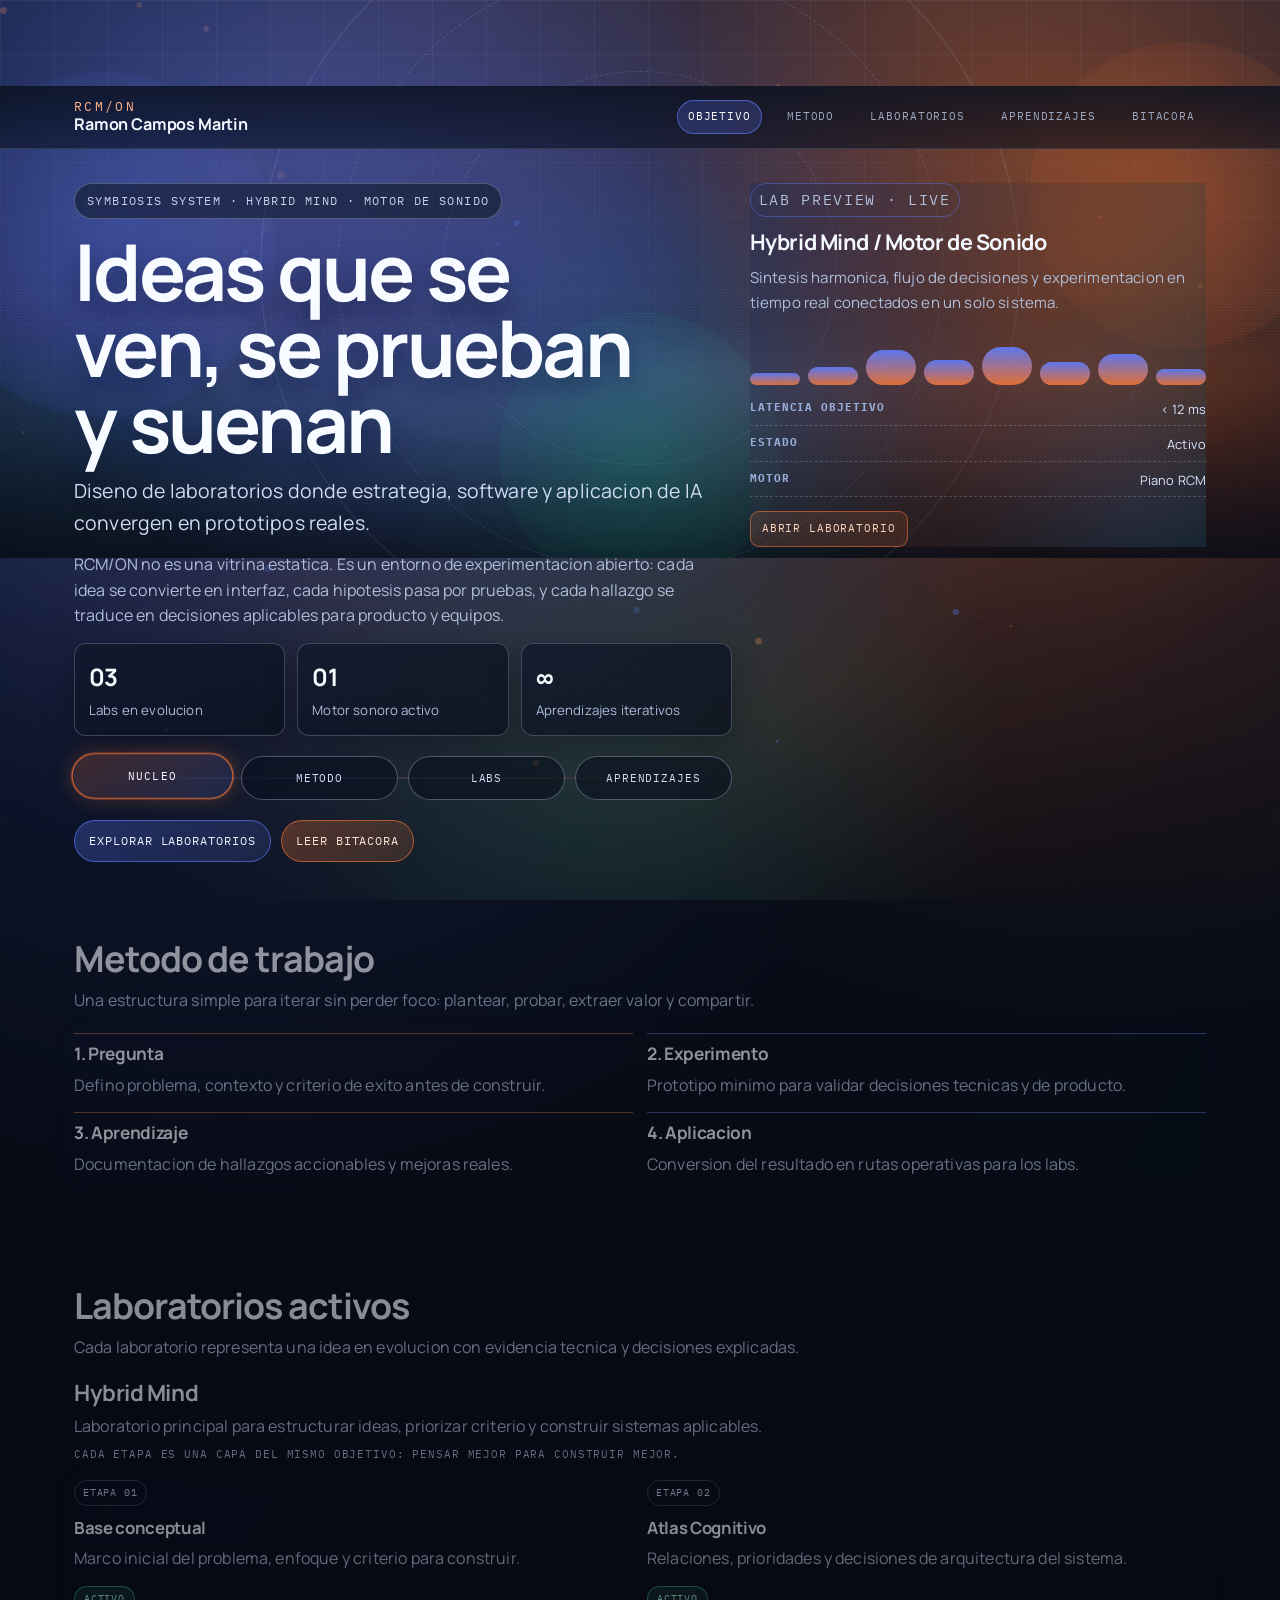
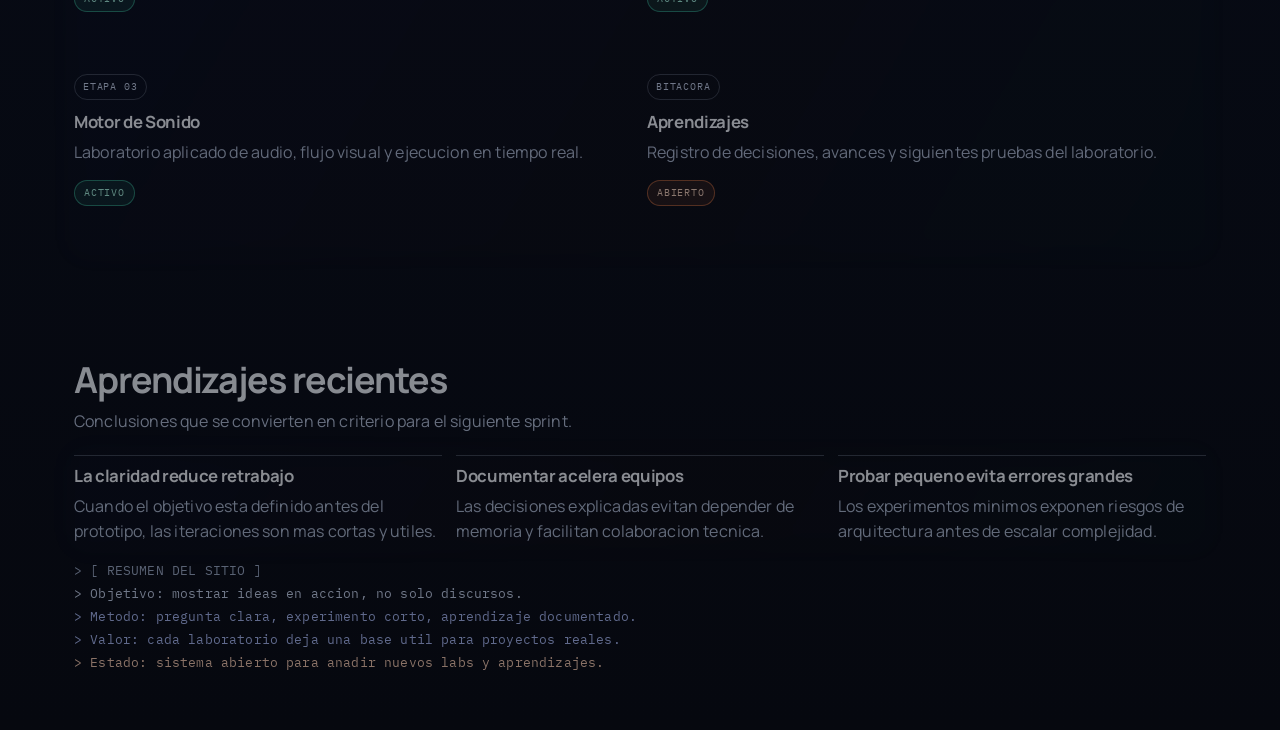
==== commit 6347737e: "new home" ====
--- a/index.html
+++ b/index.html
@@ -56,13 +56,19 @@
                     <div class="signal-pill"><strong>01</strong><span>Motor sonoro activo</span></div>
                     <div class="signal-pill"><strong>∞</strong><span>Aprendizajes iterativos</span></div>
                 </div>
+                <div class="home-node-index" id="homeNodeIndex" aria-label="Indice nodal de secciones">
+                    <a class="home-node home-node-core" href="#objetivo" data-node-id="objetivo">Nucleo</a>
+                    <a class="home-node" href="#metodo" data-node-id="metodo">Metodo</a>
+                    <a class="home-node" href="#labs" data-node-id="labs">Labs</a>
+                    <a class="home-node" href="#aprendizajes" data-node-id="aprendizajes">Aprendizajes</a>
+                </div>
                 <div class="hero-cta" aria-label="Acciones principales">
                     <a href="#labs" class="hero-cta-link">Explorar laboratorios</a>
                     <a href="blog/01-procesamiento-paralelo.html" class="hero-cta-link secondary">Leer bitacora</a>
                 </div>
             </div>
 
-            <aside class="hero-preview card-base" aria-label="Preview del laboratorio principal">
+            <aside class="hero-preview" aria-label="Preview del laboratorio principal">
                 <p class="hero-preview-kicker">LAB PREVIEW · LIVE</p>
                 <h3>Hybrid Mind / Motor de Sonido</h3>
                 <p>Sintesis harmonica, flujo de decisiones y experimentacion en tiempo real conectados en un solo sistema.</p>
@@ -85,24 +91,21 @@
             <p>Una estructura simple para iterar sin perder foco: plantear, probar, extraer valor y compartir.</p>
         </div>
         <div class="process-flow">
-            <article class="card-base process-card process-card-orange">
+            <article class="process-card process-card-orange reveal-up inview">
                 <h3 class="process-title">1. Pregunta</h3>
-                <p class="process-description">Defino una idea concreta: problema, contexto y criterio de exito antes de escribir una linea.</p>
-            </article>
-
-            <article class="card-base process-card process-card-cobalt">
+                <p class="process-description">Defino problema, contexto y criterio de exito antes de construir.</p>
+            </article>
+            <article class="process-card process-card-cobalt reveal-up inview">
                 <h3 class="process-title">2. Experimento</h3>
-                <p class="process-description">Construyo un laboratorio minimo para validar decisiones de arquitectura, UX y factibilidad tecnica.</p>
-            </article>
-
-            <article class="card-base process-card process-card-orange">
+                <p class="process-description">Prototipo minimo para validar decisiones tecnicas y de producto.</p>
+            </article>
+            <article class="process-card process-card-orange reveal-up inview">
                 <h3 class="process-title">3. Aprendizaje</h3>
-                <p class="process-description">Documento hallazgos: lo que funciono, lo que no y que cambia en la siguiente iteracion.</p>
-            </article>
-
-            <article class="card-base process-card process-card-cobalt">
+                <p class="process-description">Documentacion de hallazgos accionables y mejoras reales.</p>
+            </article>
+            <article class="process-card process-card-cobalt reveal-up inview">
                 <h3 class="process-title">4. Aplicacion</h3>
-                <p class="process-description">Convierto los resultados en una base util para producto, equipo y decisiones futuras.</p>
+                <p class="process-description">Conversion del resultado en rutas operativas para los labs.</p>
             </article>
         </div>
     </section>
@@ -113,7 +116,7 @@
             <p>Cada laboratorio representa una idea en evolucion con evidencia tecnica y decisiones explicadas.</p>
         </div>
 
-        <div class="labs-subsection card-base">
+        <div class="labs-subsection">
             <div class="labs-subsection-head">
                 <h3>Hybrid Mind</h3>
                 <p>Laboratorio principal para estructurar ideas, priorizar criterio y construir sistemas aplicables.</p>
@@ -121,33 +124,30 @@
             </div>
 
             <div class="labs-grid labs-steps">
-                <a href="01-hybrid-mind/index_marca.html" class="card-base card-hover-emerald labs-card">
+                <a href="01-hybrid-mind/index_marca.html" class="labs-card reveal-up inview">
                     <span class="labs-step">Etapa 01</span>
                     <h3>Base conceptual</h3>
-                    <p>Marco inicial del problema, definicion de enfoque y criterios de decision.</p>
+                    <p>Marco inicial del problema, enfoque y criterio para construir.</p>
                     <span class="labs-status">Activo</span>
                 </a>
-
-                <a href="01-hybrid-mind/atlas_cognitivo.html" class="card-base card-hover-emerald labs-card">
+                <a href="01-hybrid-mind/atlas_cognitivo.html" class="labs-card reveal-up inview">
                     <span class="labs-step">Etapa 02</span>
                     <h3>Atlas Cognitivo</h3>
-                    <p>Mapa de relaciones y prioridades para pasar de intuicion a decisiones consistentes.</p>
+                    <p>Relaciones, prioridades y decisiones de arquitectura del sistema.</p>
                     <span class="labs-status">Activo</span>
                 </a>
-
-                <a href="01-hybrid-mind/piano_pro_studio.html" class="card-base card-hover-orange labs-card">
+                <a href="01-hybrid-mind/piano_pro_studio.html" class="labs-card reveal-up inview">
                     <span class="labs-step">Etapa 03</span>
                     <h3>Motor de Sonido</h3>
-                    <p>Sintesis por armonicos, flujo visual y experimentacion timbrica para un piano digital con identidad.</p>
+                    <p>Laboratorio aplicado de audio, flujo visual y ejecucion en tiempo real.</p>
                     <span class="labs-status">Activo</span>
                 </a>
-
-                <article class="card-base labs-card labs-card-open">
-                    <span class="labs-step">Siguiente</span>
-                    <h3>Nuevo laboratorio</h3>
-                    <p>Plantilla abierta para nuevas ideas: define pregunta, prueba y aprendizaje esperado.</p>
+                <a href="blog/01-procesamiento-paralelo.html" class="labs-card labs-card-open reveal-up inview">
+                    <span class="labs-step">Bitacora</span>
+                    <h3>Aprendizajes</h3>
+                    <p>Registro de decisiones, avances y siguientes pruebas del laboratorio.</p>
                     <span class="labs-status">Abierto</span>
-                </article>
+                </a>
             </div>
         </div>
     </section>
@@ -159,15 +159,15 @@
         </div>
 
         <div class="learning-grid">
-            <article class="card-base learning-card">
+            <article class="learning-card">
                 <h3>La claridad reduce retrabajo</h3>
                 <p>Cuando el objetivo esta definido antes del prototipo, las iteraciones son mas cortas y utiles.</p>
             </article>
-            <article class="card-base learning-card">
+            <article class="learning-card">
                 <h3>Documentar acelera equipos</h3>
                 <p>Las decisiones explicadas evitan depender de memoria y facilitan colaboracion tecnica.</p>
             </article>
-            <article class="card-base learning-card">
+            <article class="learning-card">
                 <h3>Probar pequeno evita errores grandes</h3>
                 <p>Los experimentos minimos exponen riesgos de arquitectura antes de escalar complejidad.</p>
             </article>
@@ -205,6 +205,7 @@
                 rings: document.querySelector('.impact-rings')
             };
             const sceneSections = Array.from(document.querySelectorAll('.scene-section'));
+            const nodeButtons = Array.from(document.querySelectorAll('.home-node-index .home-node'));
             const topNavAnchors = Array.from(document.querySelectorAll('.top-nav-links a[href^="#"]'));
             const scrollState = {
                 current: window.scrollY || window.pageYOffset || 0,
@@ -346,6 +347,8 @@
                     section.style.setProperty('--local-shift', `${localShift.toFixed(2)}px`);
                     section.style.setProperty('--local-mix', localMix.toFixed(4));
                     section.style.setProperty('--local-tilt', `${localTilt.toFixed(2)}deg`);
+                    section.style.setProperty('--open-level', localMix.toFixed(4));
+                    section.classList.toggle('is-open', localMix > 0.56);
                 });
 
                 let activeSection = null;
@@ -368,6 +371,15 @@
                         const href = anchor.getAttribute('href') || '';
                         anchor.classList.toggle('is-active', href === `#${activeId}`);
                     });
+
+                    nodeButtons.forEach((node) => {
+                        const href = node.getAttribute('href') || '';
+                        const targetId = href.startsWith('#') ? href.slice(1) : '';
+                        const targetSection = targetId ? document.getElementById(targetId) : null;
+                        const openLevel = targetSection ? parseFloat(getComputedStyle(targetSection).getPropertyValue('--open-level') || '0') : 0;
+                        node.classList.toggle('is-near', openLevel > 0.58);
+                        node.classList.toggle('is-active', targetId === activeId);
+                    });
                 }
             }
 
--- a/css/kinetic-engine.css
+++ b/css/kinetic-engine.css
@@ -104,9 +104,14 @@
     mix-blend-mode: soft-light;
 }
 
-.hub-index > *:not(.ambient-stage) {
+.hub-index > *:not(.ambient-stage):not(.hero-graph) {
     position: relative;
     z-index: 1;
+}
+
+.hub-index > .hero-graph {
+    position: absolute;
+    z-index: 0;
 }
 
 .top-nav {
@@ -184,12 +189,62 @@
     background: rgba(95, 125, 255, 0.22);
 }
 
+.hub-fused-page .top-nav {
+    border-bottom-color: rgba(156, 168, 191, 0.14);
+    background: linear-gradient(180deg, rgba(8, 14, 27, 0.72), rgba(8, 14, 27, 0.44));
+}
+
+.hub-fused-page .top-nav-links a {
+    border-color: rgba(156, 168, 191, 0.14);
+    background: rgba(10, 18, 34, 0.2);
+}
+
+.hub-fused-page .top-nav-links a.is-active {
+    border-color: rgba(95, 125, 255, 0.5);
+    background: rgba(95, 125, 255, 0.15);
+}
+
 .hero-graph {
     position: absolute;
     inset: 0 0 auto 0;
-    height: min(86vh, 880px);
+    height: min(62vh, 620px);
     overflow: hidden;
     pointer-events: none;
+}
+
+.hero-graph::before {
+    content: "";
+    position: absolute;
+    inset: auto -8% -10% -8%;
+    height: clamp(180px, 30vh, 360px);
+    pointer-events: none;
+    background:
+        radial-gradient(ellipse at 50% 12%, rgba(95, 125, 255, 0.22), transparent 56%),
+        radial-gradient(ellipse at 78% 20%, rgba(255, 122, 54, 0.18), transparent 54%),
+        radial-gradient(ellipse at 30% 24%, rgba(46, 211, 167, 0.14), transparent 58%);
+    filter: blur(20px) saturate(1.08);
+    opacity: 0.78;
+}
+
+.hero-graph::after {
+    content: "";
+    position: absolute;
+    inset: auto 0 0 0;
+    height: clamp(180px, 30vh, 360px);
+    pointer-events: none;
+    background:
+        linear-gradient(
+            180deg,
+            rgba(8, 12, 22, 0) 0%,
+            rgba(8, 12, 22, 0.2) 30%,
+            rgba(8, 12, 22, 0.48) 56%,
+            rgba(8, 12, 22, 0.72) 78%,
+            rgba(8, 12, 22, 0.9) 100%
+        ),
+        radial-gradient(rgba(255, 255, 255, 0.07) 0.45px, transparent 0.7px);
+    background-size: auto, 3px 3px;
+    mix-blend-mode: soft-light;
+    opacity: 0.96;
 }
 
 .impact-mesh {
@@ -278,15 +333,49 @@
 }
 
 .hero-front {
-    margin-top: 14px;
+    margin-top: 8px;
     margin-bottom: -14px;
-    min-height: min(62vh, 620px);
+    min-height: min(28vh, 280px);
     display: grid;
     align-content: center;
     gap: 14px;
     text-align: left;
 }
 
+.hub-index:not(.hub-fused-page) .hero-front {
+    margin-top: 0;
+    margin-bottom: 0;
+    min-height: auto;
+    align-content: start;
+    padding-top: 10px;
+}
+
+body.hub-index > section#objetivo.hero-front.container {
+    margin-top: 0 !important;
+    margin-bottom: 0 !important;
+    min-height: min(34vh, 360px) !important;
+    height: auto !important;
+    padding-top: clamp(18px, 3vw, 34px) !important;
+    padding-bottom: clamp(14px, 2vw, 24px) !important;
+    align-content: start !important;
+}
+
+body.hub-index:not(.hub-fused-page) > section#objetivo {
+    padding-top: clamp(12px, 2.2vw, 24px) !important;
+    min-height: min(34vh, 360px) !important;
+}
+
+body.hub-index > section#objetivo .hero-editorial {
+    align-items: start !important;
+    align-content: start !important;
+}
+
+.hub-fused-page .hero-front {
+    min-height: min(38vh, 360px);
+    align-content: start;
+    padding-top: clamp(10px, 2vw, 20px);
+}
+
 .scene-section {
     scroll-margin-top: 110px;
     position: relative;
@@ -295,6 +384,11 @@
 .scene-section + .scene-section {
     margin-top: -14px;
     padding-top: calc(clamp(28px, 4vw, 52px) + 14px);
+}
+
+.hub-fused-page .scene-section + .scene-section {
+    margin-top: -22px;
+    padding-top: calc(clamp(28px, 4vw, 52px) + 20px);
 }
 
 .scene-section + .scene-section .labs-header {
@@ -341,7 +435,7 @@
 .hero-editorial {
     display: grid;
     grid-template-columns: minmax(0, 1.24fr) minmax(280px, 0.86fr);
-    align-items: end;
+    align-items: start;
     gap: 18px;
 }
 
@@ -401,10 +495,12 @@
     display: grid;
     align-content: start;
     gap: 12px;
-    border-color: rgba(95, 125, 255, 0.38);
+    border: 0;
     background:
-        linear-gradient(160deg, rgba(16, 28, 48, 0.86), rgba(10, 17, 30, 0.72)),
+        linear-gradient(160deg, rgba(16, 28, 48, 0.38), rgba(10, 17, 30, 0.2)),
         radial-gradient(circle at 78% 14%, rgba(255, 122, 54, 0.16), transparent 42%);
+    box-shadow: none;
+    padding: 0;
 }
 
 .hero-preview::before {
@@ -527,6 +623,72 @@
     max-width: 780px;
 }
 
+.home-node-index {
+    position: relative;
+    display: grid;
+    grid-template-columns: repeat(4, minmax(0, 1fr));
+    gap: 10px;
+    max-width: 760px;
+    margin-top: 6px;
+}
+
+.home-node-index::before {
+    content: "";
+    position: absolute;
+    left: 12%;
+    right: 12%;
+    top: 50%;
+    height: 1px;
+    background: linear-gradient(90deg, rgba(95, 125, 255, 0.08), rgba(95, 125, 255, 0.42), rgba(255, 122, 54, 0.42), rgba(255, 122, 54, 0.08));
+    transform: translateY(-50%);
+    pointer-events: none;
+}
+
+.home-node {
+    position: relative;
+    z-index: 1;
+    min-height: 44px;
+    display: inline-flex;
+    align-items: center;
+    justify-content: center;
+    border-radius: 999px;
+    border: 1px solid rgba(156, 168, 191, 0.44);
+    background: rgba(9, 16, 30, 0.62);
+    color: #d3dff9;
+    font-family: 'IBM Plex Mono', monospace;
+    font-size: 0.66rem;
+    letter-spacing: 0.08em;
+    text-transform: uppercase;
+    transition: transform 220ms ease, border-color 220ms ease, box-shadow 220ms ease, color 220ms ease;
+}
+
+.hub-fused-page .home-node {
+    border-color: rgba(156, 168, 191, 0.24);
+    background: color-mix(in srgb, rgba(9, 16, 30, 0.42) 82%, transparent);
+}
+
+.home-node.home-node-core {
+    border-color: rgba(255, 122, 54, 0.56);
+    background: linear-gradient(145deg, rgba(255, 122, 54, 0.2), rgba(95, 125, 255, 0.14));
+}
+
+.home-node.is-near,
+.home-node.is-active,
+.home-node:hover {
+    transform: translateY(-2px) scale(1.03);
+    color: #ffffff;
+}
+
+.home-node.is-near {
+    border-color: rgba(95, 125, 255, 0.74);
+    box-shadow: 0 0 0 1px rgba(95, 125, 255, 0.26), 0 0 20px rgba(95, 125, 255, 0.26);
+}
+
+.home-node.is-active {
+    border-color: rgba(255, 122, 54, 0.76);
+    box-shadow: 0 0 0 1px rgba(255, 122, 54, 0.3), 0 0 20px rgba(255, 122, 54, 0.26);
+}
+
 .signal-pill {
     padding: 14px 14px;
     border-radius: 12px;
@@ -602,44 +764,41 @@
     --local-mix: 0;
     --local-tilt: 0deg;
     transform: none;
+    opacity: calc(0.34 + (var(--open-level, 0) * 0.8));
+    transition: opacity 260ms ease, filter 260ms ease;
+    filter: saturate(calc(0.72 + (var(--open-level, 0) * 0.52)));
+}
+
+.scene-section.is-open {
+    opacity: 1;
+    filter: saturate(1);
 }
 
 .processes-section::before,
 .labs-section::before,
 .log-section::before {
-    content: "";
-    position: absolute;
-    inset: -12px -22px -10px;
-    border-radius: 26px;
-    z-index: -1;
-    border: 1px solid rgba(152, 163, 184, 0.16);
-    background:
-        linear-gradient(170deg, rgba(10, 18, 33, 0.42), rgba(8, 13, 24, 0.2)),
-        radial-gradient(circle at calc(86% - (var(--scroll-progress) * 18%)) calc(8% + (var(--scroll-progress) * 18%)), rgba(95, 125, 255, 0.18), transparent 42%),
-        radial-gradient(circle at calc(10% + (var(--scroll-progress) * 12%)) calc(90% - (var(--scroll-progress) * 20%)), rgba(255, 122, 54, 0.16), transparent 40%);
-    opacity: calc(0.52 + (var(--local-mix) * 0.62));
-    transform: translate3d(0, calc(var(--local-shift) * 0.92), 0);
-    backdrop-filter: blur(5px);
-    box-shadow: 0 12px 40px rgba(4, 9, 19, 0.28);
+    content: none;
+}
+
+.hub-index .processes-section::before,
+.hub-index .labs-section::before,
+.hub-index .log-section::before,
+.hub-index .processes-section::after,
+.hub-index .labs-section::after,
+.hub-index .log-section::after {
+    content: none;
+}
+
+.hub-index .scene-section + .scene-section::before,
+.hub-index .scene-section + .scene-section .labs-header::before {
+    opacity: 0.22;
+    filter: blur(10px);
 }
 
 .processes-section::after,
 .labs-section::after,
 .log-section::after {
-    content: "";
-    position: absolute;
-    left: 8px;
-    right: 8px;
-    top: -34px;
-    height: 62px;
-    z-index: -1;
-    background:
-        radial-gradient(circle at 22% 48%, rgba(95, 125, 255, calc(0.16 + (var(--local-mix) * 0.16))), transparent 54%),
-        radial-gradient(circle at 78% 52%, rgba(255, 122, 54, calc(0.11 + (var(--local-mix) * 0.14))), transparent 58%),
-        linear-gradient(180deg, rgba(7, 11, 20, 0), rgba(7, 11, 20, calc(0.32 + (var(--local-mix) * 0.22))));
-    transform: translate3d(0, calc(var(--local-shift) * 0.78), 0);
-    filter: blur(5px);
-    pointer-events: none;
+    content: none;
 }
 
 .labs-header {
@@ -708,28 +867,53 @@
 
 .process-card {
     position: relative;
-    overflow: hidden;
-    backdrop-filter: blur(3px);
+    overflow: visible;
+    backdrop-filter: none;
+    padding: 0;
+    border: 0;
+    background: transparent;
+    box-shadow: none;
+}
+
+.hub-index .labs-subsection,
+.hub-index .system-log,
+.hub-index .process-card,
+.hub-index .learning-card,
+.hub-index .labs-card {
+    background: transparent;
+    box-shadow: none;
+    border-radius: 0;
 }
 
 .process-card::after {
-    content: "";
-    position: absolute;
-    inset: auto -10% -70% -10%;
-    height: 130%;
-    transform: rotate(6deg);
-    background: linear-gradient(180deg, rgba(255, 255, 255, 0), rgba(255, 255, 255, 0.06));
-    pointer-events: none;
+    content: none;
 }
 
 .process-card-orange {
-    border-top: 3px solid rgba(255, 122, 54, 0.8);
+    border-top: 1px solid rgba(255, 122, 54, 0.6);
     grid-column: span 6;
+    padding-top: 10px;
 }
 
 .process-card-cobalt {
-    border-top: 3px solid rgba(95, 125, 255, 0.84);
+    border-top: 1px solid rgba(95, 125, 255, 0.66);
     grid-column: span 6;
+    padding-top: 10px;
+}
+
+.hub-fused-page .process-card-orange,
+.hub-fused-page .process-card-cobalt,
+.hub-fused-page .learning-card,
+.hub-fused-page .labs-card {
+    background: linear-gradient(180deg, rgba(255, 255, 255, 0.015), rgba(255, 255, 255, 0));
+}
+
+.hub-fused-page .process-card-orange {
+    border-top-color: rgba(255, 122, 54, 0.42);
+}
+
+.hub-fused-page .process-card-cobalt {
+    border-top-color: rgba(95, 125, 255, 0.42);
 }
 
 .process-title {
@@ -745,17 +929,15 @@
 
 .labs-subsection {
     position: relative;
-    overflow: hidden;
+    overflow: visible;
+    border: 0;
+    background: transparent;
+    box-shadow: none;
+    padding: 0;
 }
 
 .labs-subsection::before {
-    content: "";
-    position: absolute;
-    inset: 0;
-    background:
-        radial-gradient(circle at 84% 18%, rgba(95, 125, 255, 0.14), transparent 34%),
-        radial-gradient(circle at 14% 88%, rgba(255, 122, 54, 0.14), transparent 35%);
-    pointer-events: none;
+    content: none;
 }
 
 .labs-subsection-head {
@@ -793,10 +975,14 @@
 .labs-card {
     min-height: 180px;
     transform-style: preserve-3d;
+    border: 0;
+    background: transparent;
+    box-shadow: none;
+    padding: 0;
 }
 
 .labs-card:hover {
-    transform: translateY(-5px) rotateX(1.2deg) rotateY(-1.2deg);
+    transform: translateY(-2px);
 }
 
 .labs-step {
@@ -848,6 +1034,15 @@
     margin-bottom: 14px;
 }
 
+.learning-card {
+    border: 0;
+    background: transparent;
+    box-shadow: none;
+    padding: 0;
+    border-top: 1px solid rgba(156, 168, 191, 0.36);
+    padding-top: 10px;
+}
+
 .learning-card h3 {
     margin: 0 0 8px;
     font-size: 1.05rem;
@@ -860,30 +1055,18 @@
 
 .system-log {
     margin-top: 10px;
-    border-radius: 14px;
-    border: 1px solid rgba(156, 168, 191, 0.34);
-    background:
-        linear-gradient(165deg, rgba(8, 14, 28, 0.88), rgba(6, 10, 18, 0.8)),
-        radial-gradient(circle at 80% 20%, rgba(95, 125, 255, 0.15), transparent 38%);
-    box-shadow: 0 18px 44px rgba(4, 8, 18, 0.55);
-    padding: 18px;
+    border-radius: 0;
+    border: 0;
+    background: transparent;
+    box-shadow: none;
+    padding: 0;
     font-family: 'IBM Plex Mono', monospace;
     font-size: 0.84rem;
     line-height: 1.72;
 }
 
 .system-log::before {
-    content: "";
-    position: absolute;
-    inset: 0;
-    border-radius: inherit;
-    pointer-events: none;
-    background: linear-gradient(
-        calc(90deg + (var(--scroll-progress) * 40deg)),
-        rgba(95, 125, 255, 0.12),
-        rgba(255, 122, 54, 0.08) 42%,
-        rgba(46, 211, 167, 0.08)
-    );
+    content: none;
 }
 
 .system-log > * {
@@ -897,6 +1080,407 @@
 .log-muted { color: #9eaecd; }
 .log-cobalt { color: #a9bcff; }
 .log-orange { color: #ffcbab; }
+
+.home-neural-module {
+    position: relative;
+    display: grid;
+    gap: 8px;
+    padding: 6px 0;
+    margin-top: 2px;
+    margin-inline: clamp(-8px, -1.8vw, -24px);
+    background: transparent;
+    border: 0;
+    box-shadow: none;
+}
+
+.home-neural-module::before {
+    content: "";
+    position: absolute;
+    inset: -24px -16px -22px;
+    z-index: 0;
+    pointer-events: none;
+    background:
+        radial-gradient(circle at 18% 24%, rgba(95, 125, 255, 0.18), transparent 48%),
+        radial-gradient(circle at 84% 22%, rgba(255, 122, 54, 0.15), transparent 40%),
+        radial-gradient(circle at 50% 74%, rgba(126, 227, 202, 0.1), transparent 56%);
+    filter: blur(8px) saturate(1.05);
+    opacity: 0.86;
+}
+
+.home-neural-intro {
+    display: grid;
+    gap: 5px;
+}
+
+.home-neural-kicker {
+    margin: 0;
+    width: fit-content;
+    font-family: 'IBM Plex Mono', monospace;
+    font-size: 0.66rem;
+    letter-spacing: 0.11em;
+    text-transform: uppercase;
+    color: #c7d5ef;
+}
+
+.home-neural-copy {
+    margin: 0;
+    color: #aebad3;
+    font-size: 0.9rem;
+}
+
+.home-neural-stage {
+    position: relative;
+    min-height: clamp(380px, 66vh, 620px);
+    border: 0;
+    border-radius: 0;
+    overflow: hidden;
+    margin-inline: clamp(-12px, -2.2vw, -30px);
+    background:
+        radial-gradient(circle at 20% 16%, rgba(95, 125, 255, 0.17), transparent 44%),
+        radial-gradient(circle at 84% 16%, rgba(255, 122, 54, 0.15), transparent 38%),
+        linear-gradient(180deg, rgba(9, 15, 28, 0.2), rgba(7, 12, 24, 0.03));
+    -webkit-mask-image: radial-gradient(ellipse at center, rgba(0, 0, 0, 1) 62%, rgba(0, 0, 0, 0) 100%);
+    mask-image: radial-gradient(ellipse at center, rgba(0, 0, 0, 1) 62%, rgba(0, 0, 0, 0) 100%);
+}
+
+.home-neural-stage::before {
+    content: "";
+    position: absolute;
+    inset: 0;
+    pointer-events: none;
+    background-image:
+        linear-gradient(rgba(139, 157, 182, 0.08) 1px, transparent 1px),
+        linear-gradient(90deg, rgba(139, 157, 182, 0.08) 1px, transparent 1px);
+    background-size: 52px 52px;
+    opacity: 0.16;
+}
+
+.home-neural-space {
+    position: absolute;
+    inset: 0;
+    z-index: 1;
+    transform:
+        translate3d(var(--graph-shift-x, 0%), var(--graph-shift-y, 0%), 0)
+        scale(var(--graph-scale, 1));
+    transform-origin: 50% 50%;
+    transition: transform 320ms cubic-bezier(0.2, 0.75, 0.2, 1), filter 280ms ease;
+    filter: saturate(1.05) brightness(1.03);
+}
+
+.home-neural-edge-layer {
+    position: absolute;
+    inset: 0;
+}
+
+.home-neural-edge {
+    position: absolute;
+    height: 1px;
+    border-radius: 999px;
+    background: linear-gradient(90deg, rgba(156, 176, 214, 0.26), rgba(122, 208, 186, 0.2));
+    transform-origin: left center;
+    opacity: 0;
+    transition: opacity 240ms ease, background 220ms ease, box-shadow 220ms ease;
+}
+
+.home-neural-edge.is-visible {
+    opacity: 0.74;
+}
+
+.home-neural-edge.is-active {
+    background: linear-gradient(90deg, rgba(168, 201, 255, 0.76), rgba(126, 227, 202, 0.72));
+    box-shadow: 0 0 12px rgba(126, 227, 202, 0.34);
+    animation: pulseSignal 2.2s ease-in-out infinite;
+}
+
+.home-neural-node {
+    position: absolute;
+    min-width: 112px;
+    min-height: 34px;
+    padding: 6px 10px;
+    transform: translate(-50%, -50%);
+    border-radius: 999px;
+    border: 1px solid rgba(156, 168, 191, 0.42);
+    font-family: 'IBM Plex Mono', monospace;
+    font-size: 0.64rem;
+    letter-spacing: 0.07em;
+    text-transform: uppercase;
+    color: #e4ecfb;
+    background: rgba(11, 20, 34, 0.86);
+    box-shadow: 0 8px 18px rgba(4, 9, 20, 0.4);
+    opacity: 0;
+    pointer-events: none;
+    transition: opacity 250ms ease, transform 280ms ease, border-color 220ms ease, box-shadow 220ms ease;
+}
+
+.home-neural-node.is-visible {
+    opacity: 1;
+    pointer-events: auto;
+}
+
+.home-neural-node.is-branch {
+    box-shadow: 0 10px 24px rgba(5, 12, 25, 0.52), 0 0 0 1px rgba(126, 227, 202, 0.1);
+}
+
+.home-neural-node.is-active {
+    border-color: rgba(126, 227, 202, 0.72);
+    color: #f4fffb;
+    box-shadow: 0 14px 32px rgba(8, 16, 30, 0.62), 0 0 0 1px rgba(126, 227, 202, 0.24);
+}
+
+.home-neural-node-core {
+    min-width: 136px;
+    background: linear-gradient(135deg, rgba(255, 122, 54, 0.28), rgba(95, 125, 255, 0.2));
+    border-color: rgba(255, 154, 102, 0.76);
+    font-size: 0.66rem;
+}
+
+.home-neural-node-phase {
+    border-color: rgba(95, 125, 255, 0.66);
+}
+
+.home-neural-node-detail {
+    min-width: 98px;
+    min-height: 30px;
+    font-size: 0.59rem;
+    color: #d4ffe9;
+    border-color: rgba(126, 227, 202, 0.68);
+    background: rgba(8, 21, 27, 0.86);
+}
+
+.home-neural-hud {
+    position: absolute;
+    left: 0;
+    right: 0;
+    top: 2px;
+    z-index: 3;
+    display: flex;
+    align-items: flex-start;
+    justify-content: space-between;
+    gap: 8px;
+    pointer-events: none;
+    display: none;
+}
+
+.home-neural-readout,
+.home-neural-controls {
+    pointer-events: auto;
+    border: 0;
+    border-radius: 0;
+    background: transparent;
+    backdrop-filter: none;
+    box-shadow: none;
+}
+
+.home-neural-readout {
+    display: grid;
+    gap: 3px;
+    padding: 0;
+    opacity: 0.74;
+}
+
+.home-neural-readout span {
+    font-family: 'IBM Plex Mono', monospace;
+    font-size: 0.64rem;
+    letter-spacing: 0.07em;
+    text-transform: uppercase;
+    color: #95a4c2;
+}
+
+.home-neural-readout strong {
+    font-size: 0.92rem;
+    color: #f5f8ff;
+    letter-spacing: -0.01em;
+}
+
+.home-neural-controls {
+    display: none;
+    align-items: center;
+    flex-wrap: wrap;
+    gap: 6px;
+    padding: 7px;
+}
+
+.home-neural-controls button {
+    min-height: 29px;
+    border: 1px solid rgba(152, 163, 184, 0.34);
+    border-radius: 8px;
+    background: rgba(9, 16, 28, 0.9);
+    color: #d4deee;
+    font-family: 'IBM Plex Mono', monospace;
+    font-size: 0.63rem;
+    text-transform: uppercase;
+    letter-spacing: 0.07em;
+    padding: 6px 8px;
+    cursor: pointer;
+    transition: border-color 0.24s ease, color 0.24s ease, background 0.24s ease;
+}
+
+.home-neural-controls button:hover {
+    color: #ffffff;
+    border-color: rgba(95, 125, 255, 0.66);
+    background: rgba(95, 125, 255, 0.2);
+}
+
+.home-neural-hint {
+    position: absolute;
+    left: 0;
+    bottom: 0;
+    z-index: 3;
+    padding: 4px 0;
+    border-radius: 0;
+    border: 0;
+    background: transparent;
+    color: #91a0ba;
+    font-family: 'IBM Plex Mono', monospace;
+    font-size: 0.62rem;
+    letter-spacing: 0.06em;
+    text-transform: uppercase;
+    opacity: 0.72;
+    display: none;
+}
+
+.home-neural-panel {
+    display: none;
+}
+
+.home-neural-panel h3 {
+    margin: 0;
+    color: #f6f9ff;
+    font-size: 1.02rem;
+}
+
+.home-neural-panel p {
+    margin: 0;
+    color: #9fb0cc;
+    font-size: 0.88rem;
+    line-height: 1.5;
+}
+
+.home-neural-kv {
+    display: grid;
+    gap: 6px;
+}
+
+.home-neural-kv div {
+    display: flex;
+    justify-content: space-between;
+    gap: 8px;
+    border-bottom: 1px dashed rgba(166, 181, 209, 0.16);
+    padding-bottom: 5px;
+}
+
+.home-neural-kv strong {
+    font-family: 'IBM Plex Mono', monospace;
+    font-size: 0.64rem;
+    text-transform: uppercase;
+    letter-spacing: 0.08em;
+    color: #8695b3;
+}
+
+.home-neural-kv span {
+    color: #e8eefb;
+    font-size: 0.8rem;
+}
+
+.home-neural-crumbs {
+    display: flex;
+    flex-wrap: wrap;
+    gap: 6px;
+}
+
+.home-neural-crumb {
+    display: inline-flex;
+    align-items: center;
+    min-height: 24px;
+    padding: 4px 8px;
+    border-radius: 999px;
+    border: 1px solid rgba(152, 163, 184, 0.22);
+    background: rgba(9, 16, 27, 0.42);
+    color: #a8b7d2;
+    font-family: 'IBM Plex Mono', monospace;
+    font-size: 0.61rem;
+    text-transform: uppercase;
+    letter-spacing: 0.06em;
+}
+
+.home-neural-route {
+    width: fit-content;
+    display: inline-flex;
+    align-items: center;
+    justify-content: center;
+    min-height: 35px;
+    padding: 7px 11px;
+    border-radius: 999px;
+    border: 1px solid rgba(46, 211, 167, 0.56);
+    background: rgba(46, 211, 167, 0.16);
+    color: #c9fff0;
+    font-family: 'IBM Plex Mono', monospace;
+    font-size: 0.65rem;
+    text-transform: uppercase;
+    letter-spacing: 0.08em;
+}
+
+.home-neural-route:hover {
+    color: #f0fff9;
+    background: rgba(46, 211, 167, 0.24);
+}
+
+.home-neural-route.is-hidden {
+    display: none;
+}
+
+.home-neural-fallback {
+    display: flex;
+    flex-wrap: wrap;
+    gap: 8px;
+    position: relative;
+    z-index: 2;
+    opacity: 0.92;
+}
+
+.home-neural-intro,
+.home-neural-panel {
+    position: relative;
+    z-index: 2;
+}
+
+.home-neural-stage {
+    z-index: 1;
+}
+
+.processes-section,
+.labs-section {
+    overflow: clip;
+}
+
+.home-neural-fallback a {
+    font-family: 'IBM Plex Mono', monospace;
+    font-size: 0.63rem;
+    text-transform: uppercase;
+    letter-spacing: 0.07em;
+    padding: 6px 8px;
+    border-radius: 999px;
+    border: 1px solid rgba(152, 163, 184, 0.3);
+    color: #a9b8d2;
+    background: rgba(8, 14, 26, 0.74);
+}
+
+.home-neural-fallback a:hover {
+    border-color: rgba(255, 122, 54, 0.62);
+    color: #ffe1cf;
+}
+
+.home-neural-module[data-zoom-level="0"] .home-neural-node-phase,
+.home-neural-module[data-zoom-level="0"] .home-neural-node-detail,
+.home-neural-module[data-zoom-level="0"] .home-neural-edge {
+    opacity: 0;
+    pointer-events: none;
+}
+
+.home-neural-module[data-zoom-level="1"] .home-neural-node-detail {
+    opacity: 0;
+    pointer-events: none;
+}
 
 .reveal-up {
     opacity: 1;
@@ -937,6 +1521,10 @@
     .process-card-cobalt {
         grid-column: span 12;
     }
+
+    .home-neural-stage {
+        min-height: 56vh;
+    }
 }
 
 @media (max-width: 860px) {
@@ -976,6 +1564,32 @@
     .labs-grid,
     .learning-grid {
         grid-template-columns: 1fr;
+    }
+
+    .home-node-index {
+        grid-template-columns: repeat(2, minmax(0, 1fr));
+    }
+
+    .home-neural-module {
+        padding: 14px;
+    }
+
+    .home-neural-stage {
+        min-height: 54vh;
+    }
+
+    .home-neural-hud {
+        position: static;
+        padding: 8px 8px 0;
+        display: grid;
+        gap: 8px;
+    }
+
+    .home-neural-hint {
+        right: 10px;
+        left: auto;
+        text-align: right;
+        max-width: calc(100% - 20px);
     }
 
     .hero-preview {
@@ -1040,9 +1654,21 @@
         width: 100%;
     }
 
+    .home-node-index {
+        grid-template-columns: 1fr;
+    }
+
     .impact-rings {
         width: 94vw;
         top: 56%;
+    }
+
+    .home-neural-stage {
+        min-height: 48vh;
+    }
+
+    .home-neural-controls {
+        justify-content: flex-start;
     }
 
     .scene-section + .scene-section {
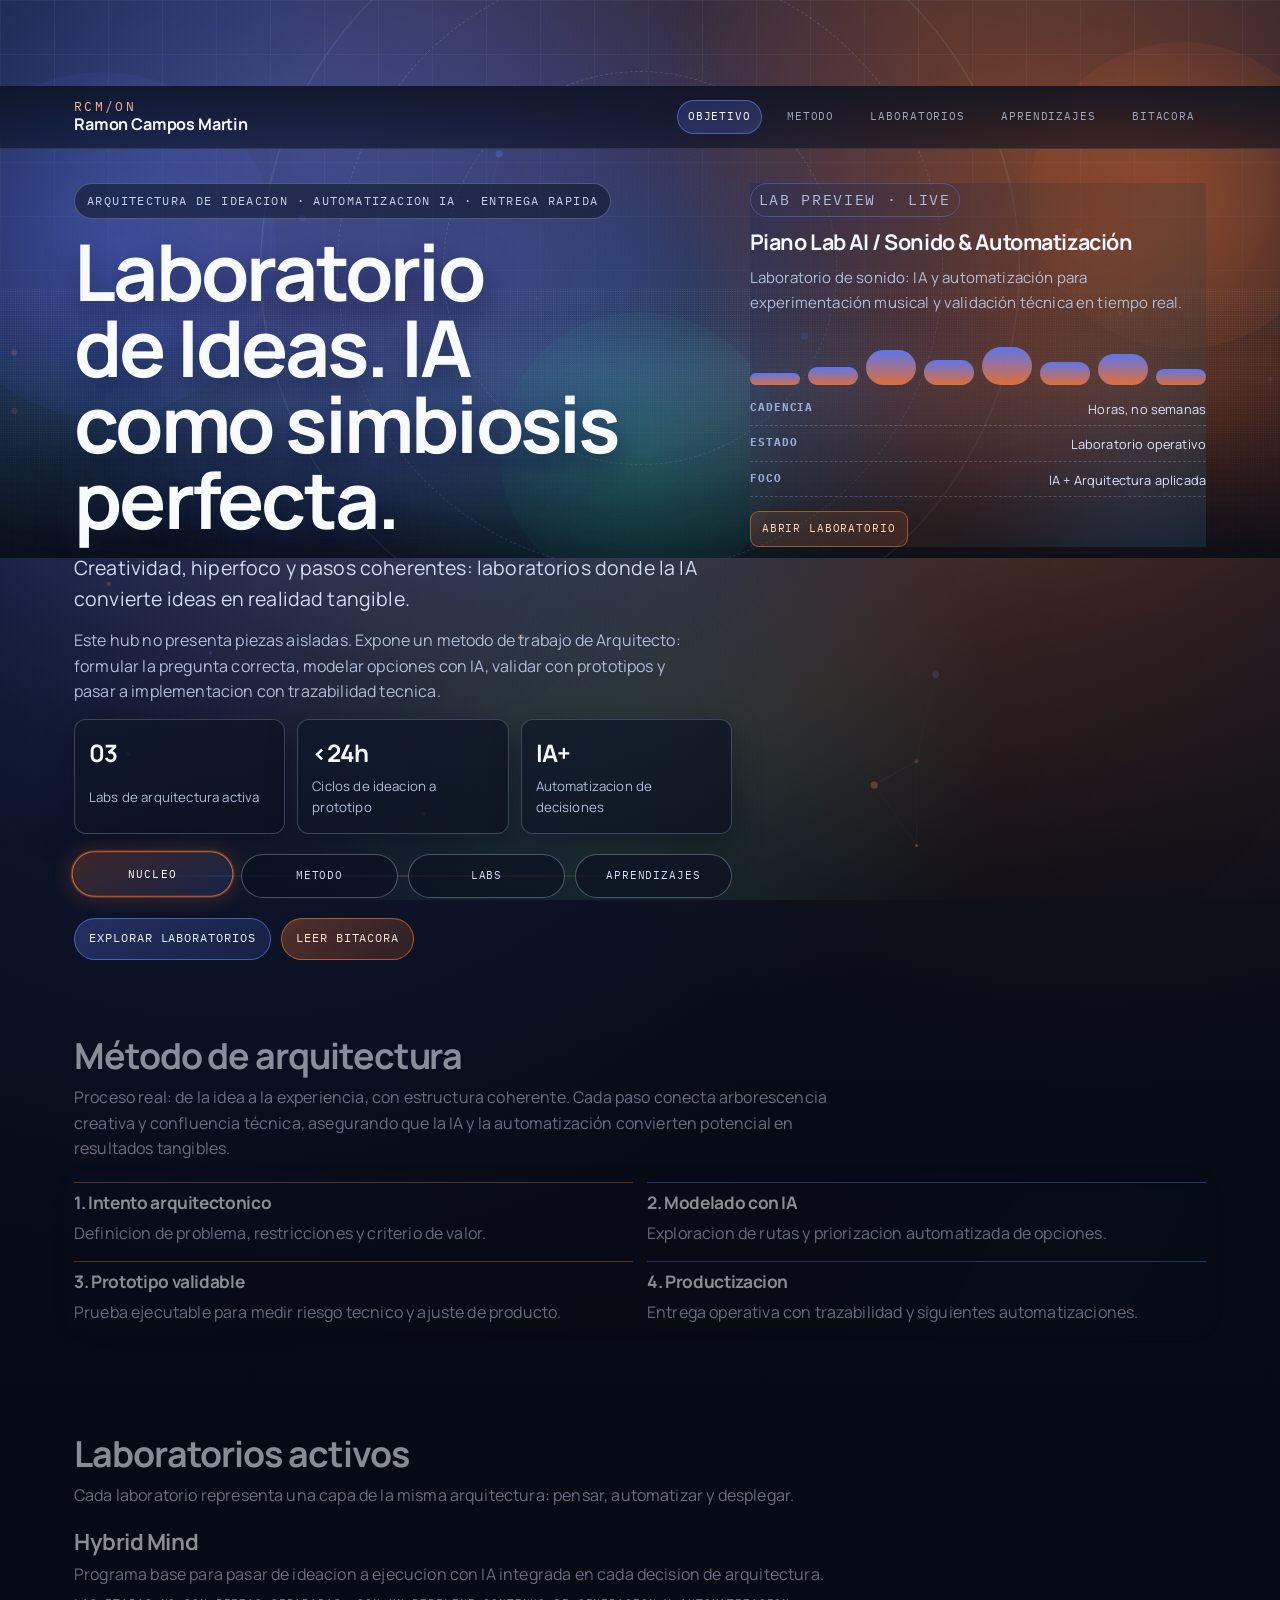
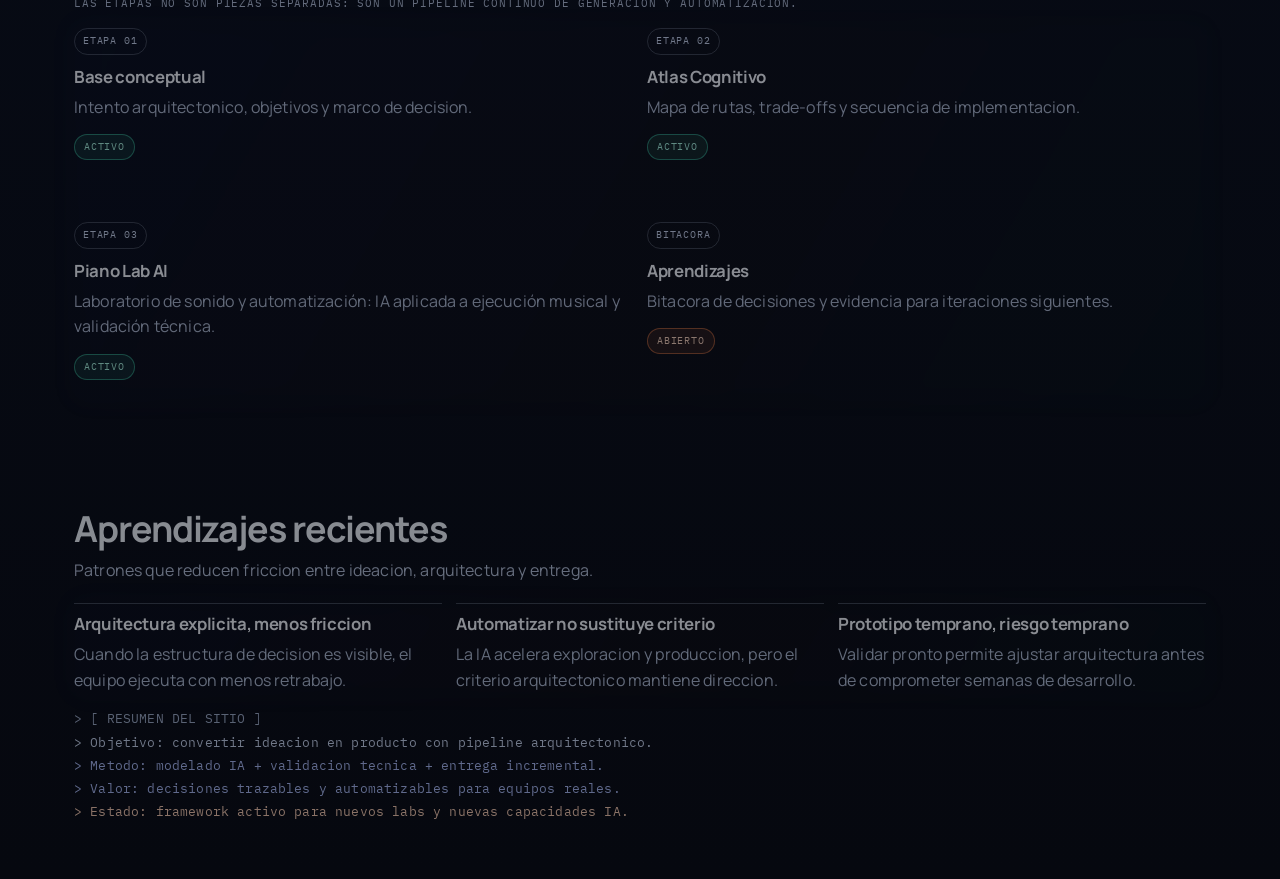
==== commit a4299863: "Modernizes Piano Lab with 88-key AI features and UI/UX polish Expands the piano lab to a full 88-key" ====
--- a/index.html
+++ b/index.html
@@ -3,7 +3,7 @@
 <head>
     <meta charset="UTF-8">
     <meta name="viewport" content="width=device-width, initial-scale=1.0">
-    <title>Ramon Campos Martin | Ideas en Laboratorio</title>
+    <title>RCM-ON | Arquitectura de Laboratorios IA</title>
     <link rel="stylesheet" href="./css/rcm-theme.css">
     <link rel="stylesheet" href="./css/kinetic-engine.css">
     <script defer src="https://static.cloudflareinsights.com/beacon.min.js" data-cf-beacon='{"token":"4bd4d9a2a4fd41ada302cc0f5b3d4526"}'></script>
@@ -44,17 +44,17 @@
     <section class="container hero-front scene-section" data-depth="0.08" data-tone="cobalt" id="objetivo" aria-label="Objetivo del sitio">
         <div class="hero-editorial">
             <div class="hero-copy">
-                <p class="hero-front-kicker">SYMBIOSIS SYSTEM · HYBRID MIND · MOTOR DE SONIDO</p>
-                <h1 class="hero-front-title hero-front-title-main">Ideas que se ven, se prueban y suenan</h1>
-                <p class="hero-front-subtitle">Diseno de laboratorios donde estrategia, software y aplicacion de IA convergen en prototipos reales.</p>
+                <p class="hero-front-kicker">ARQUITECTURA DE IDEACION · AUTOMATIZACION IA · ENTREGA RAPIDA</p>
+                    <h1 class="hero-front-title hero-front-title-main">Laboratorio de Ideas. IA como simbiosis perfecta.</h1>
+                <p class="hero-front-subtitle">Creatividad, hiperfoco y pasos coherentes: laboratorios donde la IA convierte ideas en realidad tangible.</p>
                 <p class="hero-front-description">
-                    RCM/ON no es una vitrina estatica. Es un entorno de experimentacion abierto: cada idea se convierte en interfaz,
-                    cada hipotesis pasa por pruebas, y cada hallazgo se traduce en decisiones aplicables para producto y equipos.
+                    Este hub no presenta piezas aisladas. Expone un metodo de trabajo de Arquitecto: formular la pregunta correcta,
+                    modelar opciones con IA, validar con prototipos y pasar a implementacion con trazabilidad tecnica.
                 </p>
                 <div class="hero-signals" aria-label="Indicadores de enfoque">
-                    <div class="signal-pill"><strong>03</strong><span>Labs en evolucion</span></div>
-                    <div class="signal-pill"><strong>01</strong><span>Motor sonoro activo</span></div>
-                    <div class="signal-pill"><strong>∞</strong><span>Aprendizajes iterativos</span></div>
+                    <div class="signal-pill"><strong>03</strong><span>Labs de arquitectura activa</span></div>
+                    <div class="signal-pill"><strong>&lt;24h</strong><span>Ciclos de ideacion a prototipo</span></div>
+                    <div class="signal-pill"><strong>IA+</strong><span>Automatizacion de decisiones</span></div>
                 </div>
                 <div class="home-node-index" id="homeNodeIndex" aria-label="Indice nodal de secciones">
                     <a class="home-node home-node-core" href="#objetivo" data-node-id="objetivo">Nucleo</a>
@@ -70,15 +70,15 @@
 
             <aside class="hero-preview" aria-label="Preview del laboratorio principal">
                 <p class="hero-preview-kicker">LAB PREVIEW · LIVE</p>
-                <h3>Hybrid Mind / Motor de Sonido</h3>
-                <p>Sintesis harmonica, flujo de decisiones y experimentacion en tiempo real conectados en un solo sistema.</p>
+                <h3>Piano Lab AI / Sonido & Automatización</h3>
+                <p>Laboratorio de sonido: IA y automatización para experimentación musical y validación técnica en tiempo real.</p>
                 <div class="preview-wave" aria-hidden="true">
                     <span></span><span></span><span></span><span></span><span></span><span></span><span></span><span></span>
                 </div>
                 <div class="preview-metrics">
-                    <div><strong>Latencia objetivo</strong><span>&lt; 12 ms</span></div>
-                    <div><strong>Estado</strong><span>Activo</span></div>
-                    <div><strong>Motor</strong><span>Piano RCM</span></div>
+                    <div><strong>Cadencia</strong><span>Horas, no semanas</span></div>
+                    <div><strong>Estado</strong><span>Laboratorio operativo</span></div>
+                    <div><strong>Foco</strong><span>IA + Arquitectura aplicada</span></div>
                 </div>
                 <a href="01-hybrid-mind/piano_pro_studio.html" class="hero-preview-link">Abrir laboratorio</a>
             </aside>
@@ -87,25 +87,25 @@
 
     <section class="container processes-section scene-section" data-depth="0.18" data-tone="slate" id="metodo">
         <div class="labs-header">
-            <h2>Metodo de trabajo</h2>
-            <p>Una estructura simple para iterar sin perder foco: plantear, probar, extraer valor y compartir.</p>
+            <h2>Método de arquitectura</h2>
+            <p>Proceso real: de la idea a la experiencia, con estructura coherente. Cada paso conecta arborescencia creativa y confluencia técnica, asegurando que la IA y la automatización convierten potencial en resultados tangibles.</p>
         </div>
         <div class="process-flow">
             <article class="process-card process-card-orange reveal-up inview">
-                <h3 class="process-title">1. Pregunta</h3>
-                <p class="process-description">Defino problema, contexto y criterio de exito antes de construir.</p>
+                <h3 class="process-title">1. Intento arquitectonico</h3>
+                <p class="process-description">Definicion de problema, restricciones y criterio de valor.</p>
             </article>
             <article class="process-card process-card-cobalt reveal-up inview">
-                <h3 class="process-title">2. Experimento</h3>
-                <p class="process-description">Prototipo minimo para validar decisiones tecnicas y de producto.</p>
+                <h3 class="process-title">2. Modelado con IA</h3>
+                <p class="process-description">Exploracion de rutas y priorizacion automatizada de opciones.</p>
             </article>
             <article class="process-card process-card-orange reveal-up inview">
-                <h3 class="process-title">3. Aprendizaje</h3>
-                <p class="process-description">Documentacion de hallazgos accionables y mejoras reales.</p>
+                <h3 class="process-title">3. Prototipo validable</h3>
+                <p class="process-description">Prueba ejecutable para medir riesgo tecnico y ajuste de producto.</p>
             </article>
             <article class="process-card process-card-cobalt reveal-up inview">
-                <h3 class="process-title">4. Aplicacion</h3>
-                <p class="process-description">Conversion del resultado en rutas operativas para los labs.</p>
+                <h3 class="process-title">4. Productizacion</h3>
+                <p class="process-description">Entrega operativa con trazabilidad y siguientes automatizaciones.</p>
             </article>
         </div>
     </section>
@@ -113,39 +113,39 @@
     <section class="container labs-section scene-section" data-depth="0.28" data-tone="orange" id="labs">
         <div class="labs-header">
             <h2>Laboratorios activos</h2>
-            <p>Cada laboratorio representa una idea en evolucion con evidencia tecnica y decisiones explicadas.</p>
+            <p>Cada laboratorio representa una capa de la misma arquitectura: pensar, automatizar y desplegar.</p>
         </div>
 
         <div class="labs-subsection">
             <div class="labs-subsection-head">
                 <h3>Hybrid Mind</h3>
-                <p>Laboratorio principal para estructurar ideas, priorizar criterio y construir sistemas aplicables.</p>
-                <p class="labs-subsection-note">Cada etapa es una capa del mismo objetivo: pensar mejor para construir mejor.</p>
+                <p>Programa base para pasar de ideacion a ejecucion con IA integrada en cada decision de arquitectura.</p>
+                <p class="labs-subsection-note">Las etapas no son piezas separadas: son un pipeline continuo de generacion y automatizacion.</p>
             </div>
 
             <div class="labs-grid labs-steps">
                 <a href="01-hybrid-mind/index_marca.html" class="labs-card reveal-up inview">
                     <span class="labs-step">Etapa 01</span>
                     <h3>Base conceptual</h3>
-                    <p>Marco inicial del problema, enfoque y criterio para construir.</p>
+                    <p>Intento arquitectonico, objetivos y marco de decision.</p>
                     <span class="labs-status">Activo</span>
                 </a>
                 <a href="01-hybrid-mind/atlas_cognitivo.html" class="labs-card reveal-up inview">
                     <span class="labs-step">Etapa 02</span>
                     <h3>Atlas Cognitivo</h3>
-                    <p>Relaciones, prioridades y decisiones de arquitectura del sistema.</p>
+                    <p>Mapa de rutas, trade-offs y secuencia de implementacion.</p>
                     <span class="labs-status">Activo</span>
                 </a>
                 <a href="01-hybrid-mind/piano_pro_studio.html" class="labs-card reveal-up inview">
                     <span class="labs-step">Etapa 03</span>
-                    <h3>Motor de Sonido</h3>
-                    <p>Laboratorio aplicado de audio, flujo visual y ejecucion en tiempo real.</p>
+                    <h3>Piano Lab AI</h3>
+                    <p>Laboratorio de sonido y automatización: IA aplicada a ejecución musical y validación técnica.</p>
                     <span class="labs-status">Activo</span>
                 </a>
                 <a href="blog/01-procesamiento-paralelo.html" class="labs-card labs-card-open reveal-up inview">
                     <span class="labs-step">Bitacora</span>
                     <h3>Aprendizajes</h3>
-                    <p>Registro de decisiones, avances y siguientes pruebas del laboratorio.</p>
+                    <p>Bitacora de decisiones y evidencia para iteraciones siguientes.</p>
                     <span class="labs-status">Abierto</span>
                 </a>
             </div>
@@ -155,30 +155,30 @@
     <section class="container log-section scene-section" data-depth="0.36" data-tone="emerald" id="aprendizajes">
         <div class="labs-header">
             <h2>Aprendizajes recientes</h2>
-            <p>Conclusiones que se convierten en criterio para el siguiente sprint.</p>
+            <p>Patrones que reducen friccion entre ideacion, arquitectura y entrega.</p>
         </div>
 
         <div class="learning-grid">
             <article class="learning-card">
-                <h3>La claridad reduce retrabajo</h3>
-                <p>Cuando el objetivo esta definido antes del prototipo, las iteraciones son mas cortas y utiles.</p>
+                <h3>Arquitectura explicita, menos friccion</h3>
+                <p>Cuando la estructura de decision es visible, el equipo ejecuta con menos retrabajo.</p>
             </article>
             <article class="learning-card">
-                <h3>Documentar acelera equipos</h3>
-                <p>Las decisiones explicadas evitan depender de memoria y facilitan colaboracion tecnica.</p>
+                <h3>Automatizar no sustituye criterio</h3>
+                <p>La IA acelera exploracion y produccion, pero el criterio arquitectonico mantiene direccion.</p>
             </article>
             <article class="learning-card">
-                <h3>Probar pequeno evita errores grandes</h3>
-                <p>Los experimentos minimos exponen riesgos de arquitectura antes de escalar complejidad.</p>
+                <h3>Prototipo temprano, riesgo temprano</h3>
+                <p>Validar pronto permite ajustar arquitectura antes de comprometer semanas de desarrollo.</p>
             </article>
         </div>
 
         <div class="system-log">
             <div class="system-log-line log-muted">> [ RESUMEN DEL SITIO ]</div>
-            <div class="system-log-line">> Objetivo: mostrar ideas en accion, no solo discursos.</div>
-            <div class="system-log-line log-cobalt">> Metodo: pregunta clara, experimento corto, aprendizaje documentado.</div>
-            <div class="system-log-line log-cobalt">> Valor: cada laboratorio deja una base util para proyectos reales.</div>
-            <div class="system-log-line log-orange">> Estado: sistema abierto para anadir nuevos labs y aprendizajes.</div>
+            <div class="system-log-line">> Objetivo: convertir ideacion en producto con pipeline arquitectonico.</div>
+            <div class="system-log-line log-cobalt">> Metodo: modelado IA + validacion tecnica + entrega incremental.</div>
+            <div class="system-log-line log-cobalt">> Valor: decisiones trazables y automatizables para equipos reales.</div>
+            <div class="system-log-line log-orange">> Estado: framework activo para nuevos labs y nuevas capacidades IA.</div>
         </div>
     </section>
 
--- a/css/kinetic-engine.css
+++ b/css/kinetic-engine.css
@@ -241,10 +241,10 @@
             rgba(8, 12, 22, 0.72) 78%,
             rgba(8, 12, 22, 0.9) 100%
         ),
-        radial-gradient(rgba(255, 255, 255, 0.07) 0.45px, transparent 0.7px);
-    background-size: auto, 3px 3px;
+        radial-gradient(rgba(255, 255, 255, 0.12) 0.55px, transparent 0.82px);
+    background-size: auto, 2.4px 2.4px;
     mix-blend-mode: soft-light;
-    opacity: 0.96;
+    opacity: 1;
 }
 
 .impact-mesh {
